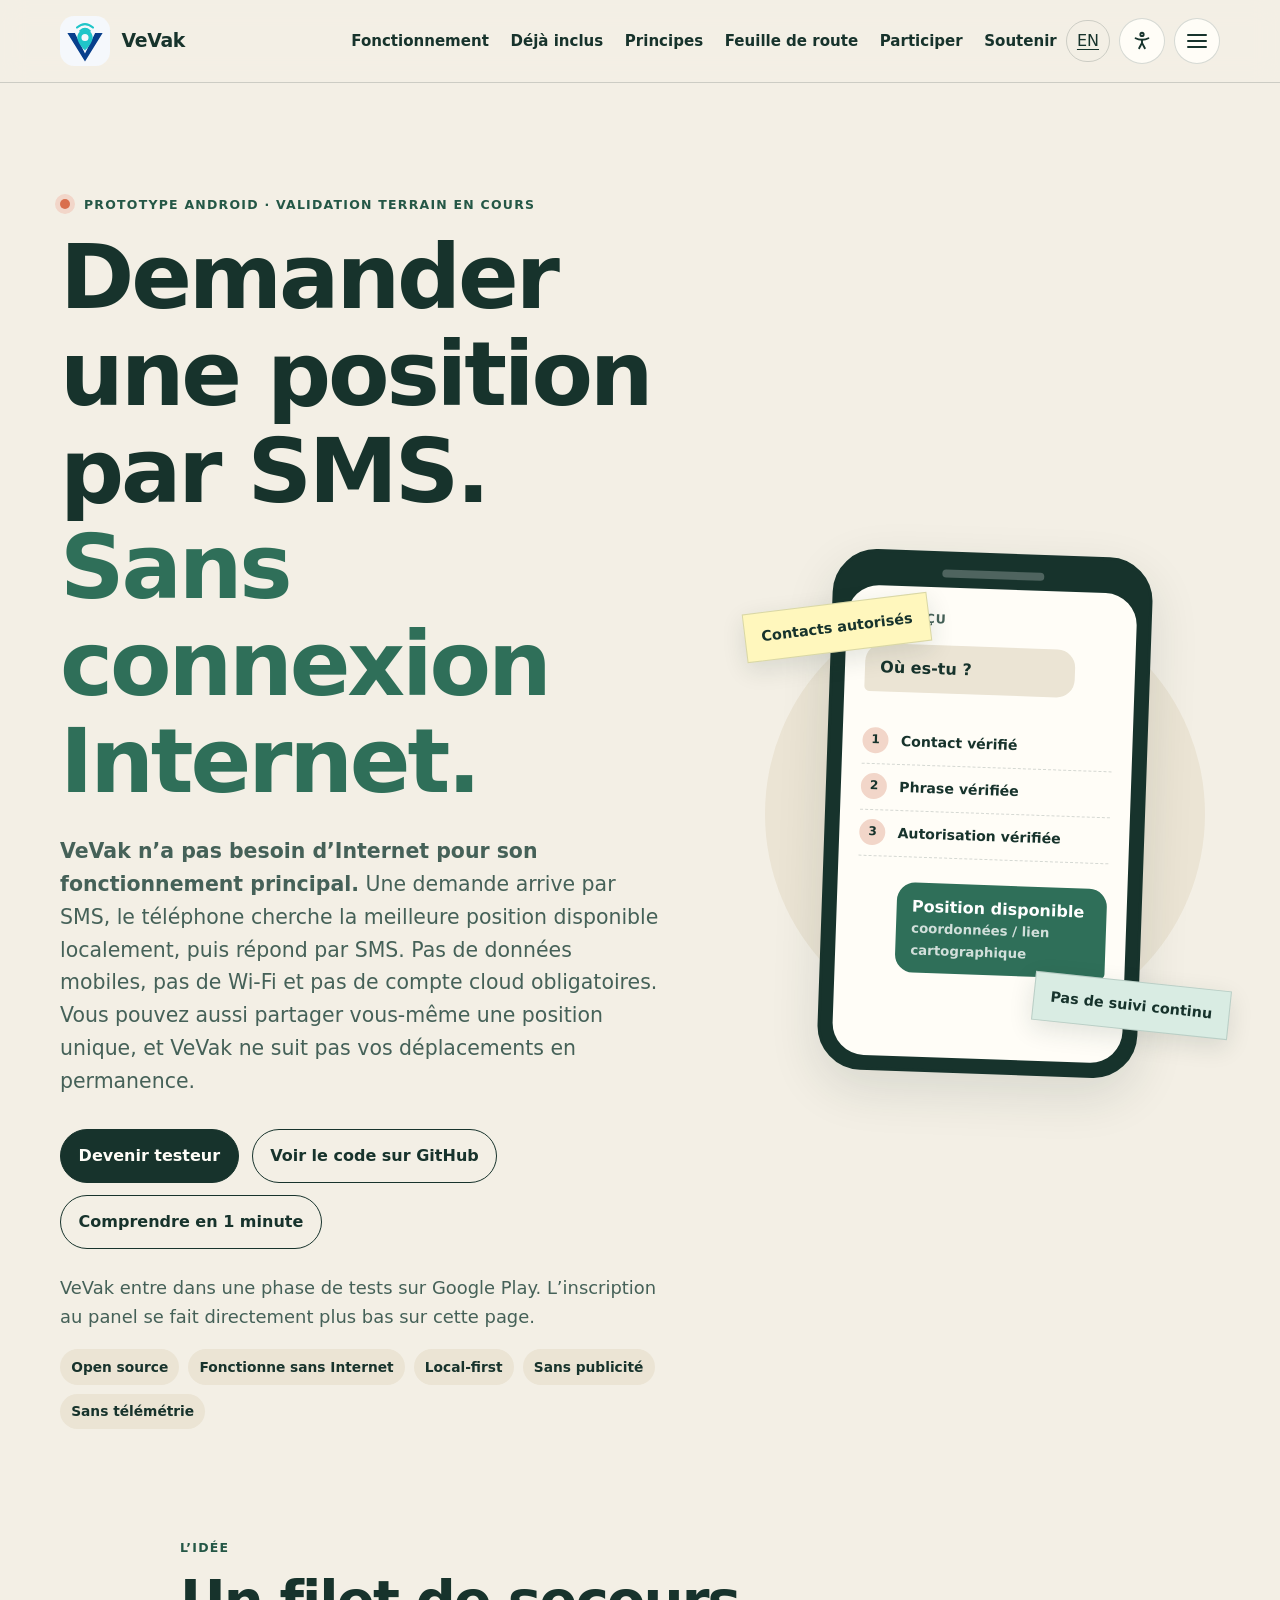
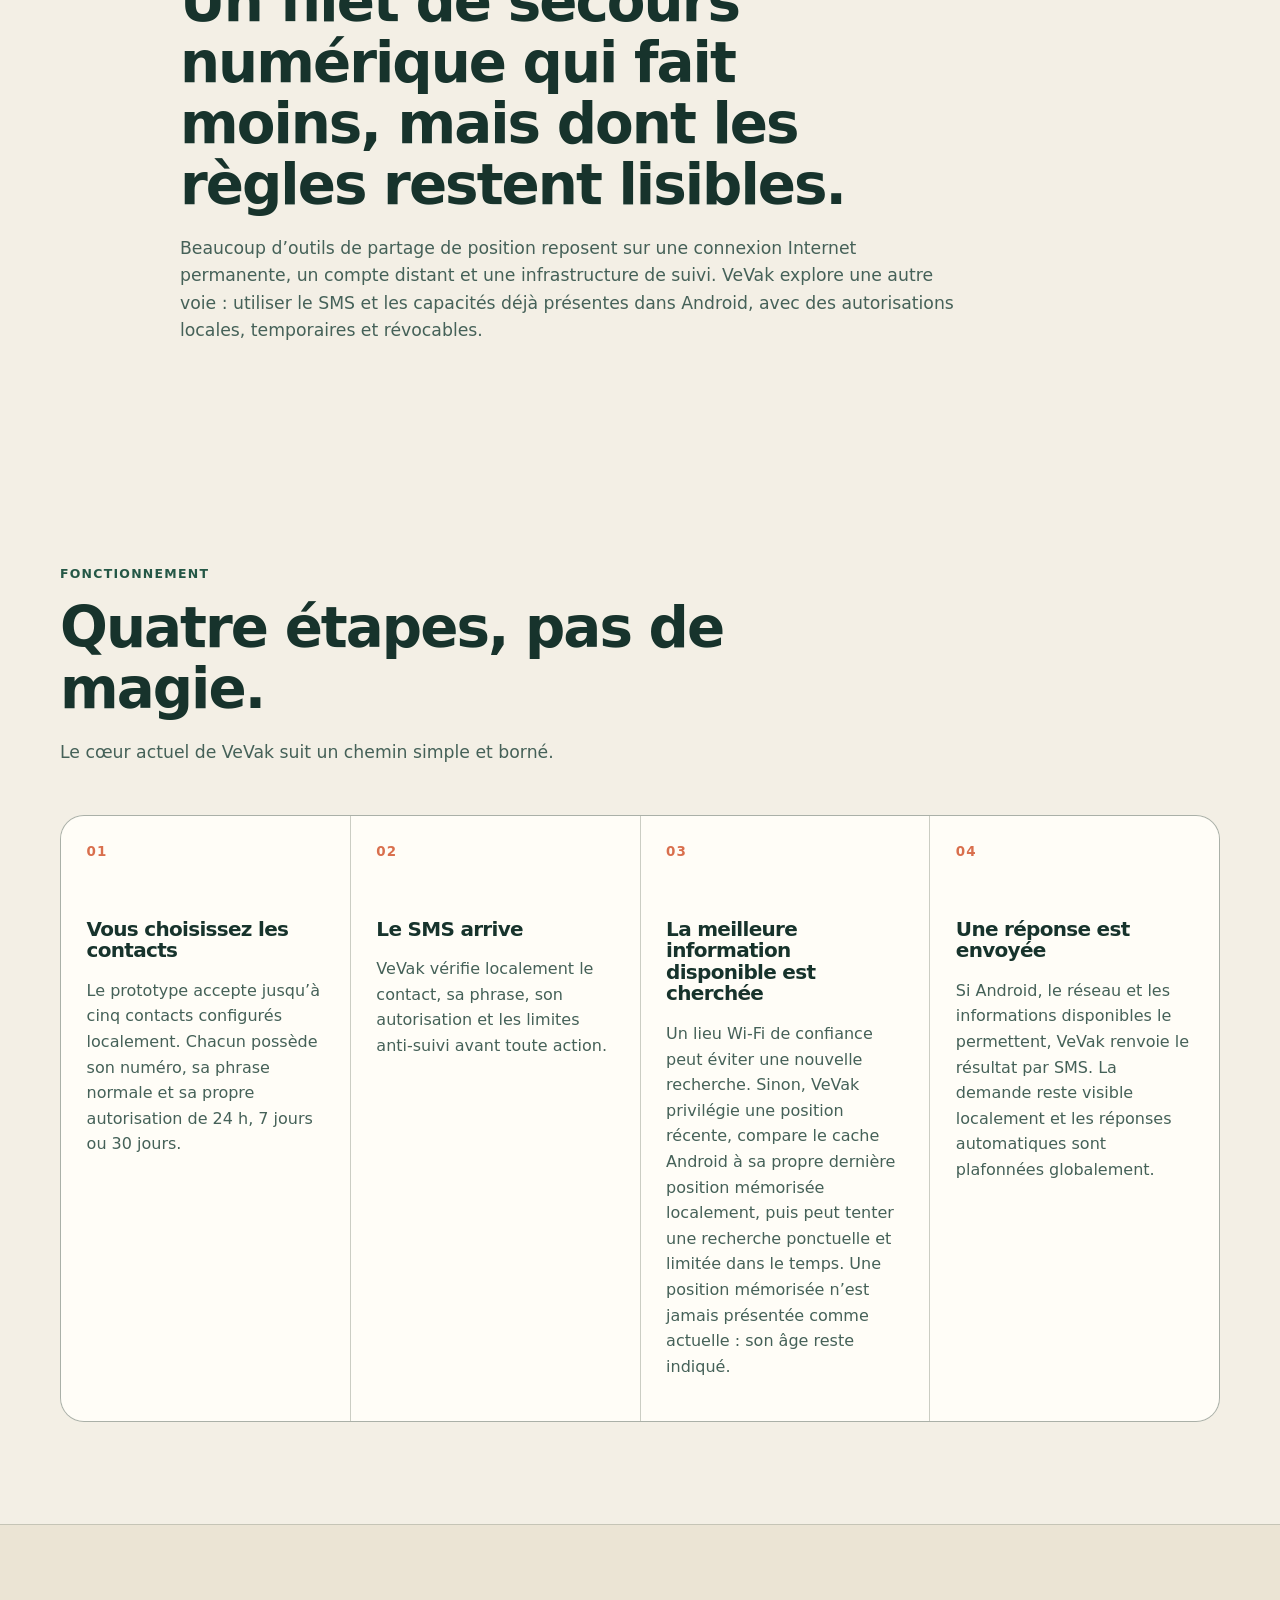
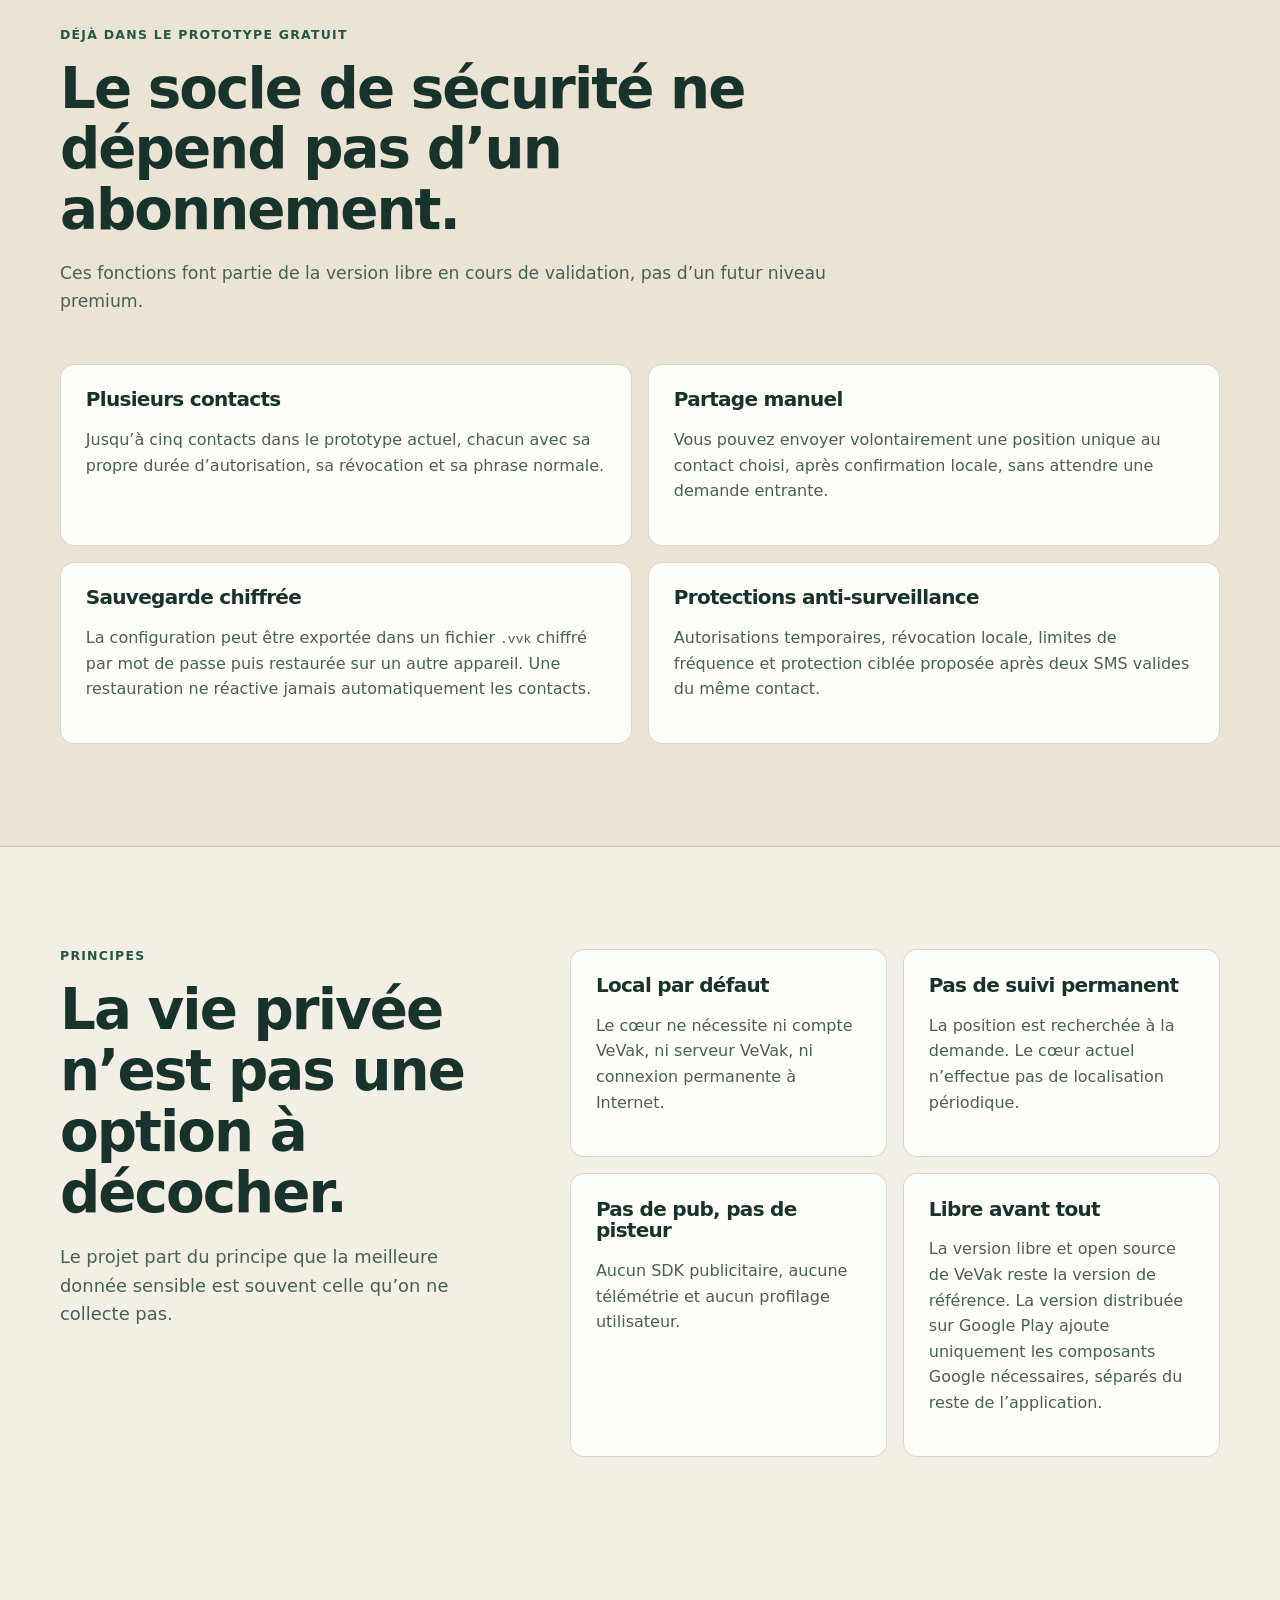
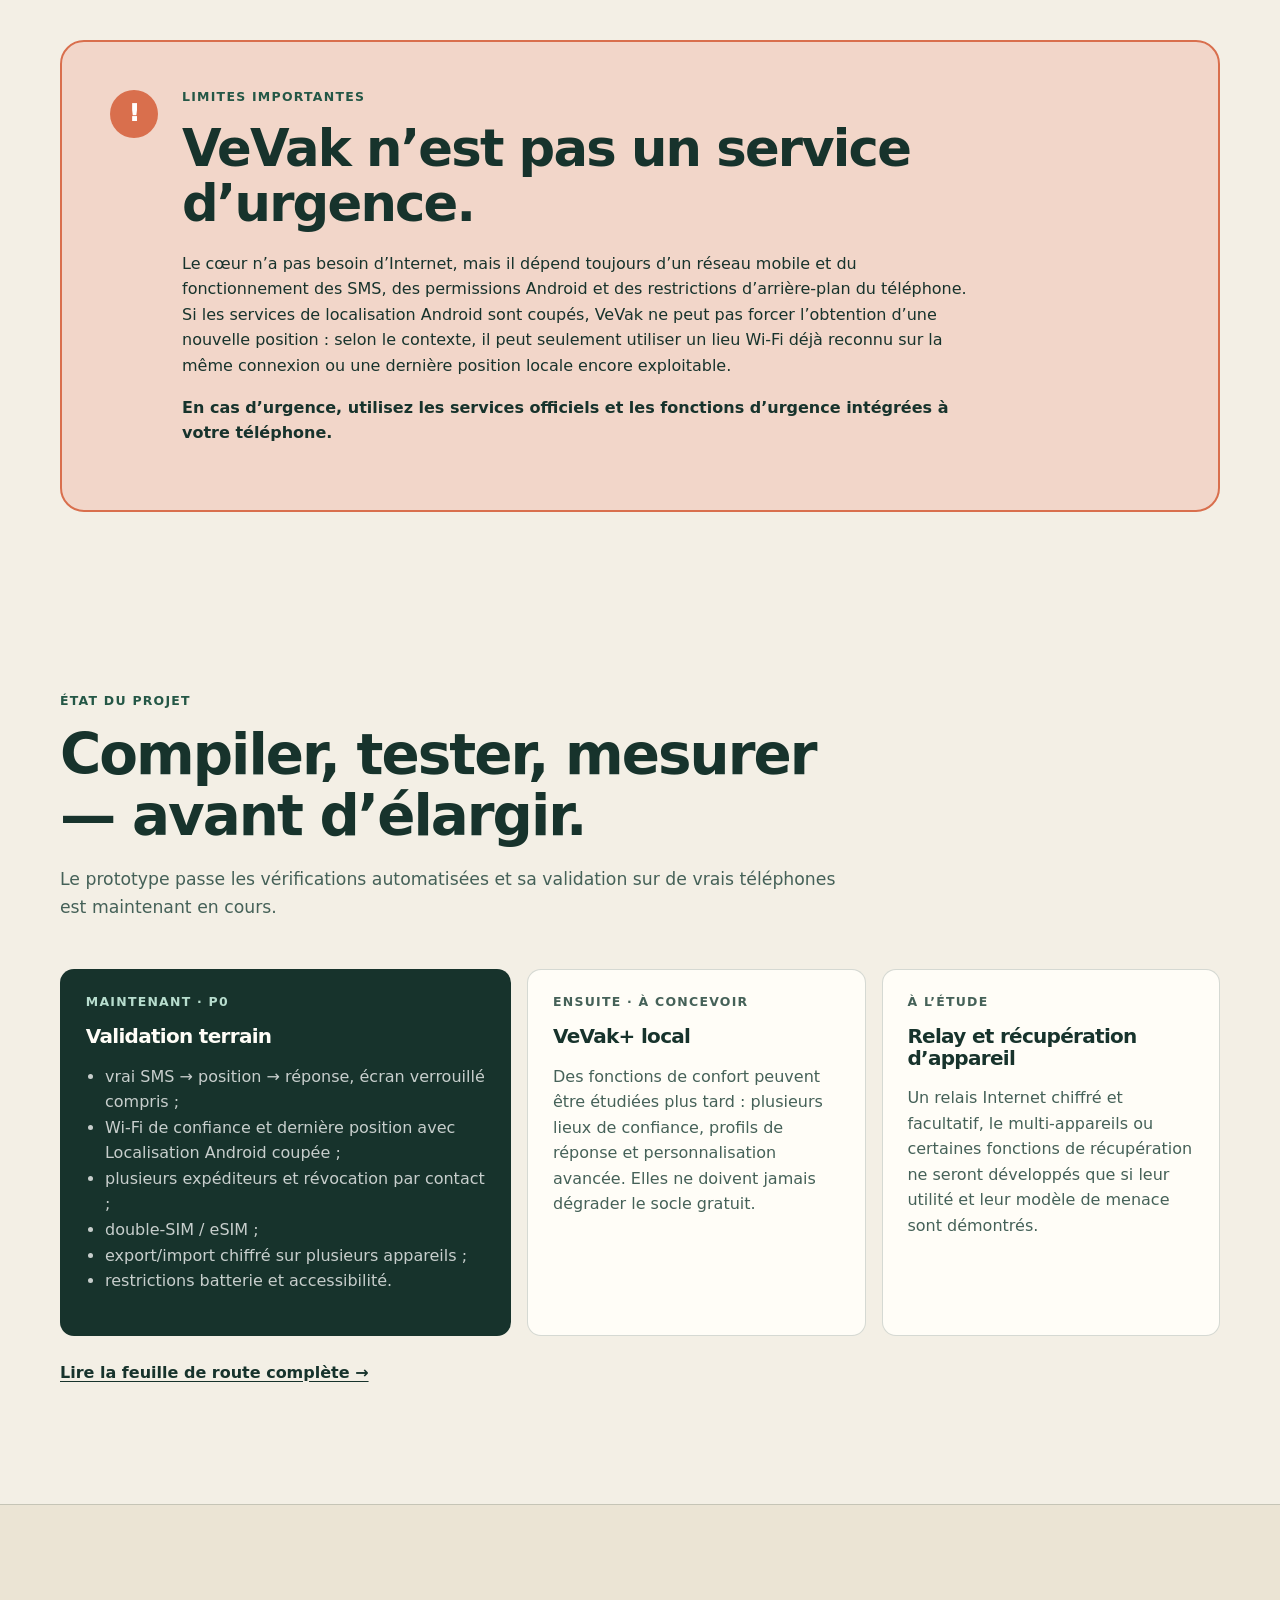
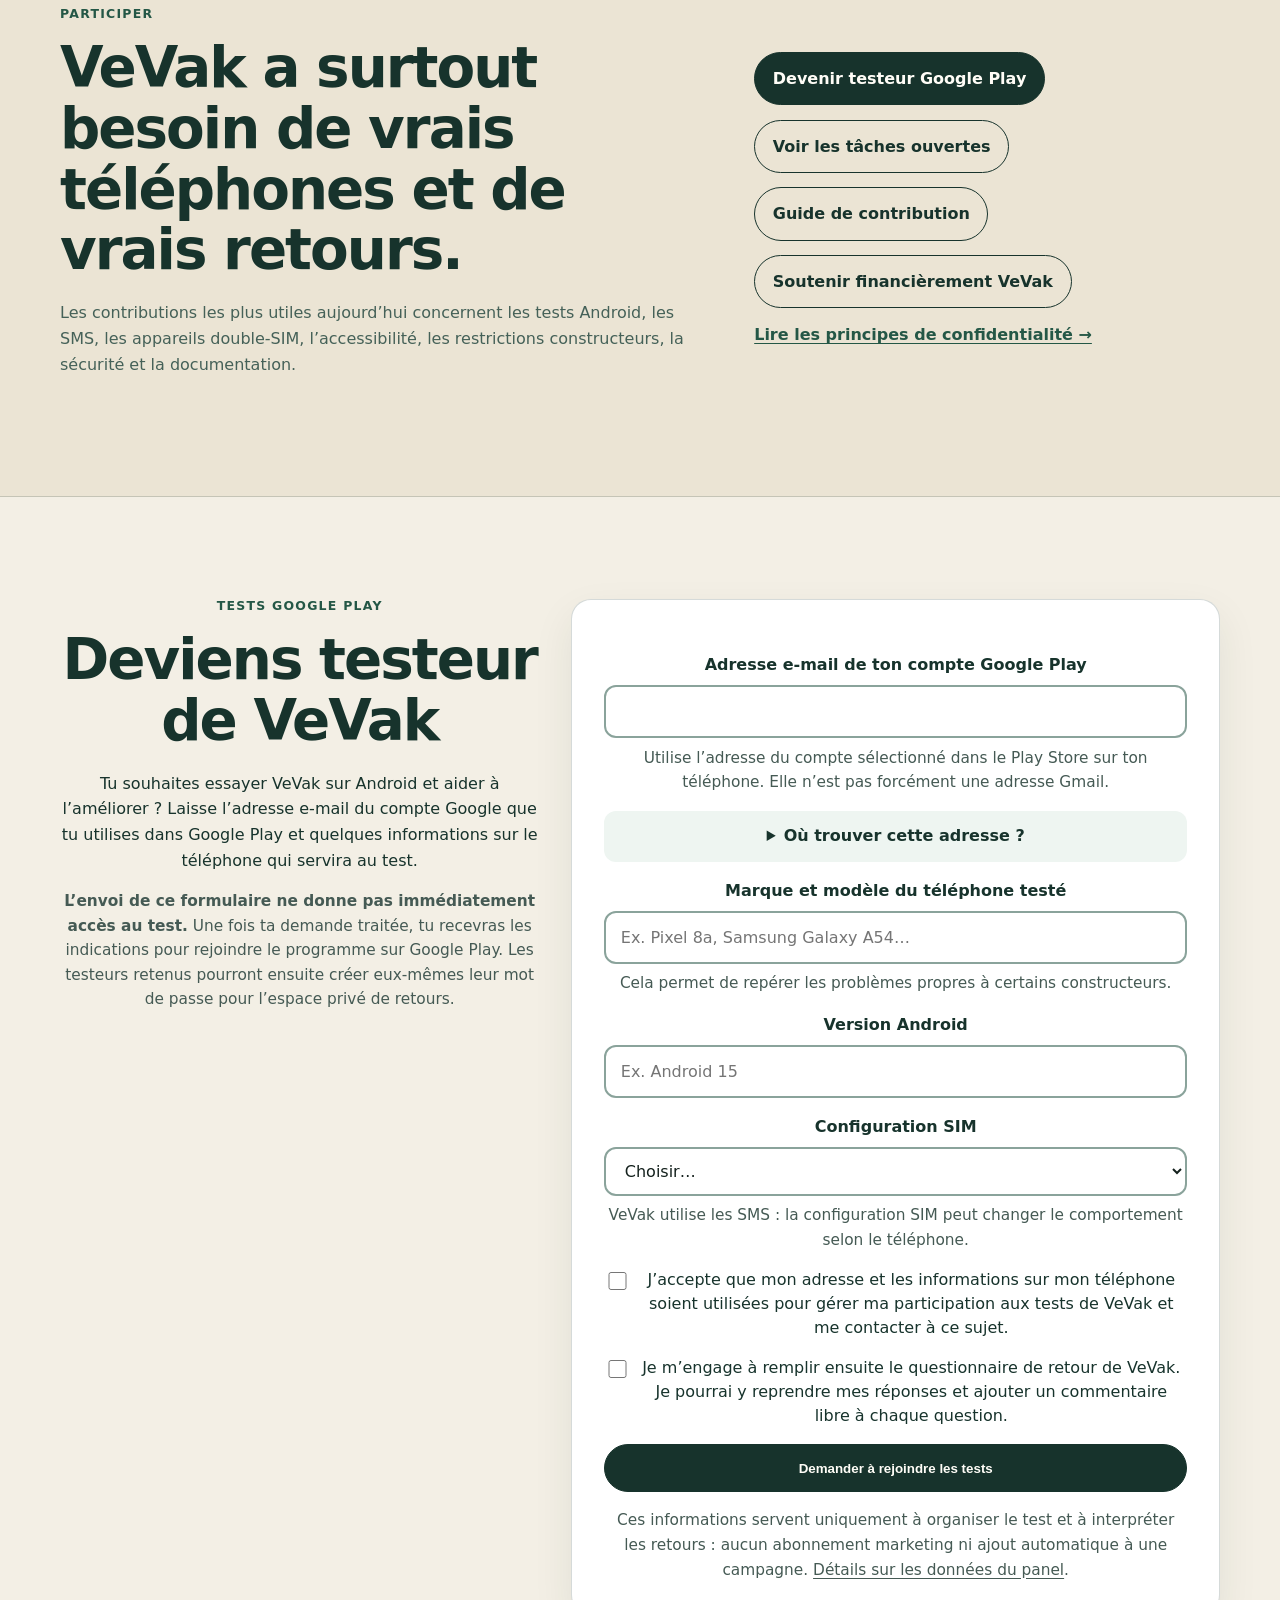
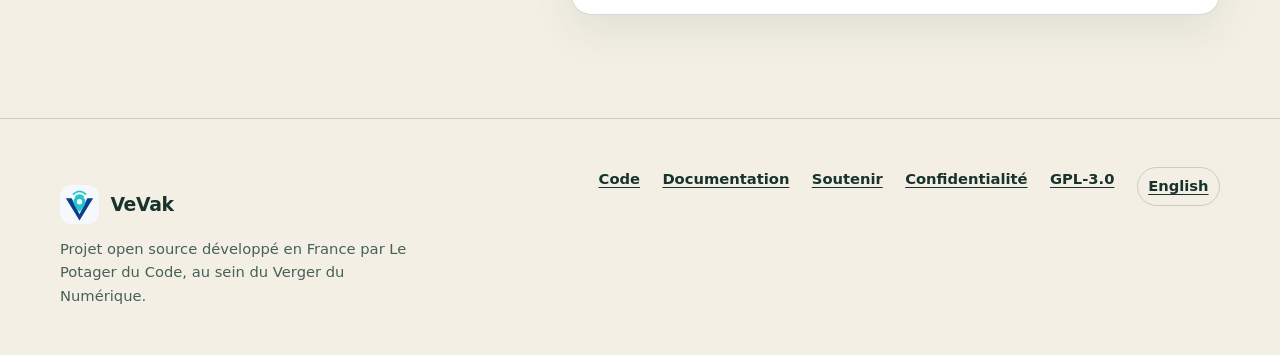
==== index.html @ 3a6d204d "feat(testers): add feedback onboarding and private questionnaire [skip ci]" ====
<!doctype html>
<html lang="fr">
<head>
  <meta charset="utf-8">
  <meta name="viewport" content="width=device-width, initial-scale=1">
  <meta name="theme-color" content="#17332c">
  <meta name="description" content="VeVak est une application Android open source de localisation à la demande par SMS qui fonctionne sans connexion Internet pour son usage principal : plusieurs contacts autorisés, traitement local, partage manuel et sauvegarde chiffrée.">
  <meta name="color-scheme" content="light">
  <title>VeVak — Une position par SMS, sous votre contrôle</title>
  <link rel="canonical" href="https://vevak.lepotager.org/">
  <link rel="icon" href="assets/favicon.svg" type="image/svg+xml">
  <link rel="stylesheet" href="assets/styles.css?v=20260918-a11y-v2">
  <link rel="stylesheet" href="assets/header.css?v=20260918-a11y-v2" data-vevak-common-header>
  <link rel="stylesheet" href="assets/tester-form.css?v=20260927">
  <link rel="alternate" hreflang="fr" href="https://vevak.lepotager.org/">
  <link rel="alternate" hreflang="en" href="https://vevak.lepotager.org/en/">
  <script>try{if(localStorage.getItem("vevak-accessible-mode")==="true")document.documentElement.dataset.vevakAccessible="true"}catch(e){}</script>
  <script defer src="assets/site.js?v=20260918-a11y-v2"></script>
  <script defer src="assets/tester-form.js?v=20260927"></script>
</head>
<body data-lang="fr">
  <a class="skip-link" href="#main">Aller au contenu</a>

  <header class="site-header" data-site-header>
    <div class="wrap header-inner">
      <a class="brand" href="./" aria-label="VeVak, accueil">
        <span class="brand-mark" aria-hidden="true">V</span>
        <span class="brand-copy"><strong>VeVak</strong></span>
      </a>
      <div class="header-actions">
        <nav class="nav" id="vevak-navigation" data-site-nav data-open="false" aria-label="Navigation principale">
        <a href="#fonctionnement">Fonctionnement</a>
        <a href="#inclus">Déjà inclus</a>
        <a href="#principes">Principes</a>
        <a href="#roadmap">Feuille de route</a>
        <a href="#participer">Participer</a>
        <a href="./soutenir/">Soutenir</a>
        </nav>
        <a class="lang-link" data-lang-choice="en" href="./en/" lang="en">EN</a>
        <button class="a11y-toggle header-icon-button" type="button" data-vevak-accessibility-toggle aria-pressed="false" aria-label="Version accessible" title="Version accessible">
          <svg viewBox="0 0 24 24" aria-hidden="true" focusable="false">
            <circle cx="12" cy="5.4" r="1.65"></circle>
            <path d="M5.6 9.25c1.85 1 4.02 1.5 6.4 1.5s4.55-.5 6.4-1.5"></path>
            <path d="M12 10.75v3.1"></path>
            <path d="M9.15 19.25 12 13.85l2.85 5.4"></path>
          </svg>
          <span class="header-visually-hidden" data-a11y-label>Version accessible</span>
        </button>
        <button class="menu-toggle" type="button" data-site-menu-toggle aria-expanded="false" aria-controls="vevak-navigation" aria-label="Ouvrir le menu">
          <span aria-hidden="true"></span><span aria-hidden="true"></span><span aria-hidden="true"></span>
        </button>
      </div>
    </div>
  </header>

  <main id="main">
    <section class="hero">
      <div class="wrap hero-grid">
        <div class="hero-copy">
          <p class="eyebrow"><span class="status-dot"></span> Prototype Android · validation terrain en cours</p>
          <h1>Demander une position par SMS.<br><span>Sans connexion Internet.</span></h1>
          <p class="lead"><strong>VeVak n’a pas besoin d’Internet pour son fonctionnement principal.</strong> Une demande arrive par SMS, le téléphone cherche la meilleure position disponible localement, puis répond par SMS. Pas de données mobiles, pas de Wi-Fi et pas de compte cloud obligatoires. Vous pouvez aussi partager vous-même une position unique, et VeVak ne suit pas vos déplacements en permanence.</p>
          <div class="actions">
            <a class="button primary" href="#devenir-testeur">Devenir testeur</a>
            <a class="button secondary" href="https://github.com/jasmin-abernathy/vevak">Voir le code sur GitHub</a>
            <a class="button secondary" href="#fonctionnement">Comprendre en 1 minute</a>
          </div>
          <p class="lead-small">VeVak entre dans une phase de tests sur Google Play. L’inscription au panel se fait directement plus bas sur cette page.</p>
          <ul class="chips" aria-label="Principes clés">
            <li>Open source</li>
            <li>Fonctionne sans Internet</li>
            <li>Local-first</li>
            <li>Sans publicité</li>
            <li>Sans télémétrie</li>
          </ul>
        </div>

        <div class="hero-demo" aria-label="Illustration du fonctionnement de VeVak">
          <div class="paper-note note-a">Contacts autorisés</div>
          <div class="phone">
            <div class="phone-top" aria-hidden="true"></div>
            <div class="phone-screen">
              <p class="screen-label">SMS reçu</p>
              <div class="message incoming">Où es-tu ?</div>
              <div class="flow-step"><span>1</span> Contact vérifié</div>
              <div class="flow-step"><span>2</span> Phrase vérifiée</div>
              <div class="flow-step"><span>3</span> Autorisation vérifiée</div>
              <div class="message outgoing">Position disponible<br><small>coordonnées / lien cartographique</small></div>
            </div>
          </div>
          <div class="paper-note note-b">Pas de suivi continu</div>
        </div>
      </div>
    </section>

    <section class="section compact">
      <div class="wrap statement">
        <p class="kicker">L’idée</p>
        <h2>Un filet de secours numérique qui fait moins, mais dont les règles restent lisibles.</h2>
        <p>Beaucoup d’outils de partage de position reposent sur une connexion Internet permanente, un compte distant et une infrastructure de suivi. VeVak explore une autre voie : utiliser le SMS et les capacités déjà présentes dans Android, avec des autorisations locales, temporaires et révocables.</p>
      </div>
    </section>

    <section class="section" id="fonctionnement">
      <div class="wrap">
        <div class="section-heading">
          <p class="kicker">Fonctionnement</p>
          <h2>Quatre étapes, pas de magie.</h2>
          <p>Le cœur actuel de VeVak suit un chemin simple et borné.</p>
        </div>
        <ol class="steps">
          <li>
            <span class="step-number">01</span>
            <h3>Vous choisissez les contacts</h3>
            <p>Le prototype accepte jusqu’à cinq contacts configurés localement. Chacun possède son numéro, sa phrase normale et sa propre autorisation de 24 h, 7 jours ou 30 jours.</p>
          </li>
          <li>
            <span class="step-number">02</span>
            <h3>Le SMS arrive</h3>
            <p>VeVak vérifie localement le contact, sa phrase, son autorisation et les limites anti-suivi avant toute action.</p>
          </li>
          <li>
            <span class="step-number">03</span>
            <h3>La meilleure information disponible est cherchée</h3>
            <p>Un lieu Wi-Fi de confiance peut éviter une nouvelle recherche. Sinon, VeVak privilégie une position récente, compare le cache Android à sa propre dernière position mémorisée localement, puis peut tenter une recherche ponctuelle et limitée dans le temps. Une position mémorisée n’est jamais présentée comme actuelle : son âge reste indiqué.</p>
          </li>
          <li>
            <span class="step-number">04</span>
            <h3>Une réponse est envoyée</h3>
            <p>Si Android, le réseau et les informations disponibles le permettent, VeVak renvoie le résultat par SMS. La demande reste visible localement et les réponses automatiques sont plafonnées globalement.</p>
          </li>
        </ol>
      </div>
    </section>

    <section class="section tinted" id="inclus">
      <div class="wrap">
        <div class="section-heading">
          <p class="kicker">Déjà dans le prototype gratuit</p>
          <h2>Le socle de sécurité ne dépend pas d’un abonnement.</h2>
          <p>Ces fonctions font partie de la version libre en cours de validation, pas d’un futur niveau premium.</p>
        </div>
        <div class="principle-grid">
          <article class="card">
            <h3>Plusieurs contacts</h3>
            <p>Jusqu’à cinq contacts dans le prototype actuel, chacun avec sa propre durée d’autorisation, sa révocation et sa phrase normale.</p>
          </article>
          <article class="card">
            <h3>Partage manuel</h3>
            <p>Vous pouvez envoyer volontairement une position unique au contact choisi, après confirmation locale, sans attendre une demande entrante.</p>
          </article>
          <article class="card">
            <h3>Sauvegarde chiffrée</h3>
            <p>La configuration peut être exportée dans un fichier <code>.vvk</code> chiffré par mot de passe puis restaurée sur un autre appareil. Une restauration ne réactive jamais automatiquement les contacts.</p>
          </article>
          <article class="card">
            <h3>Protections anti-surveillance</h3>
            <p>Autorisations temporaires, révocation locale, limites de fréquence et protection ciblée proposée après deux SMS valides du même contact.</p>
          </article>
        </div>
      </div>
    </section>

    <section class="section" id="principes">
      <div class="wrap split">
        <div>
          <p class="kicker">Principes</p>
          <h2>La vie privée n’est pas une option à décocher.</h2>
          <p class="lead-small">Le projet part du principe que la meilleure donnée sensible est souvent celle qu’on ne collecte pas.</p>
        </div>
        <div class="principle-grid">
          <article class="card">
            <h3>Local par défaut</h3>
            <p>Le cœur ne nécessite ni compte VeVak, ni serveur VeVak, ni connexion permanente à Internet.</p>
          </article>
          <article class="card">
            <h3>Pas de suivi permanent</h3>
            <p>La position est recherchée à la demande. Le cœur actuel n’effectue pas de localisation périodique.</p>
          </article>
          <article class="card">
            <h3>Pas de pub, pas de pisteur</h3>
            <p>Aucun SDK publicitaire, aucune télémétrie et aucun profilage utilisateur.</p>
          </article>
          <article class="card">
            <h3>Libre avant tout</h3>
            <p>La version libre et open source de VeVak reste la version de référence. La version distribuée sur Google Play ajoute uniquement les composants Google nécessaires, séparés du reste de l’application.</p>
          </article>
        </div>
      </div>
    </section>

    <section class="section warning-section">
      <div class="wrap warning-box">
        <div class="warning-icon" aria-hidden="true">!</div>
        <div>
          <p class="kicker">Limites importantes</p>
          <h2>VeVak n’est pas un service d’urgence.</h2>
          <p>Le cœur n’a pas besoin d’Internet, mais il dépend toujours d’un réseau mobile et du fonctionnement des SMS, des permissions Android et des restrictions d’arrière-plan du téléphone. Si les services de localisation Android sont coupés, VeVak ne peut pas forcer l’obtention d’une nouvelle position : selon le contexte, il peut seulement utiliser un lieu Wi-Fi déjà reconnu sur la même connexion ou une dernière position locale encore exploitable.</p>
          <p><strong>En cas d’urgence, utilisez les services officiels et les fonctions d’urgence intégrées à votre téléphone.</strong></p>
        </div>
      </div>
    </section>

    <section class="section" id="roadmap">
      <div class="wrap">
        <div class="section-heading">
          <p class="kicker">État du projet</p>
          <h2>Compiler, tester, mesurer — avant d’élargir.</h2>
          <p>Le prototype passe les vérifications automatisées et sa validation sur de vrais téléphones est maintenant en cours.</p>
        </div>
        <div class="roadmap-grid">
          <article class="roadmap-card current">
            <p class="roadmap-label">Maintenant · P0</p>
            <h3>Validation terrain</h3>
            <ul>
              <li>vrai SMS → position → réponse, écran verrouillé compris ;</li>
              <li>Wi-Fi de confiance et dernière position avec Localisation Android coupée ;</li>
              <li>plusieurs expéditeurs et révocation par contact ;</li>
              <li>double-SIM / eSIM ;</li>
              <li>export/import chiffré sur plusieurs appareils ;</li>
              <li>restrictions batterie et accessibilité.</li>
            </ul>
          </article>
          <article class="roadmap-card">
            <p class="roadmap-label">Ensuite · à concevoir</p>
            <h3>VeVak+ local</h3>
            <p>Des fonctions de confort peuvent être étudiées plus tard : plusieurs lieux de confiance, profils de réponse et personnalisation avancée. Elles ne doivent jamais dégrader le socle gratuit.</p>
          </article>
          <article class="roadmap-card">
            <p class="roadmap-label">À l’étude</p>
            <h3>Relay et récupération d’appareil</h3>
            <p>Un relais Internet chiffré et facultatif, le multi-appareils ou certaines fonctions de récupération ne seront développés que si leur utilité et leur modèle de menace sont démontrés.</p>
          </article>
        </div>
        <p class="roadmap-link"><a href="https://github.com/jasmin-abernathy/vevak/blob/main/ROADMAP.md">Lire la feuille de route complète →</a></p>
      </div>
    </section>

    <section class="section tinted" id="participer">
      <div class="wrap participate-grid">
        <div>
          <p class="kicker">Participer</p>
          <h2>VeVak a surtout besoin de vrais téléphones et de vrais retours.</h2>
          <p>Les contributions les plus utiles aujourd’hui concernent les tests Android, les SMS, les appareils double-SIM, l’accessibilité, les restrictions constructeurs, la sécurité et la documentation.</p>
        </div>
        <div class="participate-actions">
          <a class="button primary" href="#devenir-testeur" data-play-panel-signup>Devenir testeur Google Play</a>
          <a class="button secondary" href="https://github.com/jasmin-abernathy/vevak/issues">Voir les tâches ouvertes</a>
          <a class="button secondary" href="https://github.com/jasmin-abernathy/vevak/blob/main/CONTRIBUTING.md">Guide de contribution</a>
          <a class="button secondary" href="./soutenir/">Soutenir financièrement VeVak</a>
          <a class="text-link" href="https://github.com/jasmin-abernathy/vevak/blob/main/PRIVACY.md">Lire les principes de confidentialité →</a>
        </div>
      </div>
    </section>

    <section class="section final-cta tester-signup-section" id="devenir-testeur">
      <div class="wrap tester-signup-grid">
        <div>
          <p class="kicker">Tests Google Play</p>
          <h2>Deviens testeur de VeVak</h2>
          <p>Tu souhaites essayer VeVak sur Android et aider à l’améliorer ? Laisse l’adresse e-mail du compte Google que tu utilises dans Google Play et quelques informations sur le téléphone qui servira au test.</p>
          <p class="tester-followup"><strong>L’envoi de ce formulaire ne donne pas immédiatement accès au test.</strong> Une fois ta demande traitée, tu recevras les indications pour rejoindre le programme sur Google Play. Les testeurs retenus pourront ensuite créer eux-mêmes leur mot de passe pour l’espace privé de retours.</p>
        </div>

        <div class="tester-card">
          <form class="tester-form" action="/assets/tester-submit.php" method="post" data-tester-form novalidate>
            <div class="tester-field">
              <label for="tester-email">Adresse e-mail de ton compte Google Play</label>
              <input id="tester-email" name="email" type="email" autocomplete="email" autocapitalize="none" autocorrect="off" spellcheck="false" inputmode="email" maxlength="254" aria-describedby="tester-email-help" required>
              <p class="tester-help-text" id="tester-email-help">Utilise l’adresse du compte sélectionné dans le Play Store sur ton téléphone. Elle n’est pas forcément une adresse Gmail.</p>
            </div>

            <details class="tester-help">
              <summary>Où trouver cette adresse ?</summary>
              <p>Ouvre Google Play sur ton téléphone, touche ta photo de profil ou ton initiale en haut à droite, puis ouvre le sélecteur de compte. L’adresse du compte utilisé par le Play Store y est affichée. VeVak ne vérifie pas l’existence d’un compte Google à partir de l’adresse saisie.</p>
            </details>

            <div class="tester-field">
              <label for="tester-device">Marque et modèle du téléphone testé</label>
              <input id="tester-device" name="device_model" type="text" autocomplete="off" maxlength="120" placeholder="Ex. Pixel 8a, Samsung Galaxy A54…" required>
              <p class="tester-help-text">Cela permet de repérer les problèmes propres à certains constructeurs.</p>
            </div>

            <div class="tester-field">
              <label for="tester-android">Version Android</label>
              <input id="tester-android" name="android_version" type="text" autocomplete="off" maxlength="80" placeholder="Ex. Android 15" required>
            </div>

            <div class="tester-field">
              <label for="tester-sim">Configuration SIM</label>
              <select id="tester-sim" name="sim_setup" required>
                <option value="">Choisir…</option>
                <option value="single">Une SIM / eSIM</option>
                <option value="dual">Deux SIM / eSIM</option>
                <option value="unknown">Je ne sais pas</option>
              </select>
              <p class="tester-help-text">VeVak utilise les SMS : la configuration SIM peut changer le comportement selon le téléphone.</p>
            </div>

            <label class="tester-consent">
              <input type="checkbox" name="consent" value="1" required>
              <span>J’accepte que mon adresse et les informations sur mon téléphone soient utilisées pour gérer ma participation aux tests de VeVak et me contacter à ce sujet.</span>
            </label>

            <label class="tester-consent">
              <input type="checkbox" name="feedback_consent" value="1" required>
              <span>Je m’engage à remplir ensuite le questionnaire de retour de VeVak. Je pourrai y reprendre mes réponses et ajouter un commentaire libre à chaque question.</span>
            </label>

            <div class="tester-trap" aria-hidden="true">
              <label for="tester-website">Site web</label>
              <input id="tester-website" name="website" type="text" tabindex="-1" autocomplete="off">
            </div>

            <button class="button primary" type="submit">Demander à rejoindre les tests</button>
            <p class="tester-status" data-tester-status role="status" aria-live="polite" hidden></p>
            <p class="tester-privacy-note">Ces informations servent uniquement à organiser le test et à interpréter les retours : aucun abonnement marketing ni ajout automatique à une campagne. <a href="./confidentialite/testeurs-google-play.html">Détails sur les données du panel</a>.</p>
          </form>
        </div>
      </div>
    </section>
  </main>

  <footer class="site-footer">
    <div class="wrap footer-grid">
      <div>
        <a class="brand footer-brand" href="./"><span class="brand-mark" aria-hidden="true">V</span><span>VeVak</span></a>
        <p>Projet open source développé en France par Le Potager du Code, au sein du Verger du Numérique.</p>
      </div>
      <div class="footer-links">
        <a href="https://github.com/jasmin-abernathy/vevak">Code</a>
        <a href="https://github.com/jasmin-abernathy/vevak-docs">Documentation</a>
        <a href="./soutenir/">Soutenir</a>
        <a href="./confidentialite/">Confidentialité</a>
        <a href="https://github.com/jasmin-abernathy/vevak/blob/main/LICENSE">GPL-3.0</a>
        <a class="lang-link" data-lang-choice="en" href="./en/" lang="en">English</a>
      </div>
    </div>
  </footer>
</body>
</html>
---- assets/styles.css ----
:root {
  --paper: #f3efe5;
  --paper-2: #ebe4d4;
  --ink: #17332c;
  --ink-soft: #456158;
  --leaf: #2f6f59;
  --leaf-dark: #245746;
  --signal: #d96f4d;
  --signal-soft: #f2d6c9;
  --line: rgba(23, 51, 44, .18);
  --white: #fffdf7;
  --shadow: 0 18px 50px rgba(23, 51, 44, .12);
  --radius: 24px;
  --radius-sm: 14px;
  --max: 1160px;
}

* { box-sizing: border-box; }
html { scroll-behavior: smooth; }
body {
  margin: 0;
  background: var(--paper);
  color: var(--ink);
  font-family: ui-sans-serif, system-ui, -apple-system, BlinkMacSystemFont, "Segoe UI", sans-serif;
  line-height: 1.6;
  text-rendering: optimizeLegibility;
}

a { color: inherit; text-underline-offset: .2em; }
a:hover { text-decoration-thickness: 2px; }
button, a { -webkit-tap-highlight-color: transparent; }
img, svg { max-width: 100%; }

.skip-link {
  position: absolute;
  left: 1rem;
  top: -5rem;
  z-index: 100;
  padding: .8rem 1rem;
  background: var(--ink);
  color: white;
  border-radius: 10px;
}
.skip-link:focus { top: 1rem; }

.wrap { width: min(var(--max), calc(100% - 40px)); margin-inline: auto; }

.site-header {
  position: sticky;
  top: 0;
  z-index: 20;
  border-bottom: 1px solid var(--line);
  background: color-mix(in srgb, var(--paper) 92%, transparent);
  backdrop-filter: blur(12px);
}
.header-inner {
  min-height: 76px;
  display: flex;
  align-items: center;
  justify-content: space-between;
  gap: 2rem;
}
.brand {
  display: inline-flex;
  align-items: center;
  gap: .7rem;
  color: var(--ink);
  font-weight: 850;
  font-size: 1.18rem;
  text-decoration: none;
  letter-spacing: -.02em;
}
.brand-mark {
  width: 2.45rem;
  height: 2.45rem;
  flex: 0 0 2.45rem;
  display: inline-block;
  overflow: hidden;
  border-radius: .72rem;
  background: url('/assets/favicon.svg') center / contain no-repeat;
  color: transparent;
  font-size: 0;
  line-height: 0;
}
.nav { display: flex; align-items: center; gap: 1.35rem; font-size: .94rem; font-weight: 700; }
.nav a { text-decoration: none; }
.nav a:hover, .nav a:focus-visible { color: var(--leaf); }
.lang-link {
  padding: .42rem .65rem;
  border: 1px solid var(--line);
  border-radius: 999px;
}

.hero { padding: clamp(4.5rem, 9vw, 8rem) 0 5rem; overflow: hidden; }
.hero-grid {
  display: grid;
  grid-template-columns: 1.12fr .88fr;
  gap: clamp(3rem, 7vw, 7rem);
  align-items: center;
}
.eyebrow, .kicker, .roadmap-label {
  margin: 0 0 1rem;
  color: var(--leaf-dark);
  font-size: .78rem;
  line-height: 1.2;
  font-weight: 850;
  letter-spacing: .1em;
  text-transform: uppercase;
}
.status-dot {
  width: .65rem;
  height: .65rem;
  display: inline-block;
  margin-right: .5rem;
  border-radius: 50%;
  background: var(--signal);
  box-shadow: 0 0 0 5px var(--signal-soft);
}
h1, h2, h3 { margin-top: 0; line-height: 1.08; letter-spacing: -.035em; }
h1 { margin-bottom: 1.6rem; font-size: clamp(3.1rem, 7vw, 6.5rem); max-width: 12ch; }
h1 span { color: var(--leaf); }
h2 { margin-bottom: 1.2rem; font-size: clamp(2.25rem, 4.4vw, 4rem); }
h3 { margin-bottom: .65rem; font-size: 1.25rem; }
.lead { max-width: 64ch; margin: 0 0 2rem; color: var(--ink-soft); font-size: clamp(1.08rem, 2vw, 1.28rem); }
.lead-small { font-size: 1.12rem; color: var(--ink-soft); }
.actions { display: flex; flex-wrap: wrap; gap: .8rem; margin: 2rem 0 1.6rem; }
.button {
  min-height: 48px;
  display: inline-flex;
  align-items: center;
  justify-content: center;
  padding: .8rem 1.1rem;
  border: 1px solid var(--ink);
  border-radius: 999px;
  text-decoration: none;
  font-weight: 800;
  transition: transform .15s ease, background .15s ease;
}
.button:hover { transform: translateY(-2px); }
.button.primary { background: var(--ink); color: var(--white); }
.button.primary:hover { background: var(--leaf-dark); }
.button.secondary { background: transparent; }
.button.secondary:hover { background: var(--white); }
.text-link { font-weight: 800; color: var(--leaf-dark); }
.chips { display: flex; flex-wrap: wrap; gap: .55rem; padding: 0; margin: 0; list-style: none; }
.chips li { padding: .42rem .7rem; background: var(--paper-2); border-radius: 999px; font-size: .86rem; font-weight: 750; }

.hero-demo { position: relative; min-height: 540px; display: grid; place-items: center; }
.phone {
  position: relative;
  z-index: 3;
  width: min(320px, 84vw);
  padding: 12px;
  border: 3px solid var(--ink);
  border-radius: 44px;
  background: var(--ink);
  box-shadow: var(--shadow);
  transform: rotate(2deg);
}
.phone-top { width: 35%; height: 8px; margin: 3px auto 10px; border-radius: 999px; background: rgba(255,255,255,.24); }
.phone-screen { min-height: 470px; padding: 1.25rem; border-radius: 32px; background: var(--white); }
.screen-label { margin: .15rem 0 1rem; color: var(--ink-soft); font-size: .78rem; font-weight: 800; text-transform: uppercase; letter-spacing: .08em; }
.message { max-width: 84%; padding: .8rem .95rem; border-radius: 18px; font-weight: 750; line-height: 1.35; }
.message.incoming { margin: 0 auto 1.7rem 0; background: var(--paper-2); border-bottom-left-radius: 5px; }
.message.outgoing { margin: 1.6rem 0 0 auto; background: var(--leaf); color: white; border-bottom-right-radius: 5px; }
.message small { opacity: .78; font-weight: 600; }
.flow-step { display: flex; align-items: center; gap: .75rem; padding: .58rem 0; border-bottom: 1px dashed var(--line); font-size: .88rem; font-weight: 720; }
.flow-step span { flex: 0 0 auto; width: 1.65rem; height: 1.65rem; display: grid; place-items: center; border-radius: 50%; background: var(--signal-soft); color: var(--ink); font-size: .76rem; }
.paper-note { position: absolute; z-index: 4; padding: .75rem 1rem; background: #fff7bd; border: 1px solid rgba(23,51,44,.16); box-shadow: 0 8px 24px rgba(23,51,44,.12); font-weight: 820; font-size: .9rem; }
.note-a { top: 11%; left: -1%; transform: rotate(-7deg); }
.note-b { right: -2%; bottom: 10%; transform: rotate(6deg); background: #d9ece3; }
.hero-demo::before, .hero-demo::after { content: ""; position: absolute; border-radius: 50%; }
.hero-demo::before { width: 440px; height: 440px; background: var(--paper-2); }
.hero-demo::after { width: 280px; height: 280px; border: 2px dashed var(--signal); opacity: .45; }

.section { padding: clamp(4rem, 8vw, 7rem) 0; }
.section.compact { padding-top: 2rem; }
.section.tinted { background: var(--paper-2); border-block: 1px solid var(--line); }
.statement { max-width: 920px; }
.statement h2 { max-width: 18ch; }
.statement > p:last-child { max-width: 72ch; color: var(--ink-soft); font-size: 1.08rem; }
.section-heading { max-width: 780px; margin-bottom: 3rem; }
.section-heading > p:last-child { color: var(--ink-soft); font-size: 1.08rem; }

.steps { display: grid; grid-template-columns: repeat(4, 1fr); gap: 1px; padding: 0; margin: 0; list-style: none; background: var(--line); border: 1px solid var(--line); border-radius: var(--radius); overflow: hidden; }
.steps li { min-height: 290px; padding: 1.6rem; background: var(--white); }
.step-number { display: block; margin-bottom: 3.5rem; color: var(--signal); font-weight: 900; font-size: .84rem; letter-spacing: .08em; }
.steps p { color: var(--ink-soft); }

.split { display: grid; grid-template-columns: .8fr 1.2fr; gap: clamp(2.5rem, 6vw, 6rem); align-items: start; }
.principle-grid { display: grid; grid-template-columns: 1fr 1fr; gap: 1rem; }
.card, .roadmap-card { padding: 1.55rem; border: 1px solid var(--line); border-radius: var(--radius-sm); background: var(--white); }
.card p, .roadmap-card p, .roadmap-card li { color: var(--ink-soft); }

.warning-section { padding-top: 5rem; padding-bottom: 5rem; }
.warning-box { display: grid; grid-template-columns: auto 1fr; gap: 1.5rem; padding: clamp(1.6rem, 4vw, 3rem); border: 2px solid var(--signal); border-radius: var(--radius); background: var(--signal-soft); }
.warning-icon { width: 3rem; height: 3rem; display: grid; place-items: center; border-radius: 50%; background: var(--signal); color: white; font-weight: 950; font-size: 1.4rem; }
.warning-box h2 { font-size: clamp(2rem, 4vw, 3.2rem); }
.warning-box p { max-width: 78ch; }

.roadmap-grid { display: grid; grid-template-columns: 1.2fr .9fr .9fr; gap: 1rem; }
.roadmap-card { min-height: 320px; }
.roadmap-card.current { background: var(--ink); color: var(--white); }
.roadmap-card.current p, .roadmap-card.current li { color: rgba(255,255,255,.76); }
.roadmap-card.current .roadmap-label { color: #b7ddce; }
.roadmap-card ul { padding-left: 1.2rem; }
.roadmap-link { margin-top: 1.5rem; font-weight: 800; }

.participate-grid { display: grid; grid-template-columns: 1.15fr .85fr; gap: 4rem; align-items: center; }
.participate-grid > div:first-child p:last-child { max-width: 62ch; color: var(--ink-soft); }
.participate-actions { display: flex; flex-direction: column; align-items: flex-start; gap: .9rem; }
.final-cta { text-align: center; }
.final-card { max-width: 880px; padding: clamp(2rem, 6vw, 5rem); border-radius: 36px; background: var(--leaf); color: white; box-shadow: var(--shadow); }
.final-card .kicker { color: #d5ece2; }
.final-card p { max-width: 60ch; margin-inline: auto; color: rgba(255,255,255,.82); }
.final-card .button { margin-top: 1rem; background: var(--white); color: var(--ink); border-color: var(--white); }

.site-footer { padding: 3rem 0; border-top: 1px solid var(--line); }
.footer-grid { display: flex; justify-content: space-between; gap: 2rem; align-items: flex-start; }
.footer-brand { margin-bottom: .8rem; }
.footer-grid p { margin: 0; color: var(--ink-soft); max-width: 38ch; font-size: .92rem; }
.footer-links { display: flex; flex-wrap: wrap; gap: 1rem 1.4rem; font-weight: 720; font-size: .92rem; }

:focus-visible { outline: 3px solid var(--signal); outline-offset: 4px; border-radius: 4px; }

@media (max-width: 920px) {
  .nav a:not(.lang-link) { display: none; }
  .hero-grid, .split, .participate-grid { grid-template-columns: 1fr; }
  .hero-demo { min-height: 500px; }
  .steps { grid-template-columns: 1fr 1fr; }
  .roadmap-grid { grid-template-columns: 1fr; }
  .roadmap-card { min-height: auto; }
  .principle-grid { grid-template-columns: 1fr 1fr; }
}

@media (max-width: 620px) {
  .wrap { width: min(100% - 28px, var(--max)); }
  .site-header { position: static; }
  .header-inner { min-height: 66px; }
  h1 { font-size: clamp(2.75rem, 15vw, 4.4rem); }
  .hero { padding-top: 3.5rem; }
  .hero-demo { min-height: 470px; }
  .note-a { left: 0; }
  .note-b { right: 0; }
  .steps, .principle-grid { grid-template-columns: 1fr; }
  .steps li { min-height: auto; }
  .step-number { margin-bottom: 1.8rem; }
  .warning-box { grid-template-columns: 1fr; }
  .footer-grid { flex-direction: column; }
}

@media (prefers-reduced-motion: reduce) {
  html { scroll-behavior: auto; }
  *, *::before, *::after { transition: none !important; animation: none !important; }
}


/* Optional accessible version: concrete visual simplification and stronger contrast. */
.a11y-toggle{
  min-height:44px;
  padding:.5rem .75rem;
  border:2px solid var(--ink);
  background:var(--white);
  color:var(--ink);
  font:750 .82rem/1.2 system-ui,sans-serif;
  cursor:pointer;
}

html[data-vevak-accessible="true"]{
  font-size:112.5%;
  scroll-behavior:auto;
}

html[data-vevak-accessible="true"] body{
  --paper:#fff;
  --paper-2:#f5f5f5;
  --ink:#111;
  --ink-soft:#222;
  --leaf:#004c5f;
  --leaf-dark:#003d4c;
  --signal:#005fcc;
  --signal-soft:#e8f0ff;
  --line:#111;
  --white:#fff;
  --shadow:none;
  --radius:6px;
  --radius-sm:4px;
  background:#fff!important;
  background-image:none!important;
  color:#111!important;
  font-family:Verdana,Tahoma,Arial,sans-serif!important;
  line-height:1.8!important;
}

html[data-vevak-accessible="true"] .wrap{
  width:min(920px,calc(100% - 32px));
}

html[data-vevak-accessible="true"] h1,
html[data-vevak-accessible="true"] h2,
html[data-vevak-accessible="true"] h3{
  font-family:Verdana,Tahoma,Arial,sans-serif!important;
  letter-spacing:0!important;
  line-height:1.3!important;
  max-width:none!important;
}

html[data-vevak-accessible="true"] h1{
  font-size:clamp(2.35rem,5vw,4rem)!important;
}

html[data-vevak-accessible="true"] h2{
  font-size:clamp(1.8rem,3.5vw,2.8rem)!important;
}

html[data-vevak-accessible="true"] .eyebrow,
html[data-vevak-accessible="true"] .kicker,
html[data-vevak-accessible="true"] .roadmap-label{
  text-transform:none!important;
  letter-spacing:0!important;
  font-size:.95rem!important;
  color:#111!important;
}

html[data-vevak-accessible="true"] a{
  color:#003d7a!important;
  text-decoration:underline!important;
  text-decoration-thickness:2px!important;
  text-underline-offset:.22em!important;
}

html[data-vevak-accessible="true"] .site-header{
  position:static!important;
  background:#fff!important;
  backdrop-filter:none!important;
  border-bottom:2px solid #111!important;
}

html[data-vevak-accessible="true"] .hero{
  padding:3rem 0!important;
}

html[data-vevak-accessible="true"] .hero-grid,
html[data-vevak-accessible="true"] .split,
html[data-vevak-accessible="true"] .participate-grid{
  grid-template-columns:1fr!important;
  gap:2rem!important;
}

html[data-vevak-accessible="true"] .hero-demo{
  min-height:auto!important;
  place-items:start!important;
}

html[data-vevak-accessible="true"] .hero-demo::before,
html[data-vevak-accessible="true"] .hero-demo::after,
html[data-vevak-accessible="true"] .paper-note{
  display:none!important;
}

html[data-vevak-accessible="true"] .phone{
  width:min(100%,420px)!important;
  transform:none!important;
  box-shadow:none!important;
  border-radius:8px!important;
  border-width:2px!important;
}

html[data-vevak-accessible="true"] .phone-screen{
  min-height:auto!important;
  border-radius:4px!important;
}

html[data-vevak-accessible="true"] .button{
  border:2px solid #111!important;
  border-radius:4px!important;
  background:#fff!important;
  color:#111!important;
  box-shadow:none!important;
  transform:none!important;
  min-height:48px!important;
}

html[data-vevak-accessible="true"] .button.primary{
  background:#111!important;
  color:#fff!important;
}

html[data-vevak-accessible="true"] .button.primary,
html[data-vevak-accessible="true"] .button.primary:visited{
  color:#fff!important;
  text-decoration:none!important;
}

html[data-vevak-accessible="true"] .chips li,
html[data-vevak-accessible="true"] .card,
html[data-vevak-accessible="true"] .roadmap-card,
html[data-vevak-accessible="true"] .steps,
html[data-vevak-accessible="true"] .steps li,
html[data-vevak-accessible="true"] .tester-card{
  border-radius:4px!important;
  box-shadow:none!important;
}

html[data-vevak-accessible="true"] .section.tinted,
html[data-vevak-accessible="true"] .final-card{
  background:#fff!important;
  color:#111!important;
}

html[data-vevak-accessible="true"] .final-card{
  border:2px solid #111!important;
  border-radius:4px!important;
  box-shadow:none!important;
}

html[data-vevak-accessible="true"] .final-card p,
html[data-vevak-accessible="true"] .final-card .kicker,
html[data-vevak-accessible="true"] .roadmap-card.current,
html[data-vevak-accessible="true"] .roadmap-card.current p,
html[data-vevak-accessible="true"] .roadmap-card.current li,
html[data-vevak-accessible="true"] .roadmap-card.current .roadmap-label{
  color:#111!important;
}

html[data-vevak-accessible="true"] .roadmap-card.current{
  background:#fff!important;
  border:2px solid #111!important;
}

html[data-vevak-accessible="true"] .warning-box{
  background:#fff!important;
  border:3px solid #111!important;
  border-radius:4px!important;
}

html[data-vevak-accessible="true"] .warning-icon{
  background:#111!important;
  color:#fff!important;
}

html[data-vevak-accessible="true"] .status-dot{
  background:#005fcc!important;
  box-shadow:none!important;
  border:2px solid #111!important;
}

html[data-vevak-accessible="true"] :focus-visible{
  outline:4px solid #005fcc!important;
  outline-offset:4px!important;
}

html[data-vevak-accessible="true"] *,
html[data-vevak-accessible="true"] *::before,
html[data-vevak-accessible="true"] *::after{
  animation:none!important;
  transition:none!important;
  scroll-behavior:auto!important;
}

/* Header unifié des sites du Potager : navigation et actions restent distinctes. */
.brand-copy{display:flex;flex-direction:column;min-width:0;line-height:1.05}
.brand-copy strong{font:inherit}
.brand-copy small{margin-top:.28rem;color:var(--ink-soft);font-size:.68rem;font-weight:700;letter-spacing:.02em}
.header-actions{display:flex;align-items:center;justify-content:flex-end;gap:.75rem;min-width:0}
.menu-toggle{display:none;width:46px;height:46px;flex:0 0 46px;border:1px solid var(--line);border-radius:.75rem;background:var(--white);color:var(--ink);cursor:pointer;align-items:center;justify-content:center;flex-direction:column;gap:4px}
.menu-toggle span{display:block;width:20px;height:2px;border-radius:99px;background:currentColor}
.a11y-toggle{flex:0 0 auto;border-radius:999px;white-space:nowrap}
html[data-site-ref="prestadmin"] .brand-copy small{color:#7b2940}
@media (max-width:1100px){
  .menu-toggle{display:flex}
  .nav{position:absolute;left:0;right:0;top:100%;display:none;padding:1rem max(1rem,calc((100% - var(--max))/2));background:var(--white);border-bottom:1px solid var(--line);box-shadow:0 18px 36px rgba(23,51,44,.12);flex-wrap:wrap;align-items:stretch}
  .nav[data-open="true"]{display:flex}
  .nav a{min-height:44px;display:inline-flex!important;align-items:center;padding:.55rem .7rem;border-radius:.6rem}
}
@media (max-width:700px){
  .header-inner{gap:.75rem}
  .brand-copy small{display:none}
  .a11y-toggle{max-width:9.6rem}
  .header-actions{gap:.45rem}
}
@media (max-width:460px){
  .a11y-toggle{width:46px;padding:0;overflow:hidden;color:transparent;position:relative}
}
/* repo-factory: universal-access-icon */
[class*="a11y-toggle"]::before,
[class*="accessibility-toggle"]::before{
  content:"";
  display:inline-block;
  width:1.15em;
  height:1.15em;
  flex:0 0 1.15em;
  margin-right:.4em;
  vertical-align:-.18em;
  background:#005fcc;
  -webkit-mask:url("data:image/svg+xml,%3Csvg xmlns='http://www.w3.org/2000/svg' viewBox='0 0 24 24'%3E%3Ccircle cx='12' cy='12' r='10' fill='none' stroke='black' stroke-width='2'/%3E%3Ccircle cx='12' cy='6.2' r='1.8' fill='black'/%3E%3Cpath d='M6.7 9h10.6v2H13v2.5l3.1 5.2h-2.5L12 15.9l-1.6 2.8H7.9l3.1-5.2V11H6.7z' fill='black'/%3E%3C/svg%3E") center/contain no-repeat;
  mask:url("data:image/svg+xml,%3Csvg xmlns='http://www.w3.org/2000/svg' viewBox='0 0 24 24'%3E%3Ccircle cx='12' cy='12' r='10' fill='none' stroke='black' stroke-width='2'/%3E%3Ccircle cx='12' cy='6.2' r='1.8' fill='black'/%3E%3Cpath d='M6.7 9h10.6v2H13v2.5l3.1 5.2h-2.5L12 15.9l-1.6 2.8H7.9l3.1-5.2V11H6.7z' fill='black'/%3E%3C/svg%3E") center/contain no-repeat;
}
@media(max-width:520px){
  [class*="a11y-toggle"],[class*="accessibility-toggle"]{font-size:0!important}
  [class*="a11y-toggle"]::before,[class*="accessibility-toggle"]::before{width:20px;height:20px;flex-basis:20px;margin:0;vertical-align:middle}
}
---- assets/header.css ----
/* Header VeVak commun. Le mobile est volontairement minimal : logo, nom, accessibilité, burger. */
.vevak-common-header .header-inner {
  min-height: 82px;
  gap: 1rem;
}

.vevak-common-header .brand {
  gap: .75rem;
  line-height: 1;
}

.vevak-common-header .brand-mark {
  width: 3.1rem;
  height: 3.1rem;
  flex-basis: 3.1rem;
  border-radius: .9rem;
}

.vevak-common-header .brand-copy small {
  display: none;
}

.vevak-common-header .header-actions {
  margin-left: auto;
  gap: .55rem;
}

.vevak-common-header .header-icon-button,
.vevak-common-header .menu-toggle {
  width: 46px;
  height: 46px;
  min-width: 46px;
  min-height: 46px;
  padding: 0;
  display: inline-flex;
  align-items: center;
  justify-content: center;
  border: 1px solid var(--line);
  border-radius: 999px;
  background: var(--white);
  color: var(--ink);
}

.vevak-common-header .header-icon-button::before {
  content: none !important;
  display: none !important;
}

.vevak-common-header .header-icon-button svg {
  width: 24px;
  height: 24px;
  display: block;
  fill: none;
  stroke: currentColor;
  stroke-width: 1.9;
  stroke-linecap: round;
  stroke-linejoin: round;
}

.header-visually-hidden {
  position: absolute !important;
  width: 1px !important;
  height: 1px !important;
  padding: 0 !important;
  margin: -1px !important;
  overflow: hidden !important;
  clip: rect(0, 0, 0, 0) !important;
  white-space: nowrap !important;
  border: 0 !important;
}

/* Copie de la langue placée dans le menu mobile. */
.vevak-common-header .mobile-nav-language {
  display: none;
}

@media (max-width: 700px) {
  .vevak-common-header .header-inner {
    min-height: 72px;
    gap: .45rem;
    flex-wrap: nowrap;
  }

  .vevak-common-header .brand {
    min-width: 0;
    flex: 1 1 auto;
    gap: .55rem;
    font-size: 1.38rem;
    white-space: nowrap;
  }

  .vevak-common-header .brand-mark {
    width: 44px;
    height: 44px;
    flex: 0 0 44px;
    border-radius: .8rem;
  }

  .vevak-common-header .brand-copy {
    min-width: 0;
    display: block;
  }

  .vevak-common-header .brand-copy strong {
    display: block;
    overflow: hidden;
    text-overflow: ellipsis;
    white-space: nowrap;
  }

  .vevak-common-header .header-actions {
    flex: 0 0 auto;
    margin-left: auto;
    gap: .35rem;
  }

  /* Le header mobile contient exactement : logo + VeVak + accessibilité + burger. */
  .vevak-common-header .header-actions > .lang-link:not(.mobile-nav-language) {
    display: none !important;
  }

  .vevak-common-header .a11y-toggle,
  .vevak-common-header .menu-toggle {
    width: 44px !important;
    height: 44px !important;
    min-width: 44px !important;
    min-height: 44px !important;
    flex: 0 0 44px !important;
    padding: 0 !important;
    font-size: 0 !important;
    color: var(--ink) !important;
    border-radius: 999px !important;
  }

  .vevak-common-header .menu-toggle {
    display: flex !important;
    order: 3;
  }

  .vevak-common-header .a11y-toggle {
    order: 2;
  }

  .vevak-common-header .nav {
    left: 0;
    right: 0;
    top: 100%;
    z-index: 30;
    padding: .8rem 1rem 1rem;
    background: var(--white);
    border-bottom: 1px solid var(--line);
    box-shadow: 0 18px 36px rgba(23,51,44,.12);
  }

  .vevak-common-header .nav[data-open="true"] {
    display: flex;
    flex-direction: column;
    align-items: stretch;
    gap: .25rem;
  }

  .vevak-common-header .nav a {
    min-height: 44px;
    display: flex !important;
    align-items: center;
    padding: .55rem .7rem;
    border-radius: .6rem;
  }

  .vevak-common-header .nav .mobile-nav-language {
    display: flex !important;
    width: auto;
    height: auto;
    border-radius: .6rem;
    border: 0;
  }
}

@media (max-width: 360px) {
  .vevak-common-header .header-inner {
    width: min(var(--max), calc(100% - 24px));
  }

  .vevak-common-header .brand {
    font-size: 1.24rem;
    gap: .45rem;
  }

  .vevak-common-header .brand-mark {
    width: 40px;
    height: 40px;
    flex-basis: 40px;
  }

  .vevak-common-header .a11y-toggle,
  .vevak-common-header .menu-toggle {
    width: 42px !important;
    height: 42px !important;
    min-width: 42px !important;
    min-height: 42px !important;
    flex-basis: 42px !important;
  }
}
---- assets/tester-form.css ----
.tester-signup-section {
  scroll-margin-top: 6rem;
}

.tester-signup-grid {
  display: grid;
  gap: 1.5rem;
  align-items: start;
}

.tester-card {
  width: min(100%, 42rem);
  margin: 0 auto;
  padding: clamp(1.25rem, 4vw, 2rem);
  border: 1px solid rgba(23, 51, 44, .18);
  border-radius: 1.25rem;
  background: #fff;
  box-shadow: 0 1rem 2.5rem rgba(23, 51, 44, .08);
}

.tester-card h2,
.tester-card h1 {
  margin-top: 0;
}

.tester-form {
  display: grid;
  gap: 1rem;
  margin-top: 1.25rem;
}

.tester-field {
  display: grid;
  gap: .45rem;
}

.tester-field label,
.tester-consent {
  font-weight: 700;
  color: #17332c;
}

.tester-field input[type="email"],
.tester-field input[type="text"],
.tester-field select {
  width: 100%;
  min-height: 3rem;
  box-sizing: border-box;
  padding: .75rem .9rem;
  border: 2px solid #8aa39b;
  border-radius: .75rem;
  background: #fff;
  color: #14211d;
  font: inherit;
}

.tester-field input[type="email"]:focus-visible,
.tester-field input[type="text"]:focus-visible,
.tester-field select:focus-visible,
.tester-consent input:focus-visible,
.tester-form button:focus-visible,
.tester-help summary:focus-visible {
  outline: 3px solid #f0a44b;
  outline-offset: 3px;
}

.tester-help-text,
.tester-followup,
.tester-privacy-note {
  margin: 0;
  color: #455a54;
  font-size: .96rem;
}

.tester-help {
  padding: .8rem 1rem;
  border-radius: .75rem;
  background: #eef5f1;
}

.tester-help summary {
  cursor: pointer;
  font-weight: 700;
  color: #17332c;
}

.tester-help p {
  margin-bottom: 0;
}

.tester-consent {
  display: grid;
  grid-template-columns: 1.25rem 1fr;
  gap: .7rem;
  align-items: start;
  font-weight: 500;
  line-height: 1.5;
}

.tester-consent input {
  width: 1.15rem;
  height: 1.15rem;
  margin-top: .2rem;
  accent-color: #245f50;
}

.tester-status {
  padding: .85rem 1rem;
  border-radius: .75rem;
  border: 1px solid transparent;
  font-weight: 700;
}

.tester-status[hidden] {
  display: none;
}

.tester-status[data-state="success"] {
  color: #153f32;
  background: #e8f5ee;
  border-color: #9fcab6;
}

.tester-status[data-state="error"] {
  color: #70231f;
  background: #fff0ee;
  border-color: #e4aaa5;
}

.tester-form button[disabled] {
  cursor: wait;
  opacity: .72;
}

.tester-trap {
  position: absolute !important;
  width: 1px !important;
  height: 1px !important;
  padding: 0 !important;
  margin: -1px !important;
  overflow: hidden !important;
  clip: rect(0, 0, 0, 0) !important;
  white-space: nowrap !important;
  border: 0 !important;
}

.tester-fallback-page {
  min-height: 100vh;
  display: grid;
  place-items: center;
  padding: 1rem;
  background: #f3f6f4;
}

.tester-fallback-form {
  display: grid;
  gap: 1rem;
  margin: 1.5rem 0;
}

.tester-fallback-form input[type="email"],
.tester-fallback-form input[type="text"],
.tester-fallback-form select {
  width: 100%;
  box-sizing: border-box;
  min-height: 3rem;
  padding: .75rem .9rem;
}

.tester-fallback-consent {
  display: grid;
  grid-template-columns: 1.25rem 1fr;
  gap: .65rem;
}

@media (min-width: 760px) {
  .tester-signup-grid {
    grid-template-columns: minmax(0, .85fr) minmax(0, 1.15fr);
    gap: 2rem;
  }
}
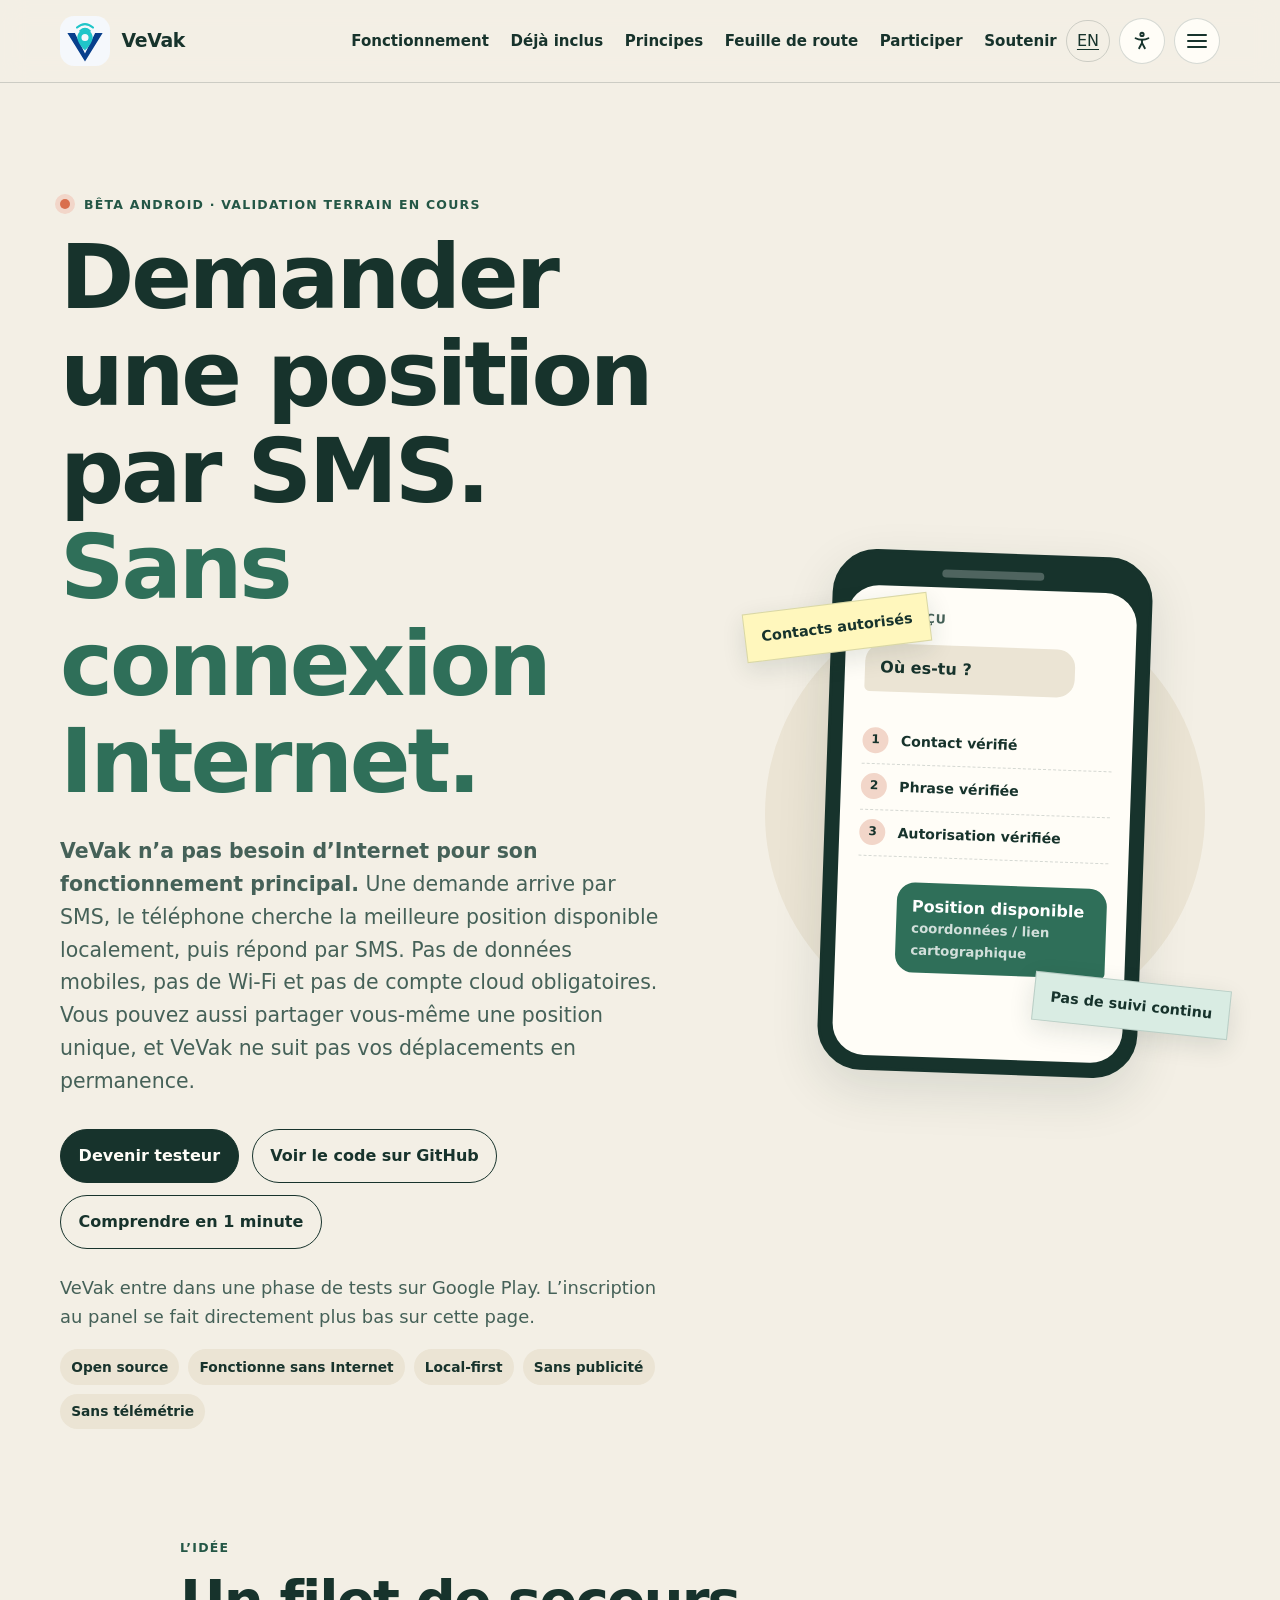
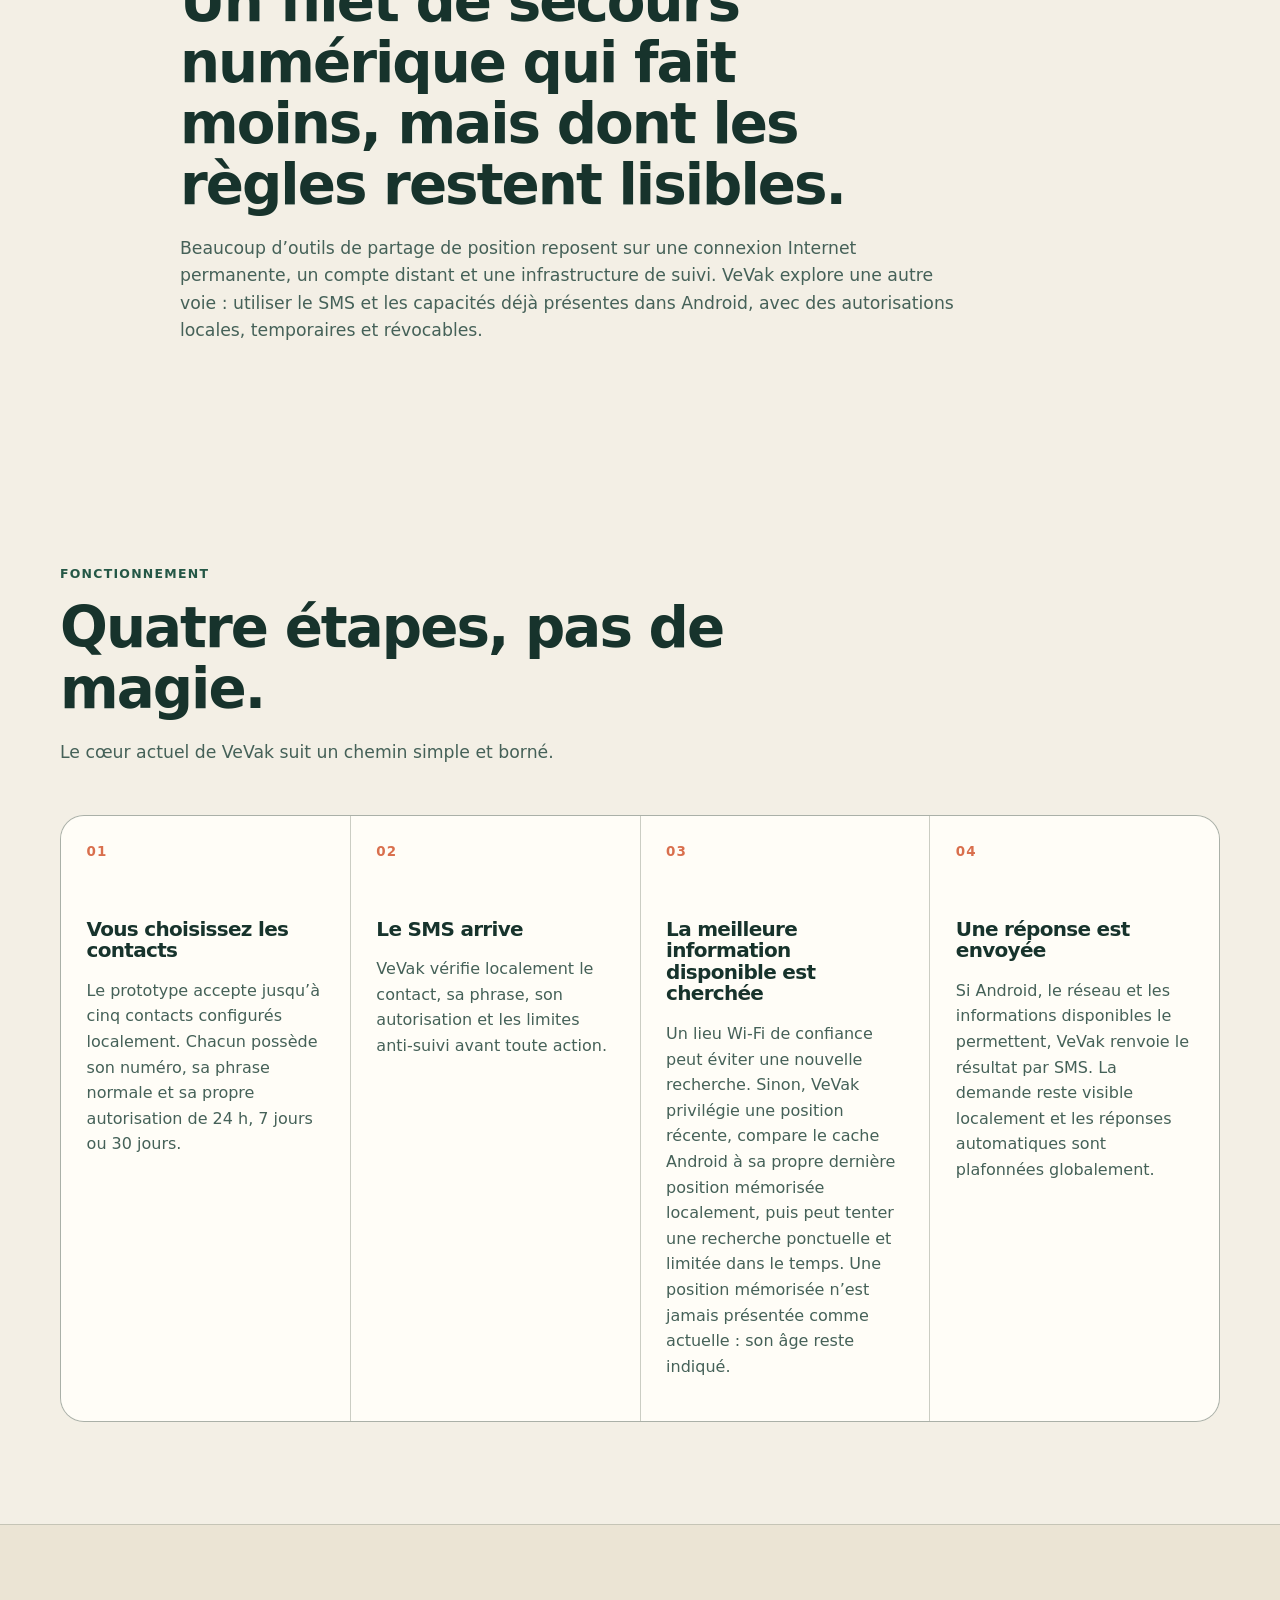
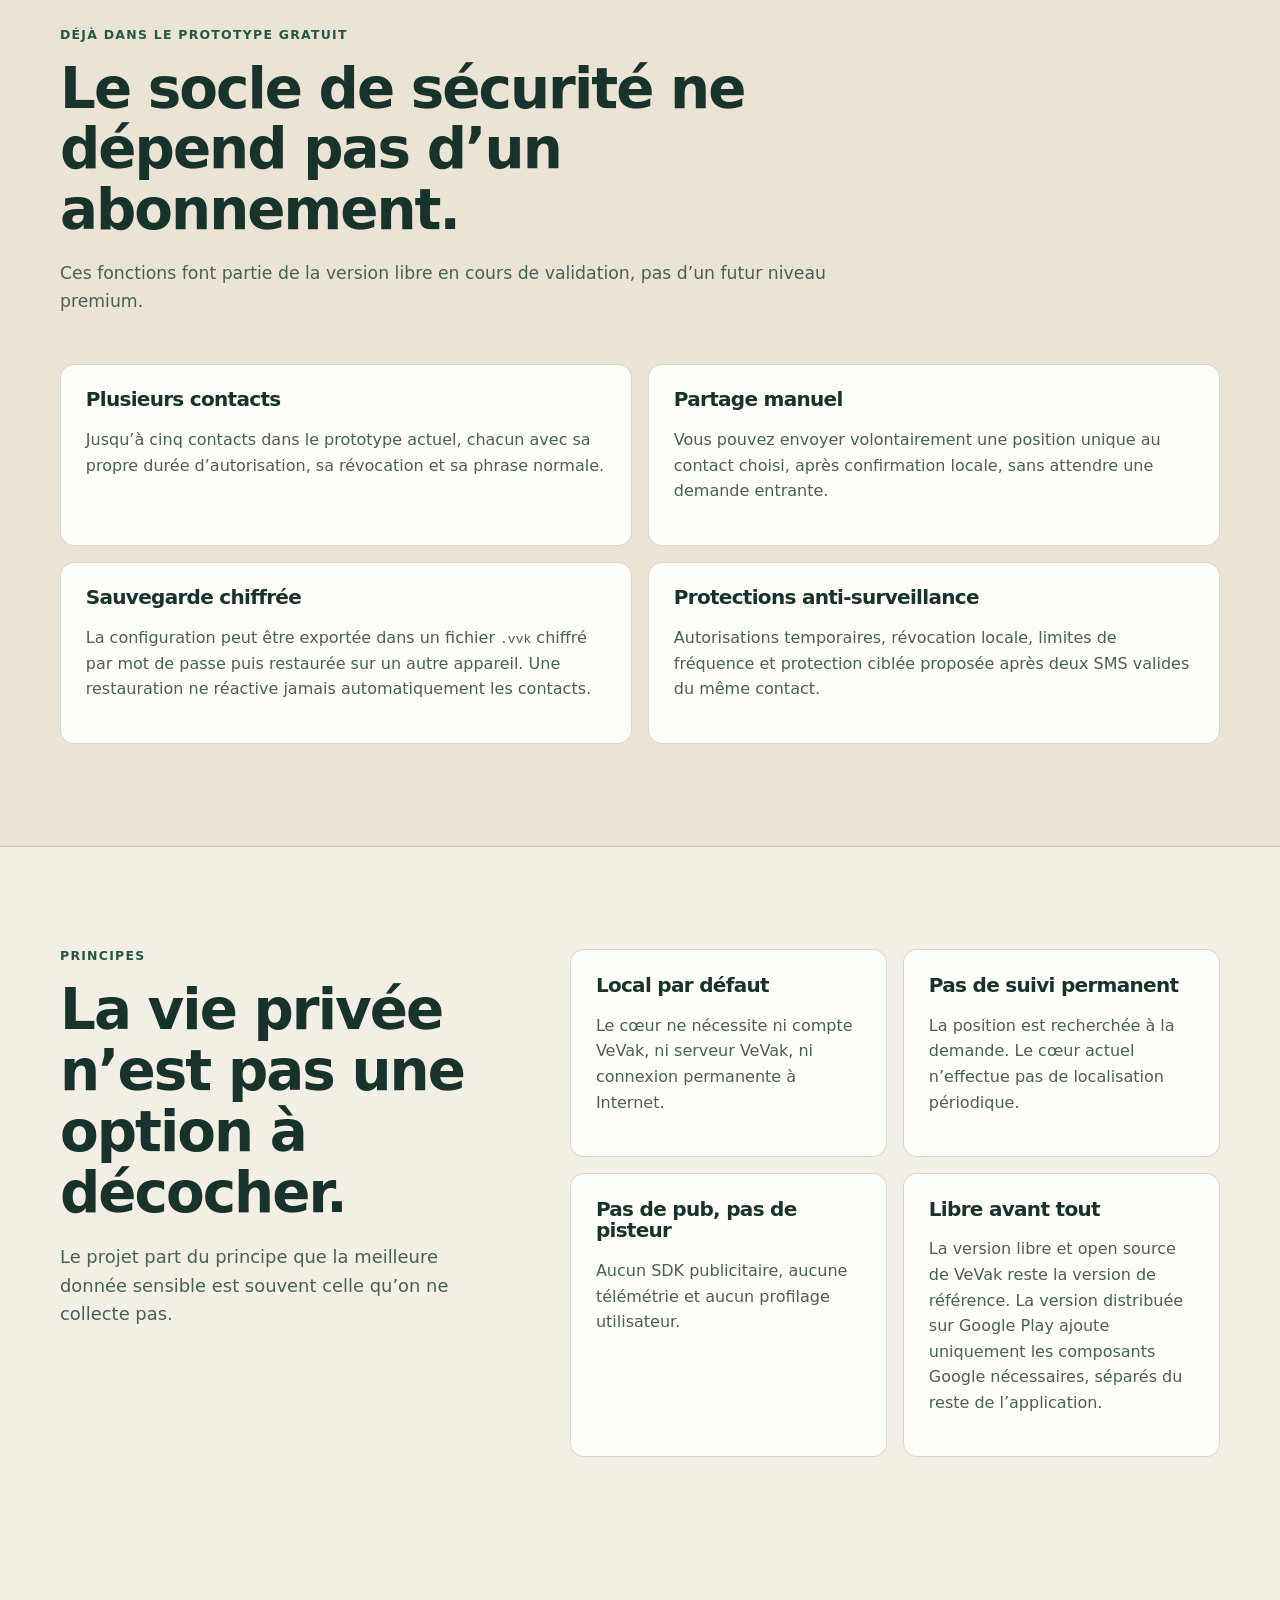
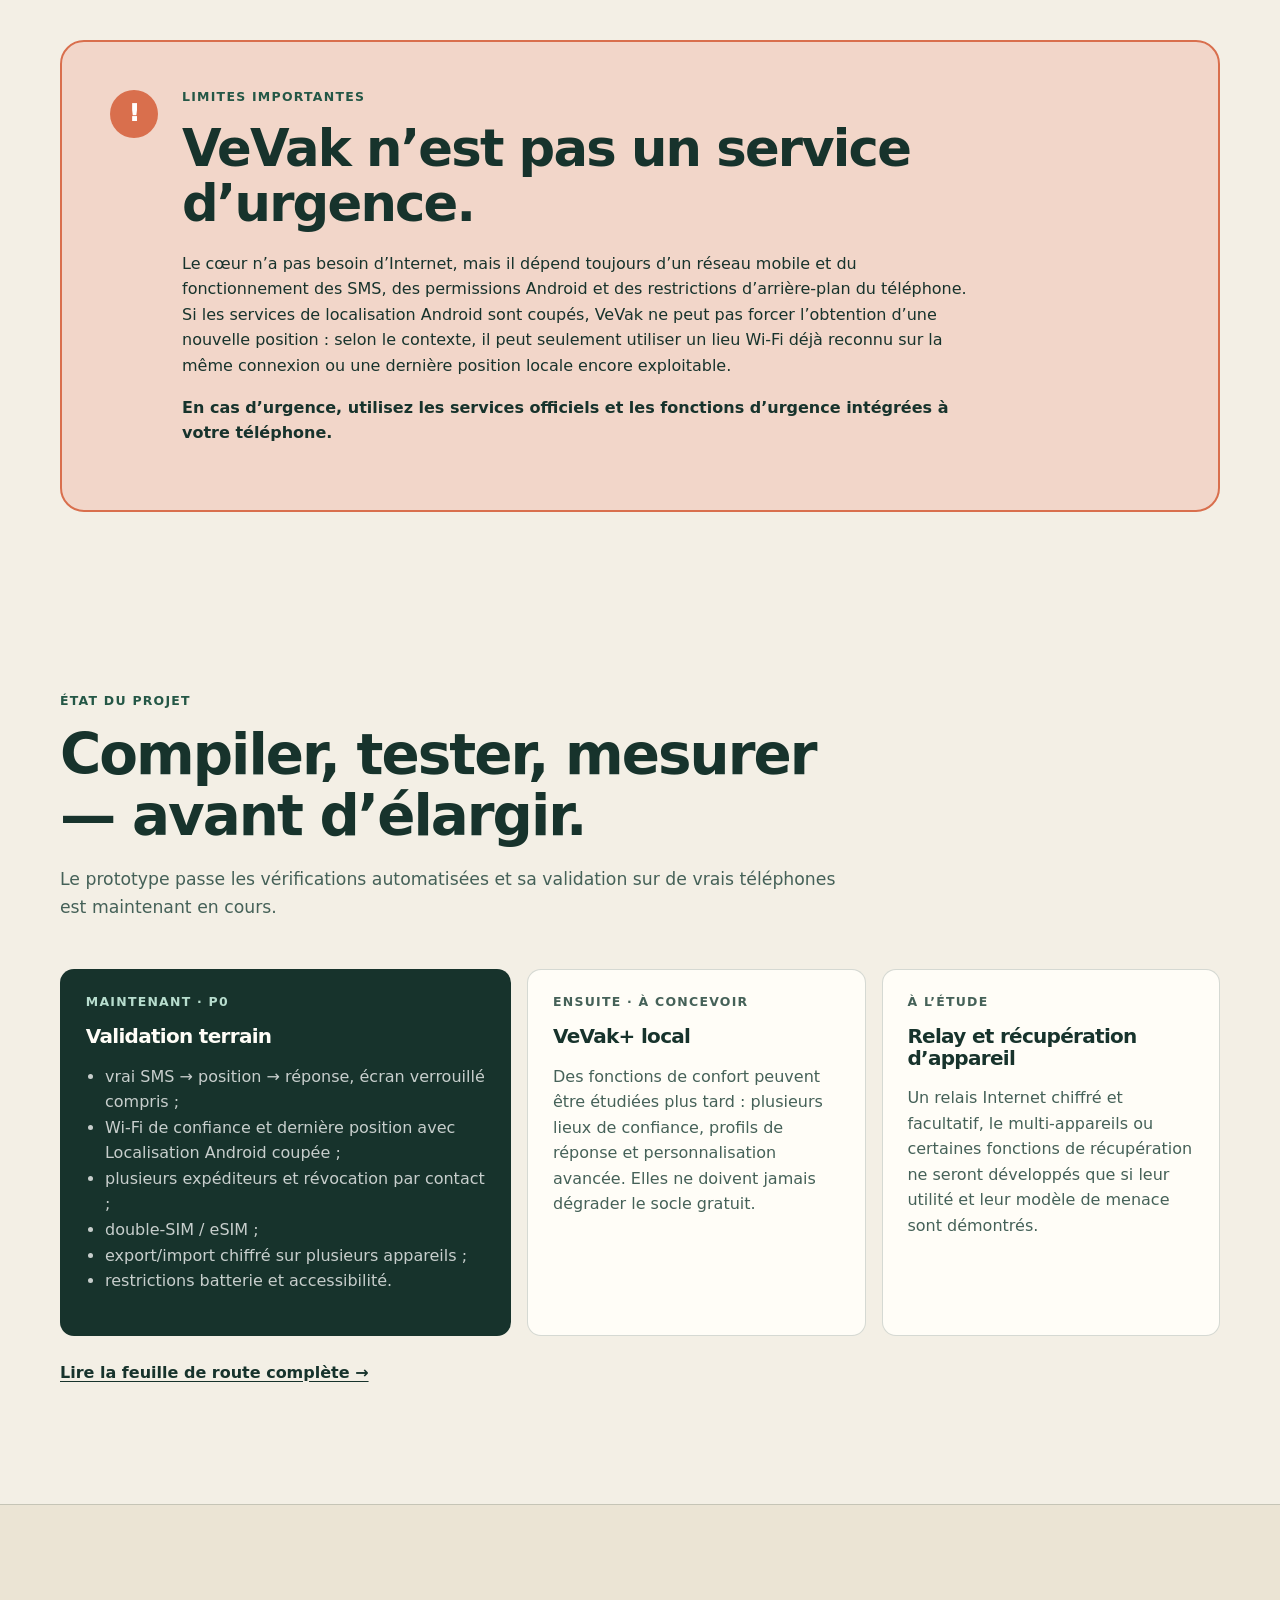
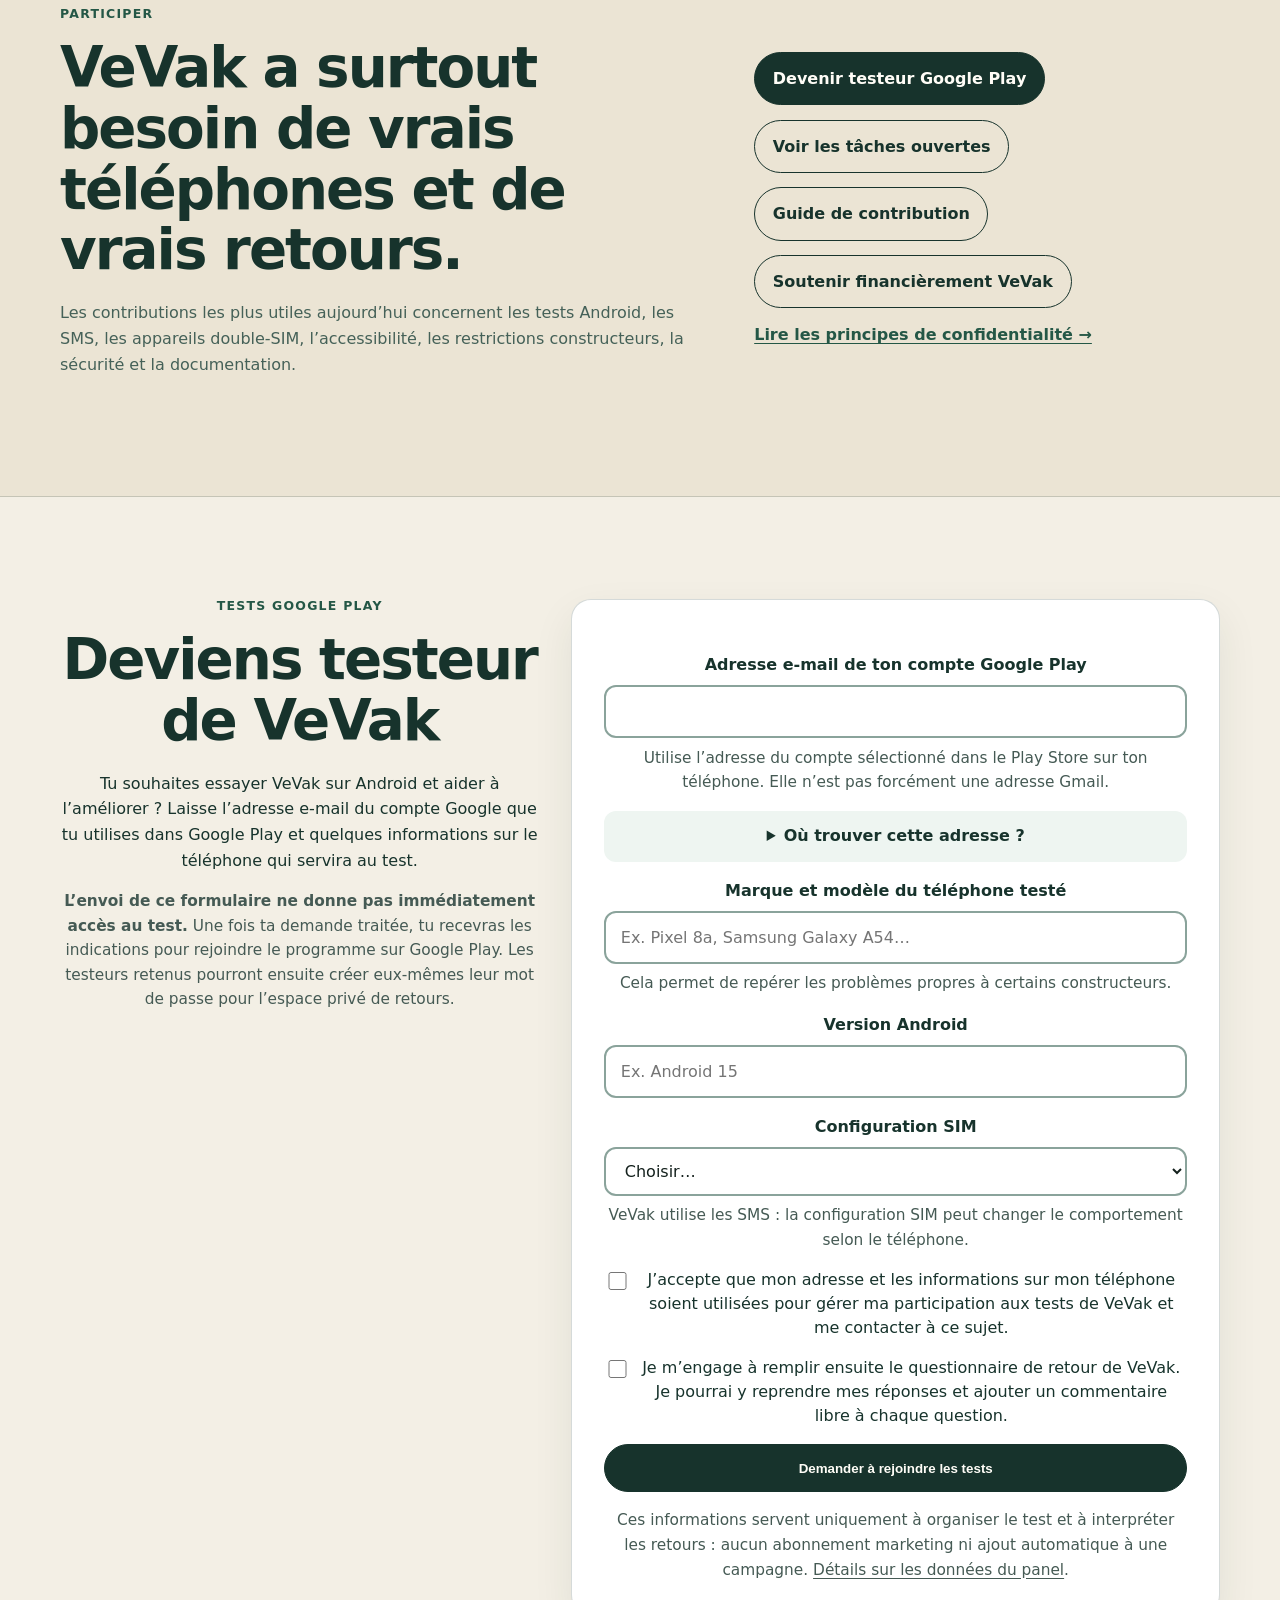
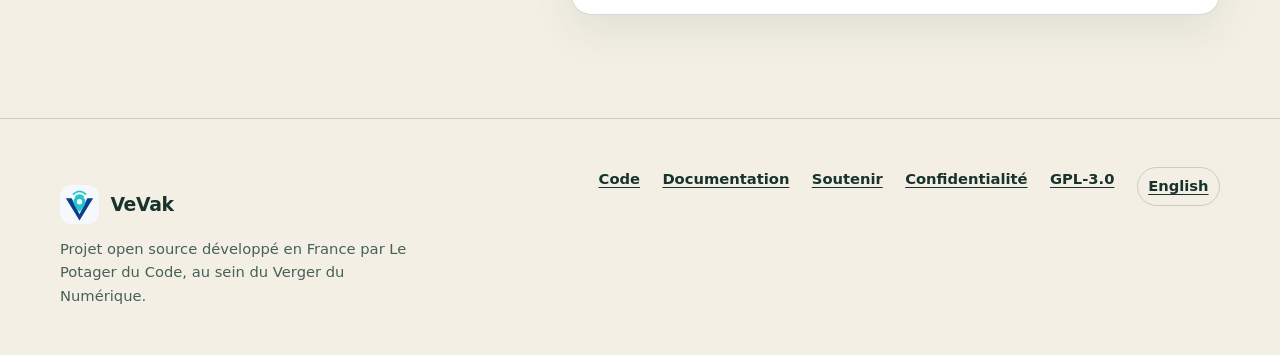
==== commit 15e23b95: "Aligner VeVak sur la bêta 0.3.14" ====
--- a/index.html
+++ b/index.html
@@ -57,7 +57,7 @@
     <section class="hero">
       <div class="wrap hero-grid">
         <div class="hero-copy">
-          <p class="eyebrow"><span class="status-dot"></span> Prototype Android · validation terrain en cours</p>
+          <p class="eyebrow"><span class="status-dot"></span> Bêta Android · validation terrain en cours</p>
           <h1>Demander une position par SMS.<br><span>Sans connexion Internet.</span></h1>
           <p class="lead"><strong>VeVak n’a pas besoin d’Internet pour son fonctionnement principal.</strong> Une demande arrive par SMS, le téléphone cherche la meilleure position disponible localement, puis répond par SMS. Pas de données mobiles, pas de Wi-Fi et pas de compte cloud obligatoires. Vous pouvez aussi partager vous-même une position unique, et VeVak ne suit pas vos déplacements en permanence.</p>
           <div class="actions">
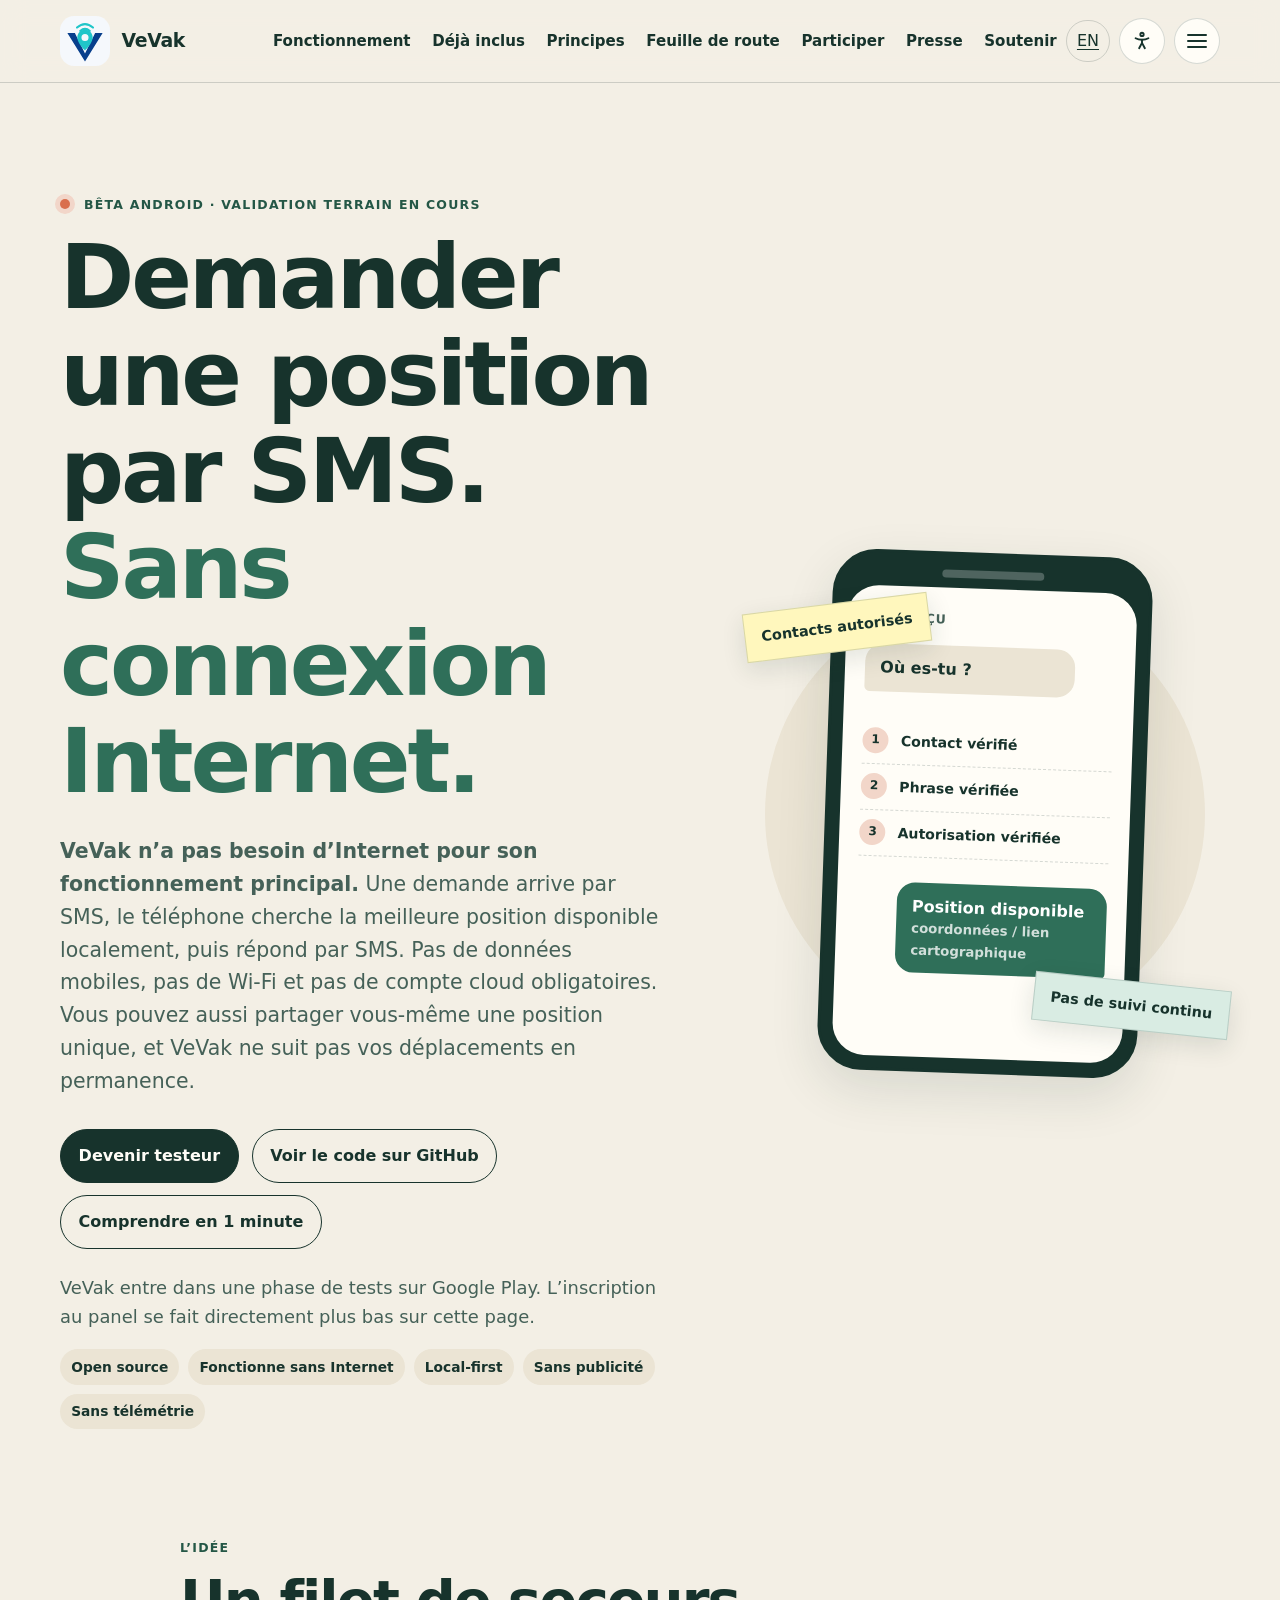
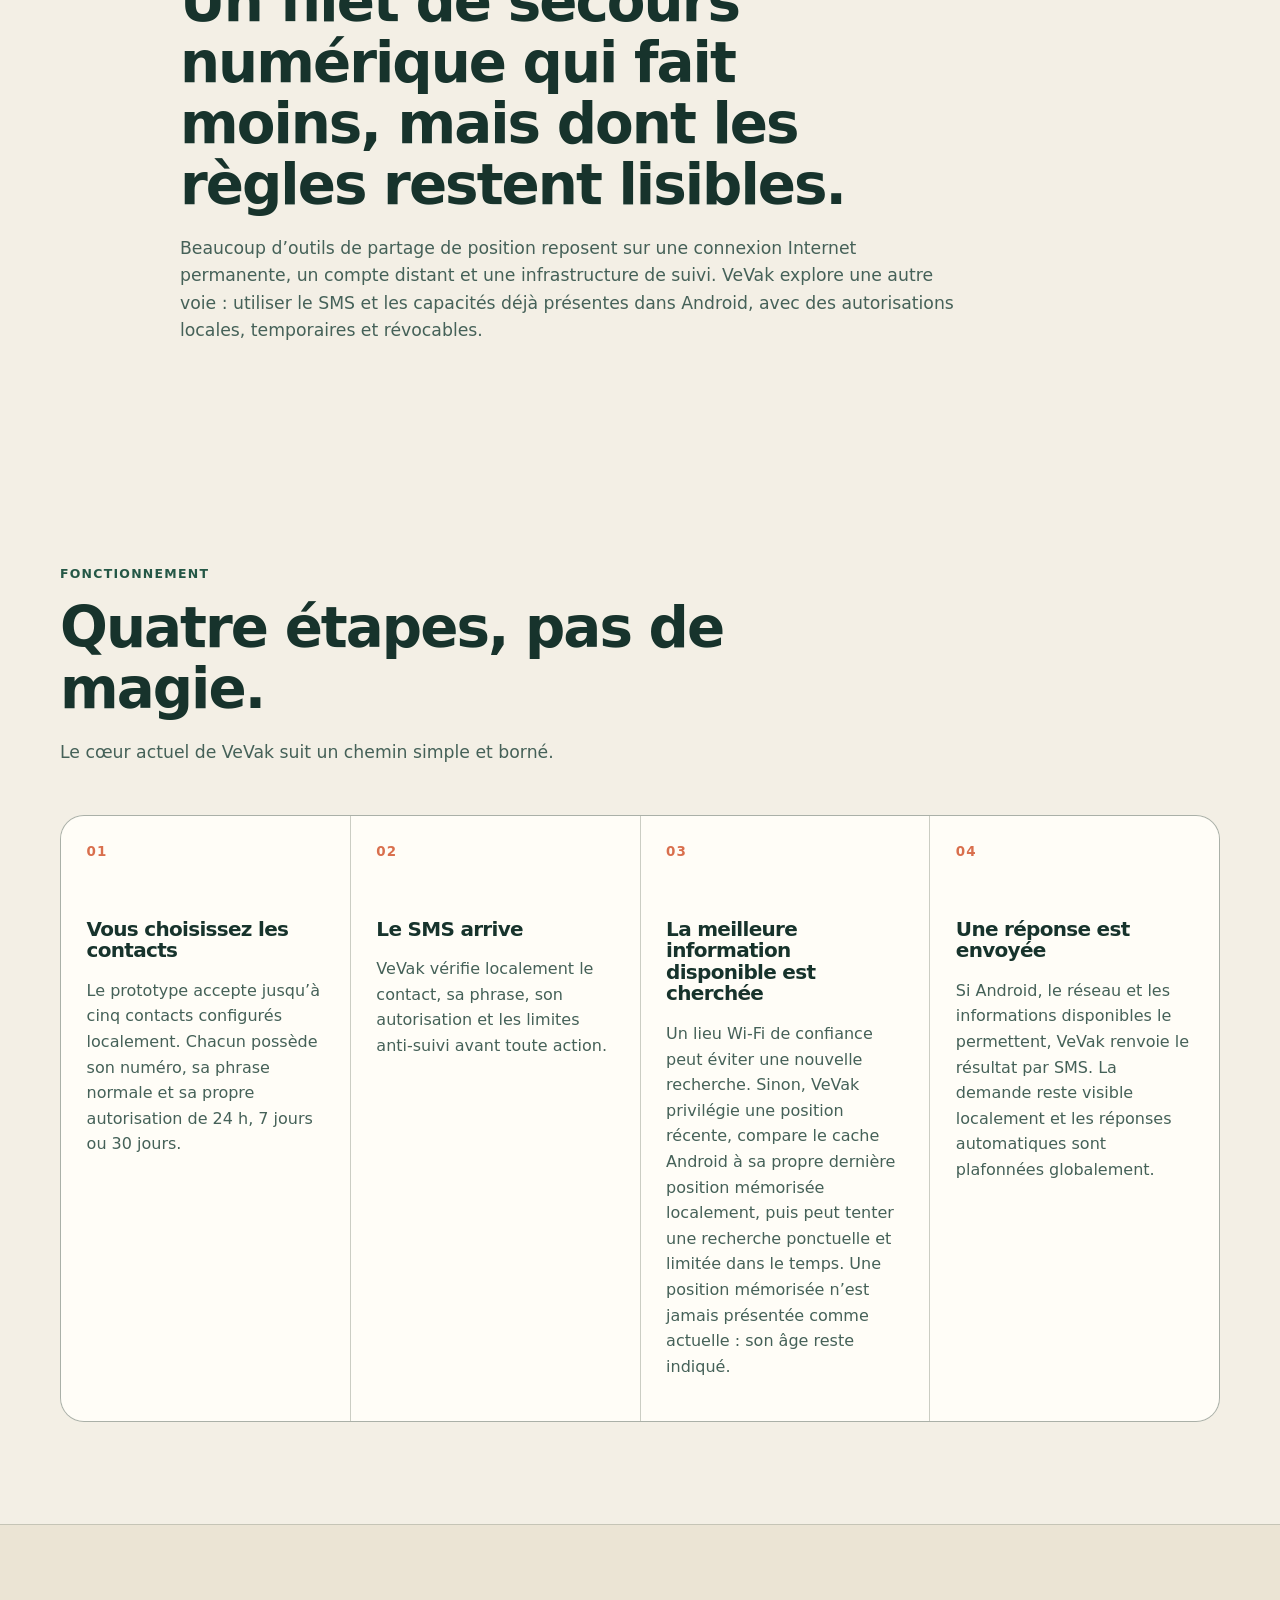
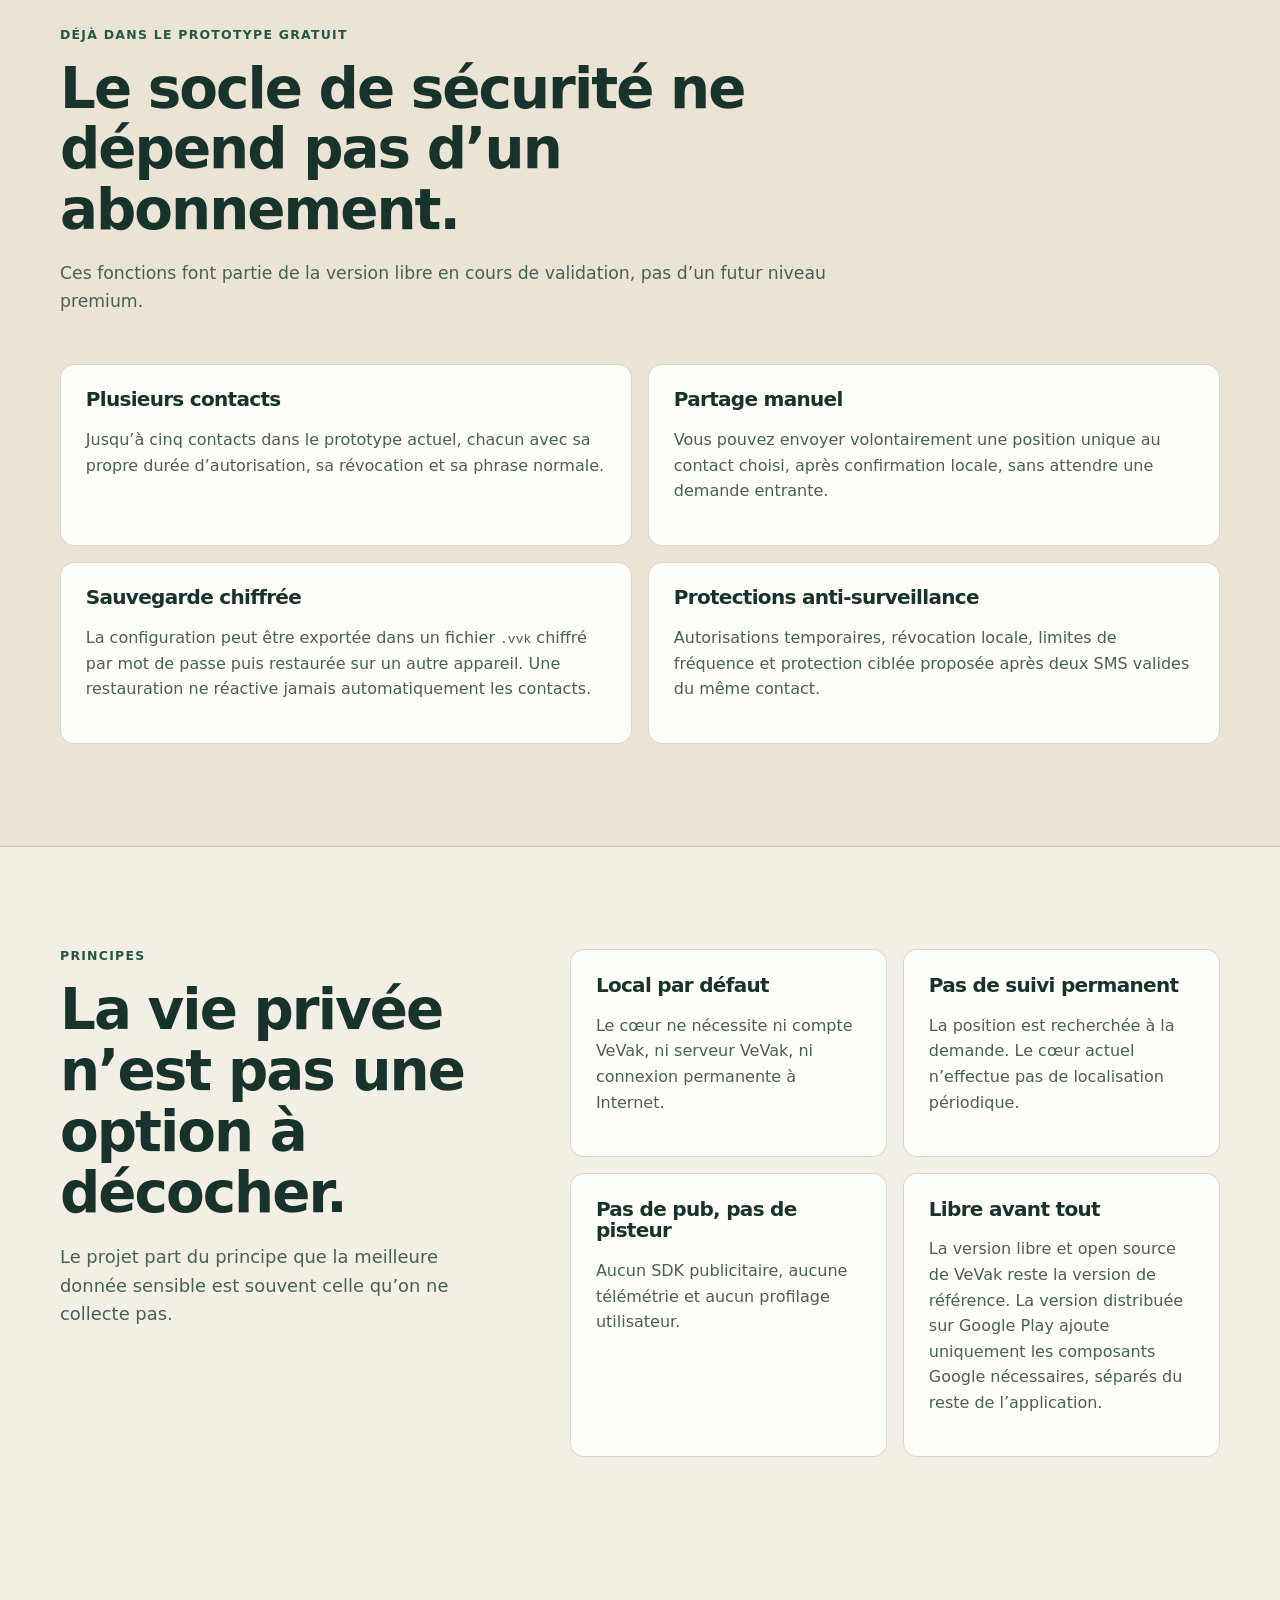
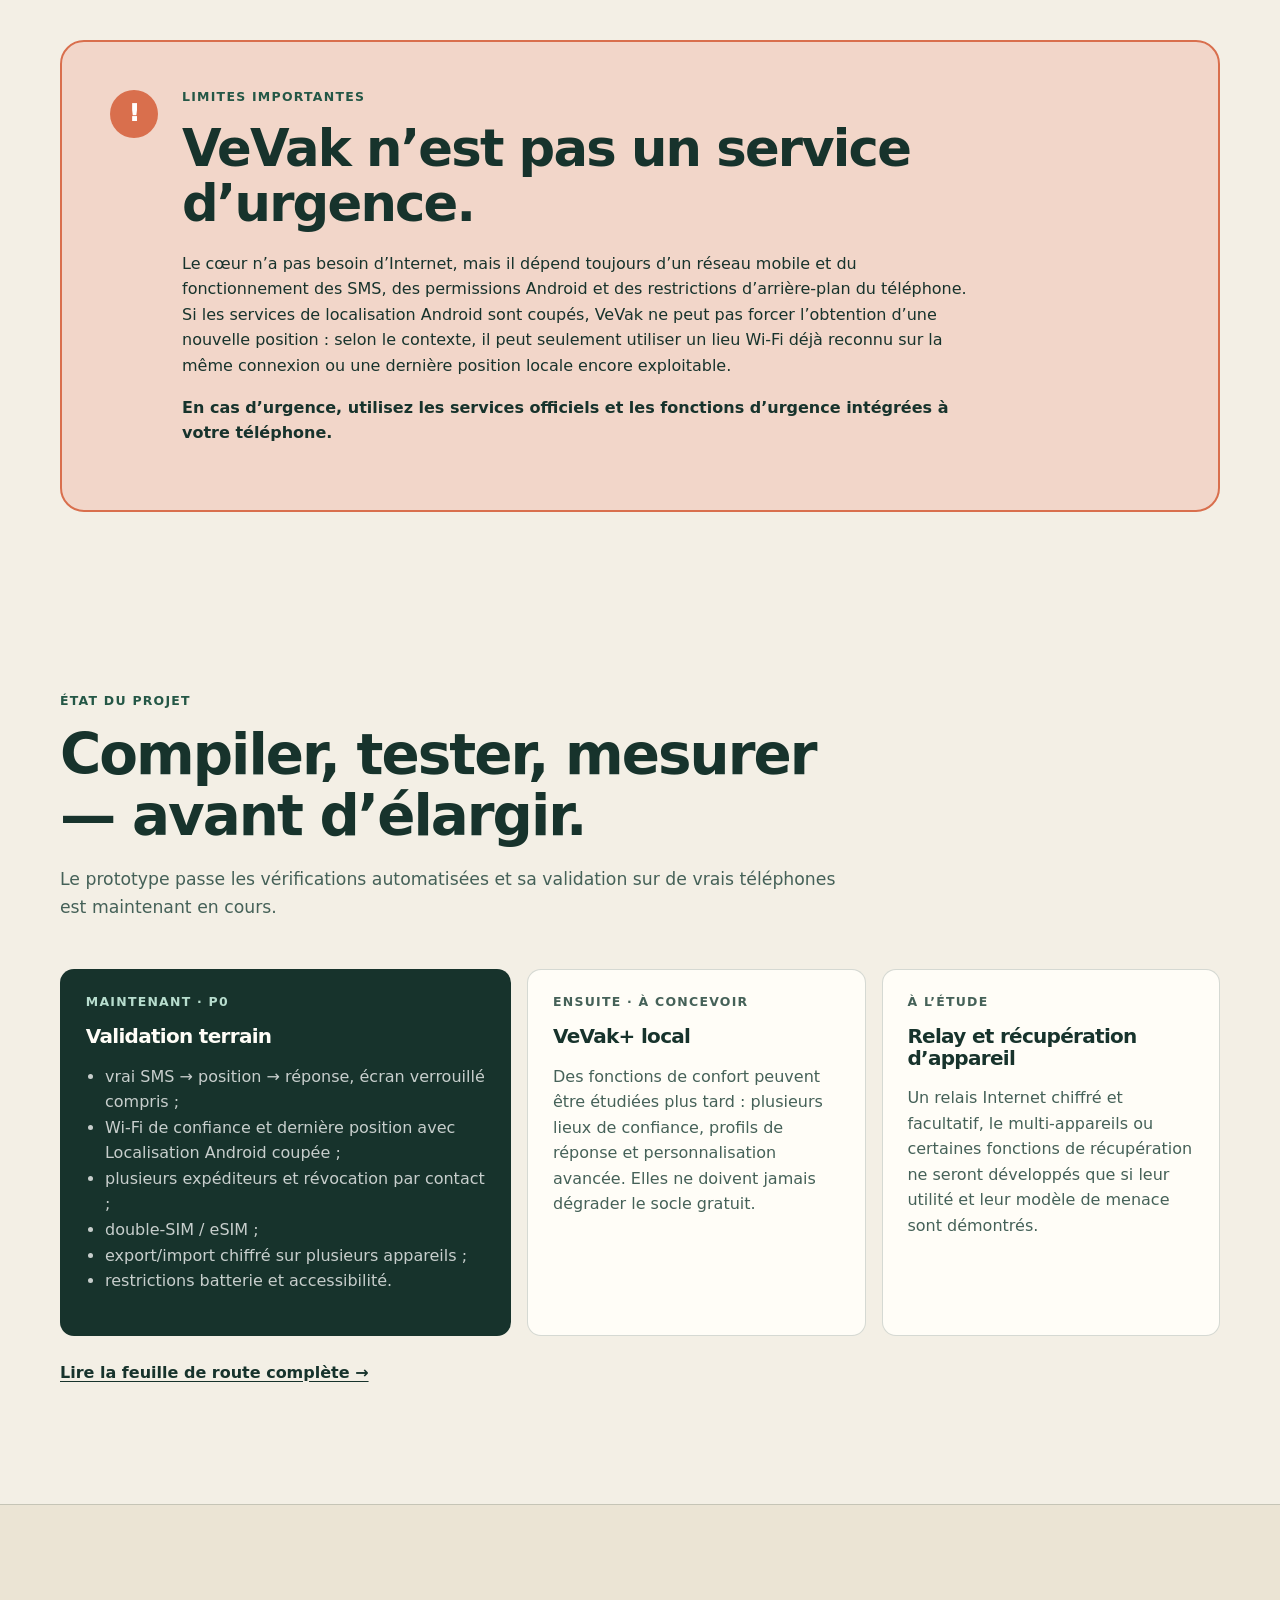
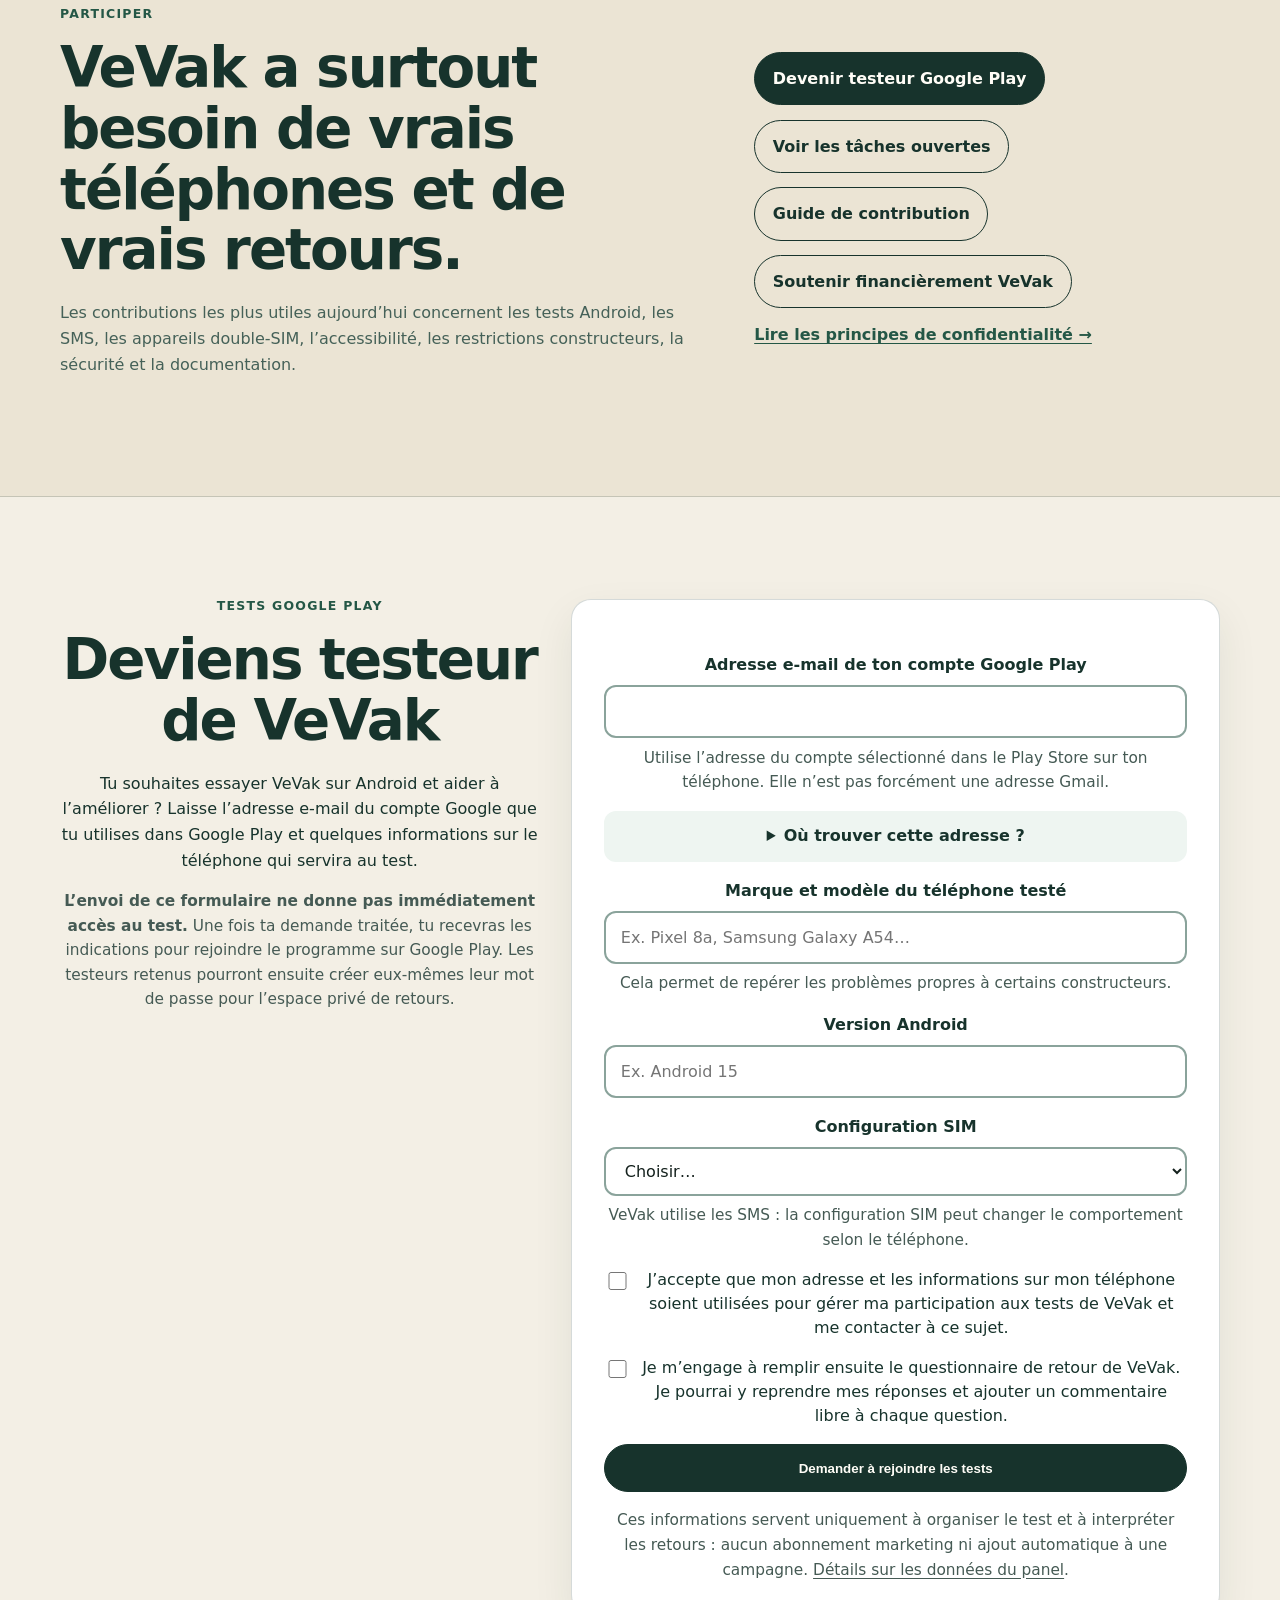
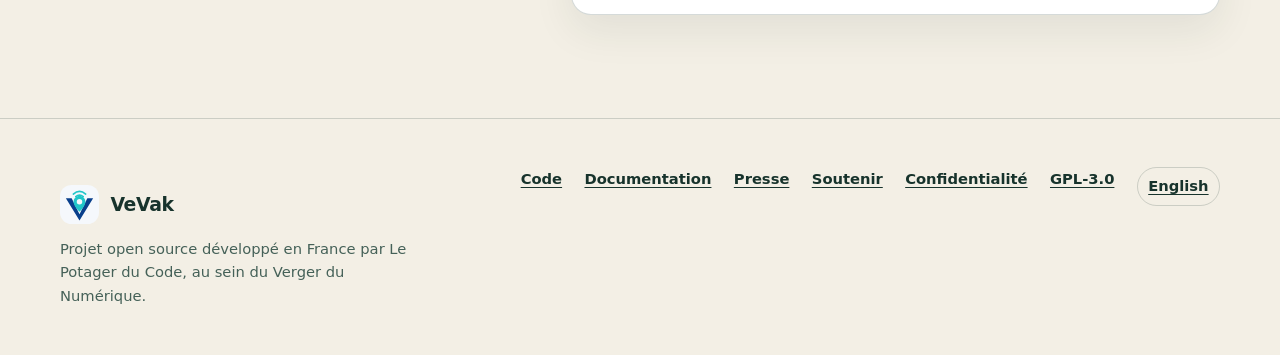
==== commit 2b2a5500: "Publier le communiqué VeVak et l'appel à testeurs" ====
--- a/index.html
+++ b/index.html
@@ -34,6 +34,7 @@
         <a href="#principes">Principes</a>
         <a href="#roadmap">Feuille de route</a>
         <a href="#participer">Participer</a>
+        <a href="/presse/">Presse</a>
         <a href="./soutenir/">Soutenir</a>
         </nav>
         <a class="lang-link" data-lang-choice="en" href="./en/" lang="en">EN</a>
@@ -330,6 +331,7 @@
       <div class="footer-links">
         <a href="https://github.com/jasmin-abernathy/vevak">Code</a>
         <a href="https://github.com/jasmin-abernathy/vevak-docs">Documentation</a>
+        <a href="/presse/">Presse</a>
         <a href="./soutenir/">Soutenir</a>
         <a href="./confidentialite/">Confidentialité</a>
         <a href="https://github.com/jasmin-abernathy/vevak/blob/main/LICENSE">GPL-3.0</a>
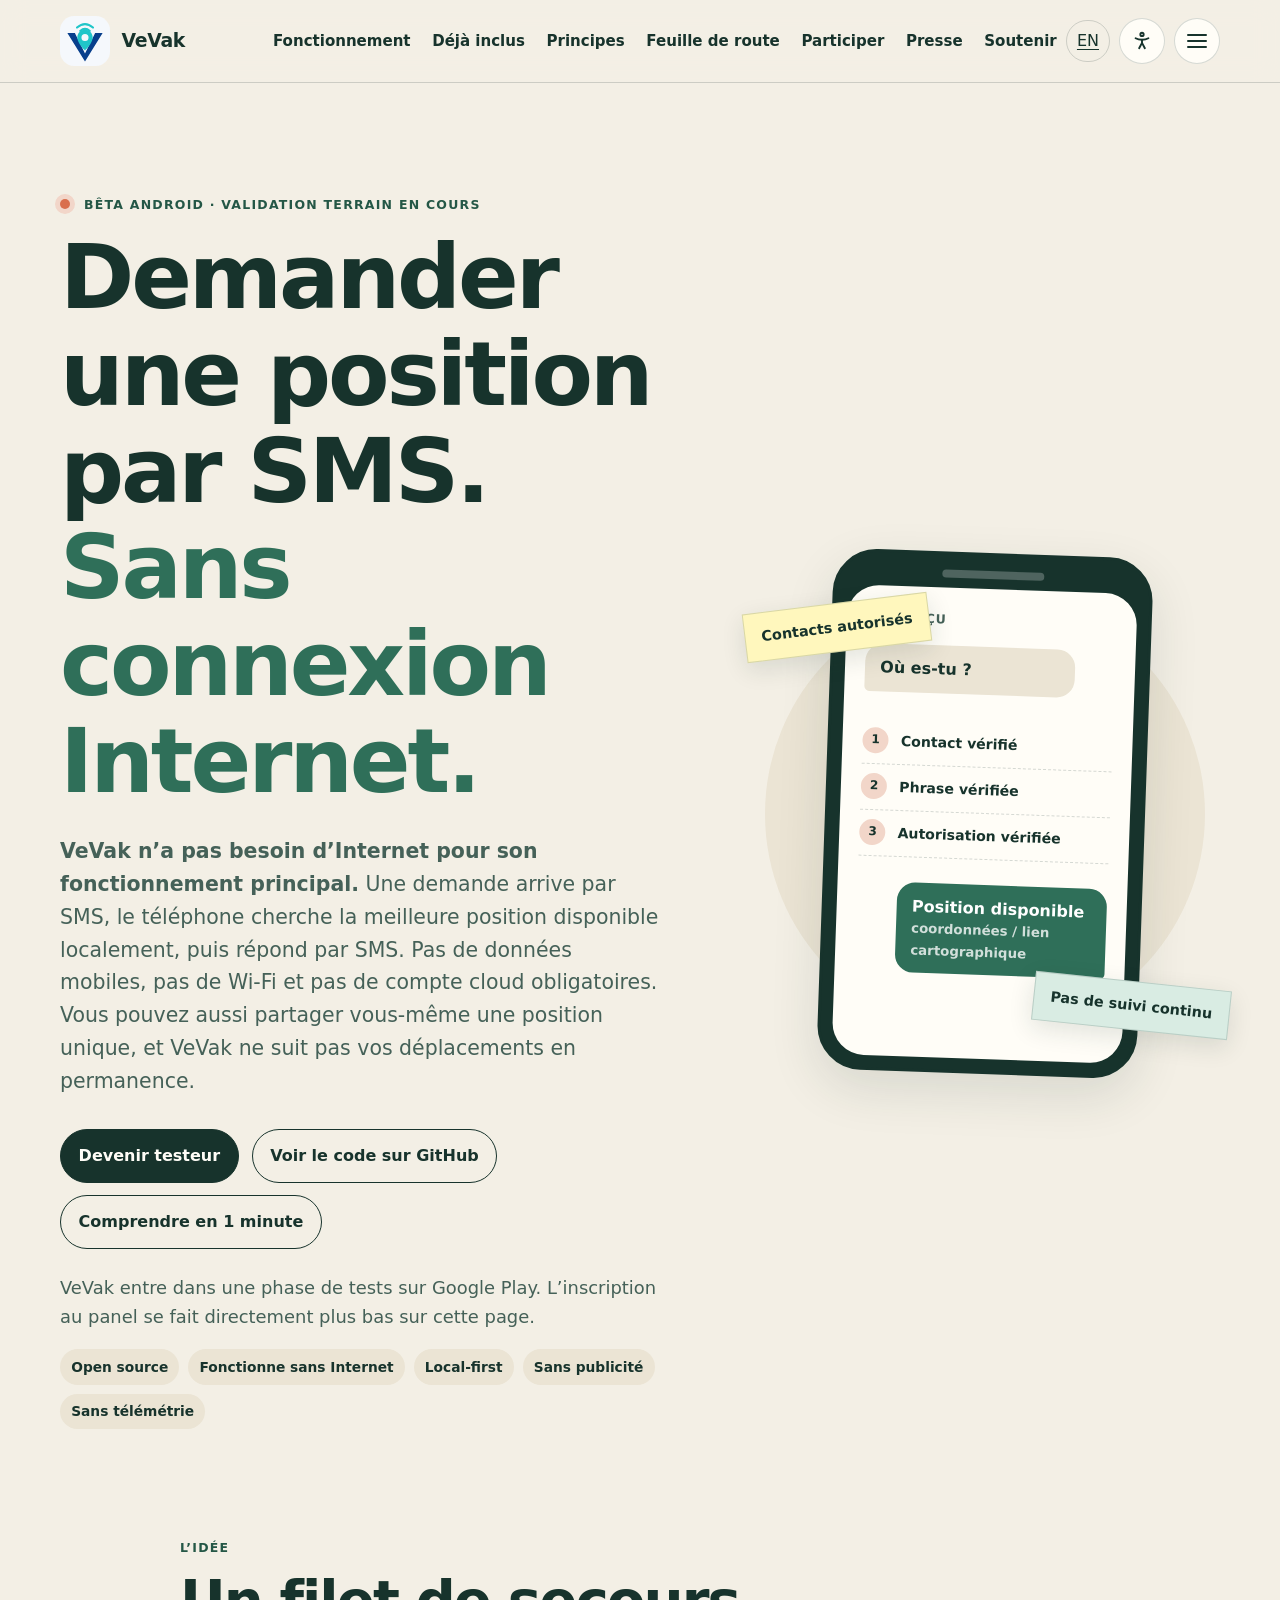
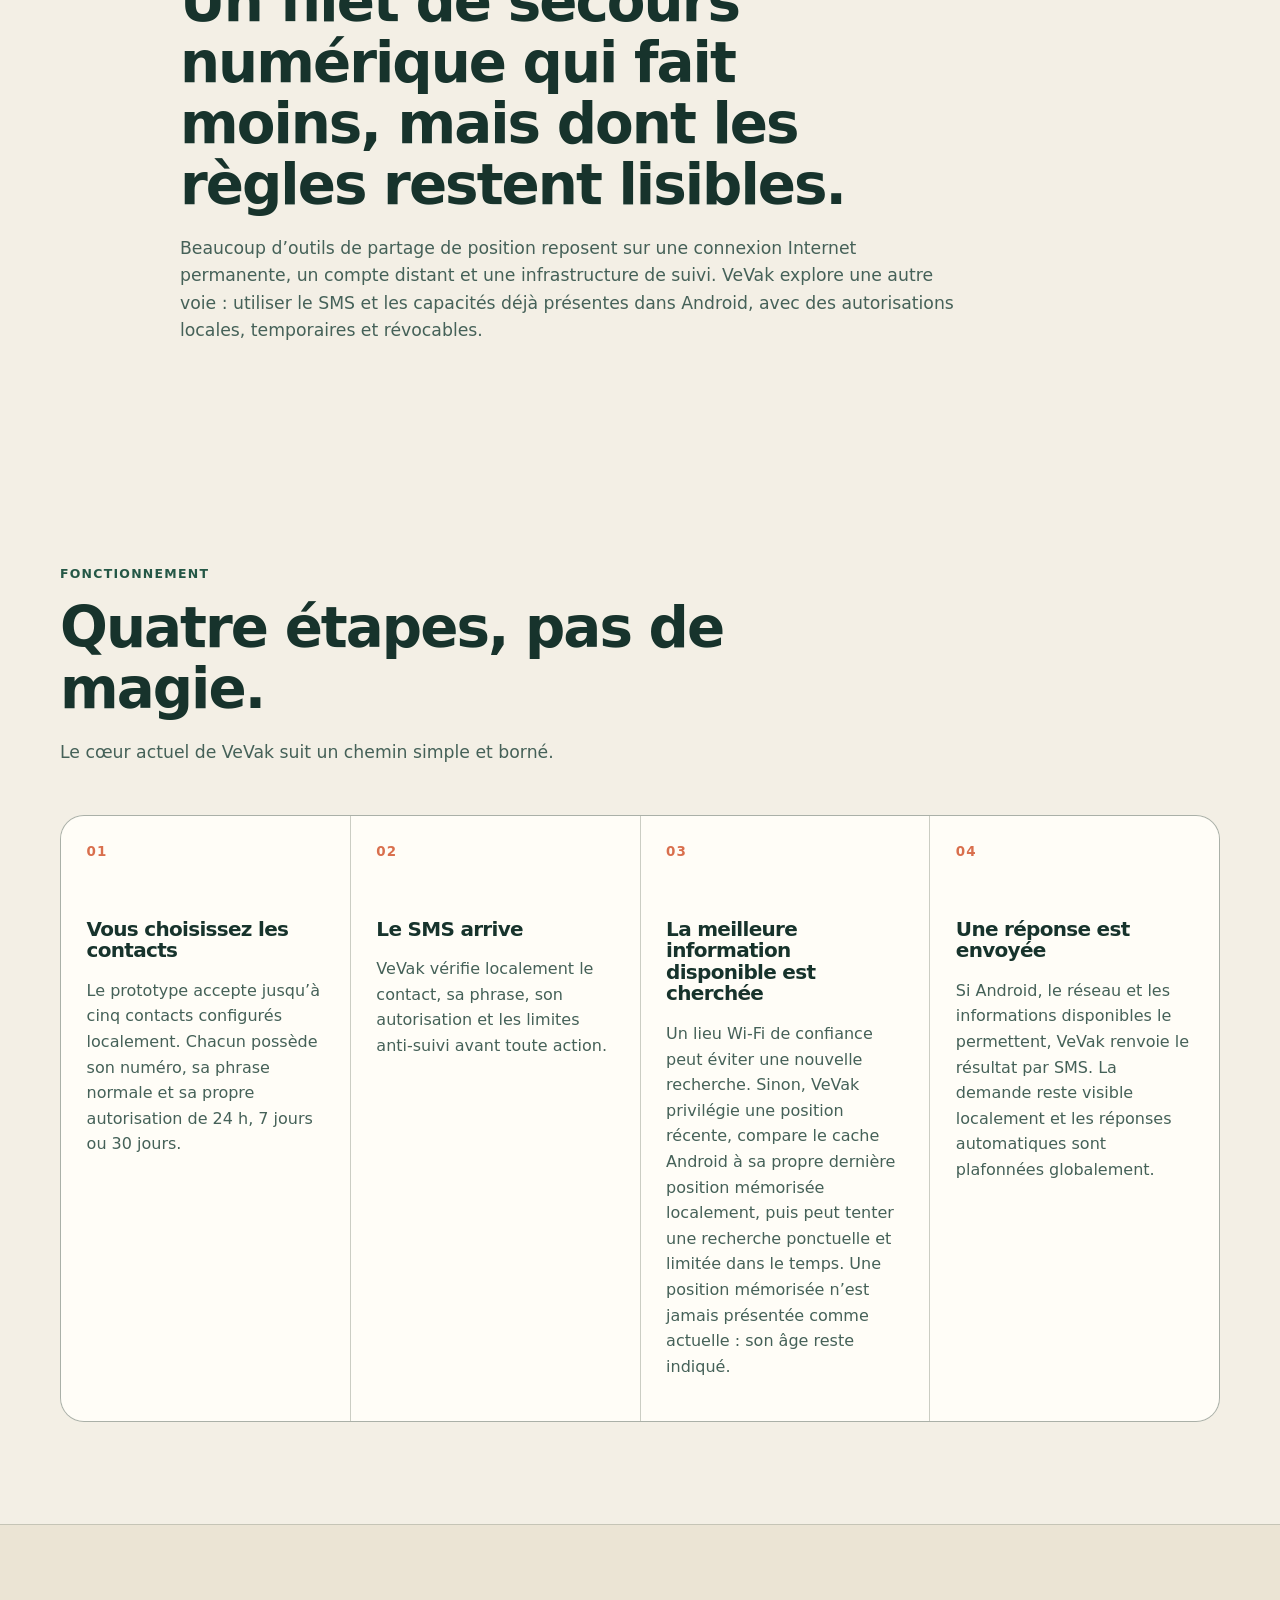
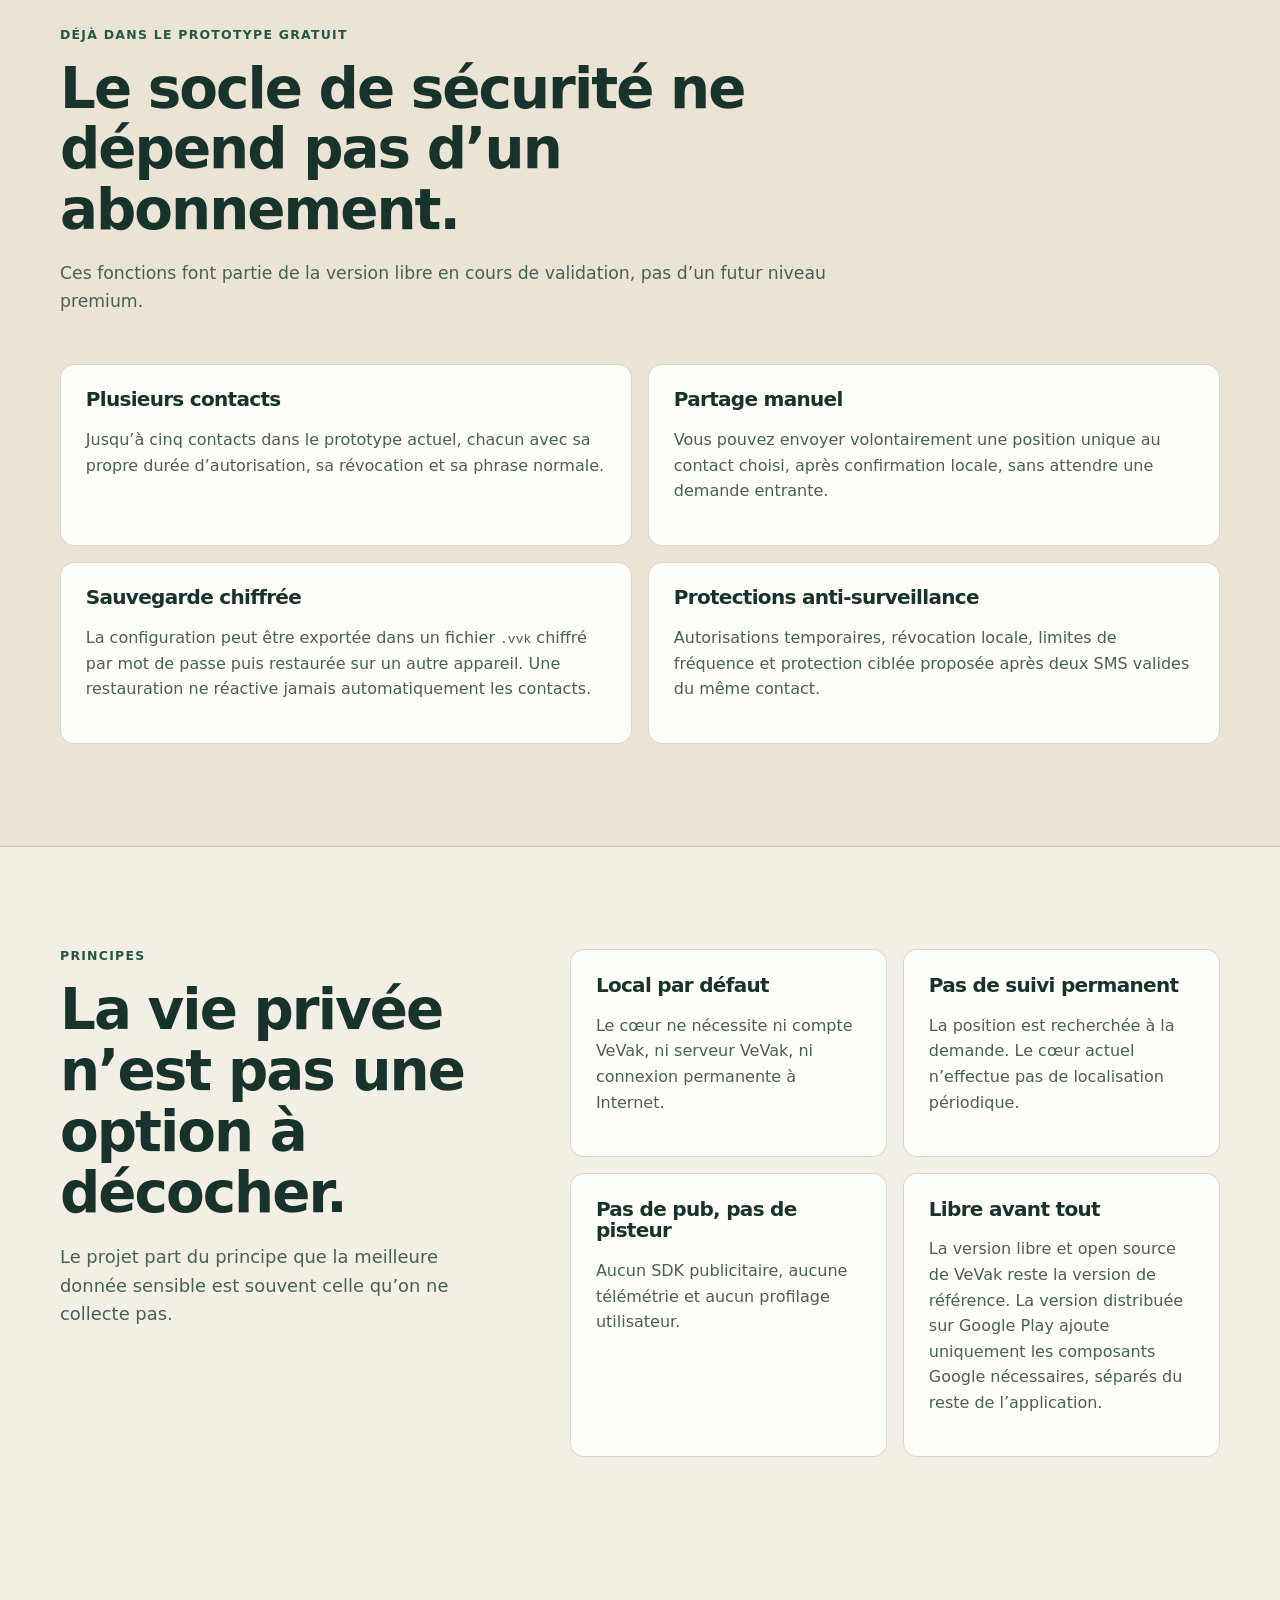
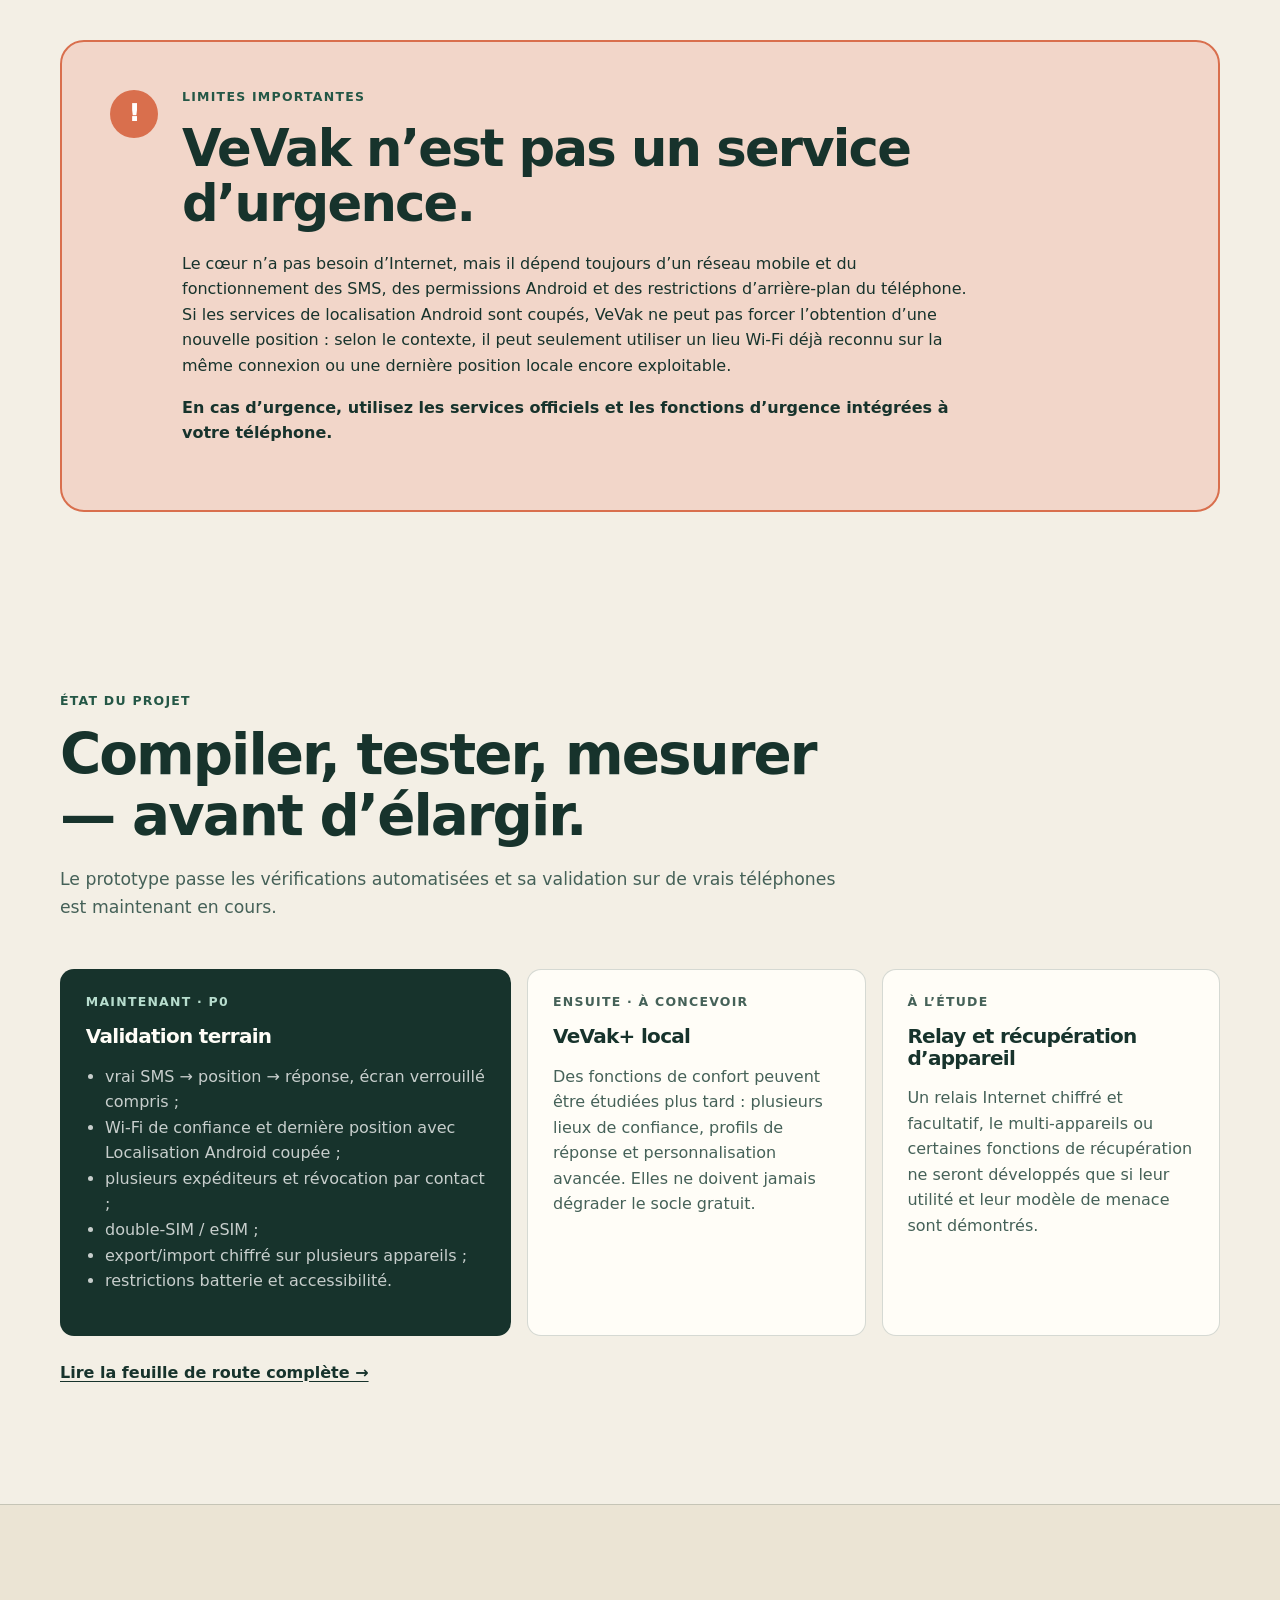
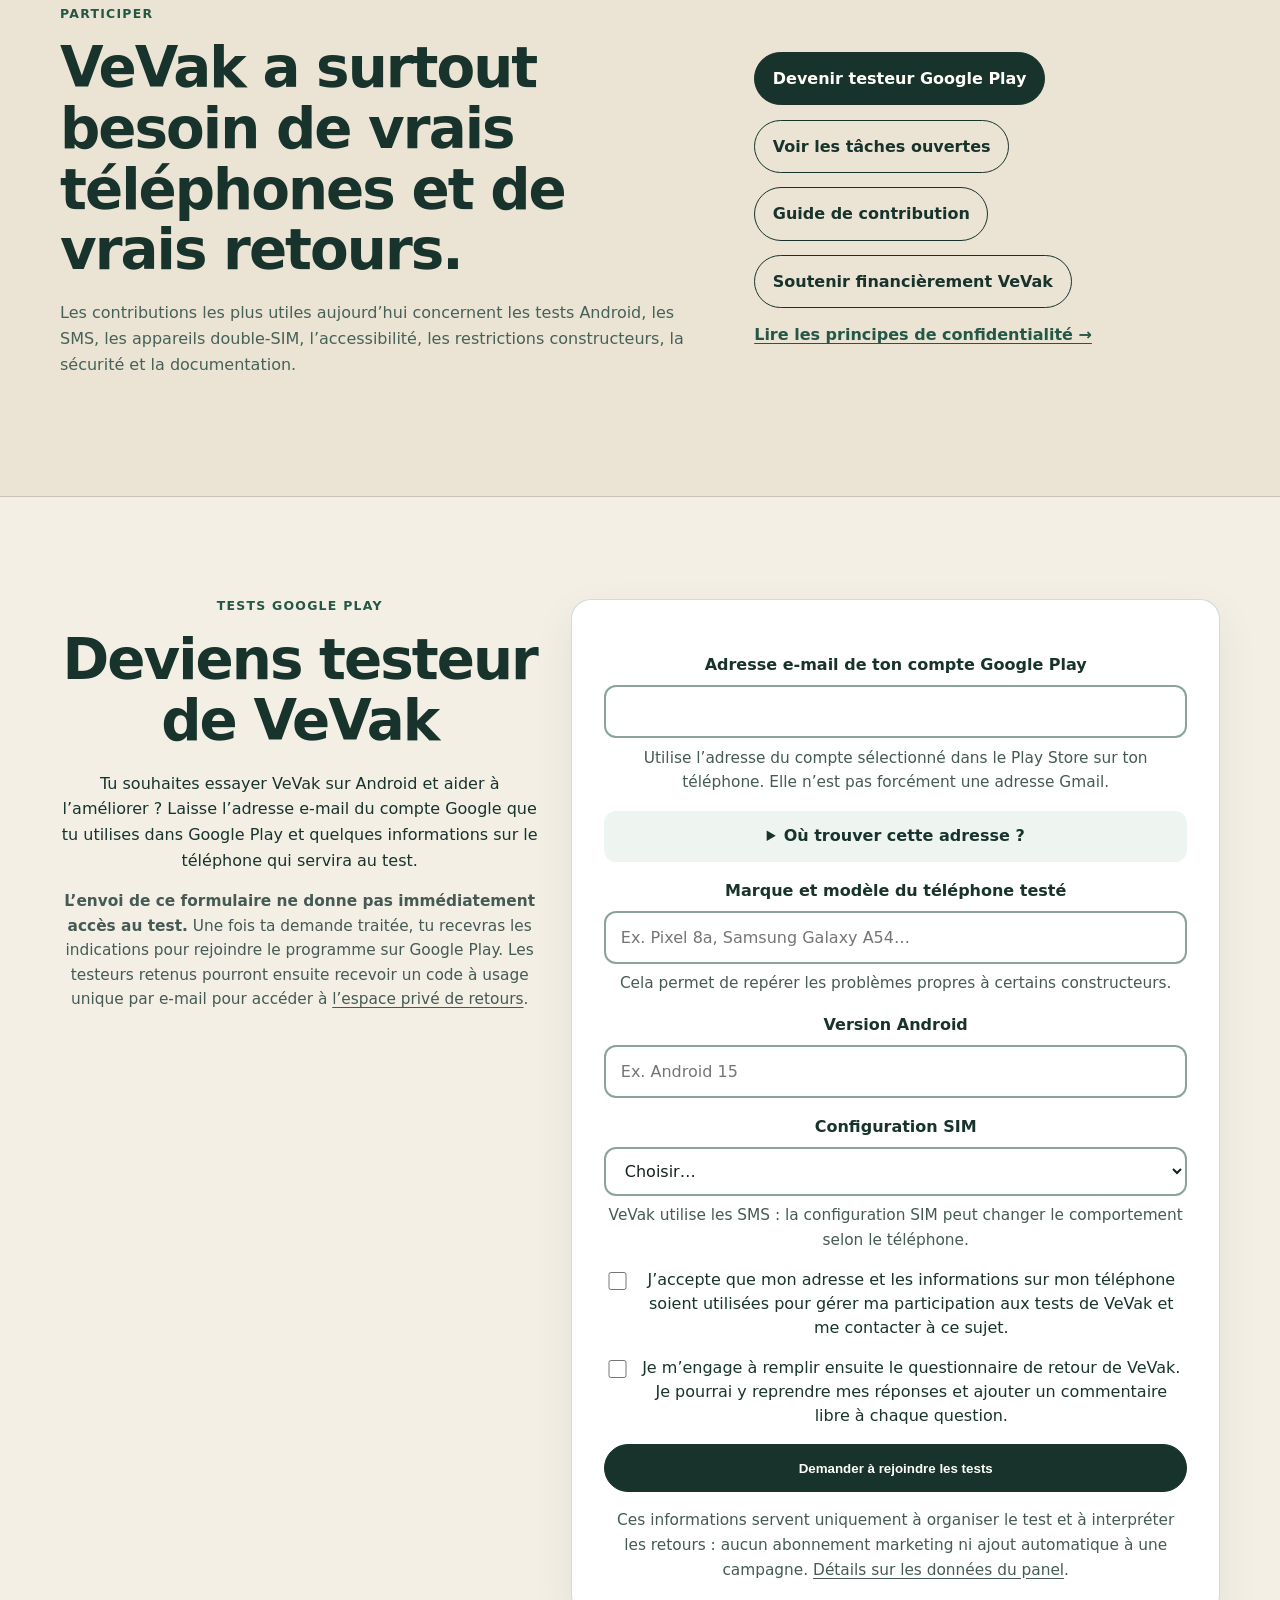
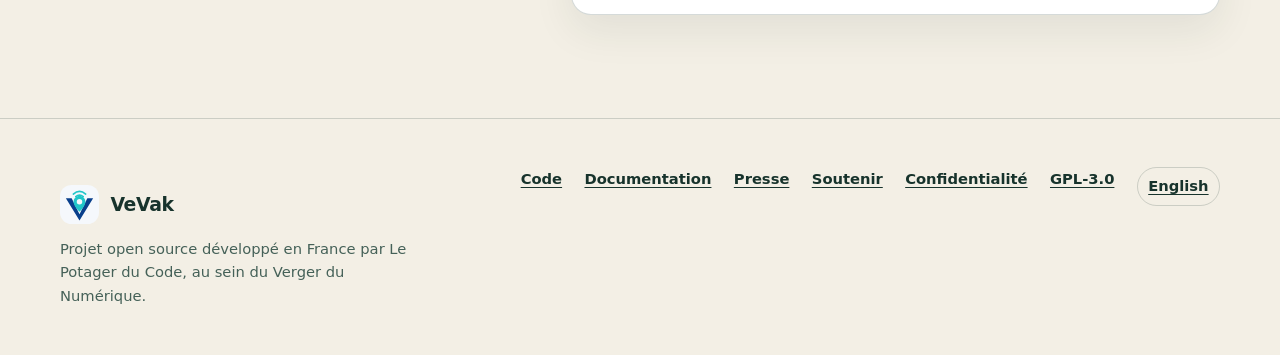
==== commit dda90815: "feat: connexion des testeurs par code e-mail à usage unique" ====
--- a/index.html
+++ b/index.html
@@ -260,7 +260,7 @@
           <p class="kicker">Tests Google Play</p>
           <h2>Deviens testeur de VeVak</h2>
           <p>Tu souhaites essayer VeVak sur Android et aider à l’améliorer ? Laisse l’adresse e-mail du compte Google que tu utilises dans Google Play et quelques informations sur le téléphone qui servira au test.</p>
-          <p class="tester-followup"><strong>L’envoi de ce formulaire ne donne pas immédiatement accès au test.</strong> Une fois ta demande traitée, tu recevras les indications pour rejoindre le programme sur Google Play. Les testeurs retenus pourront ensuite créer eux-mêmes leur mot de passe pour l’espace privé de retours.</p>
+          <p class="tester-followup"><strong>L’envoi de ce formulaire ne donne pas immédiatement accès au test.</strong> Une fois ta demande traitée, tu recevras les indications pour rejoindre le programme sur Google Play. Les testeurs retenus pourront ensuite recevoir un code à usage unique par e-mail pour accéder à <a href="./retours/">l’espace privé de retours</a>.</p>
         </div>
 
         <div class="tester-card">
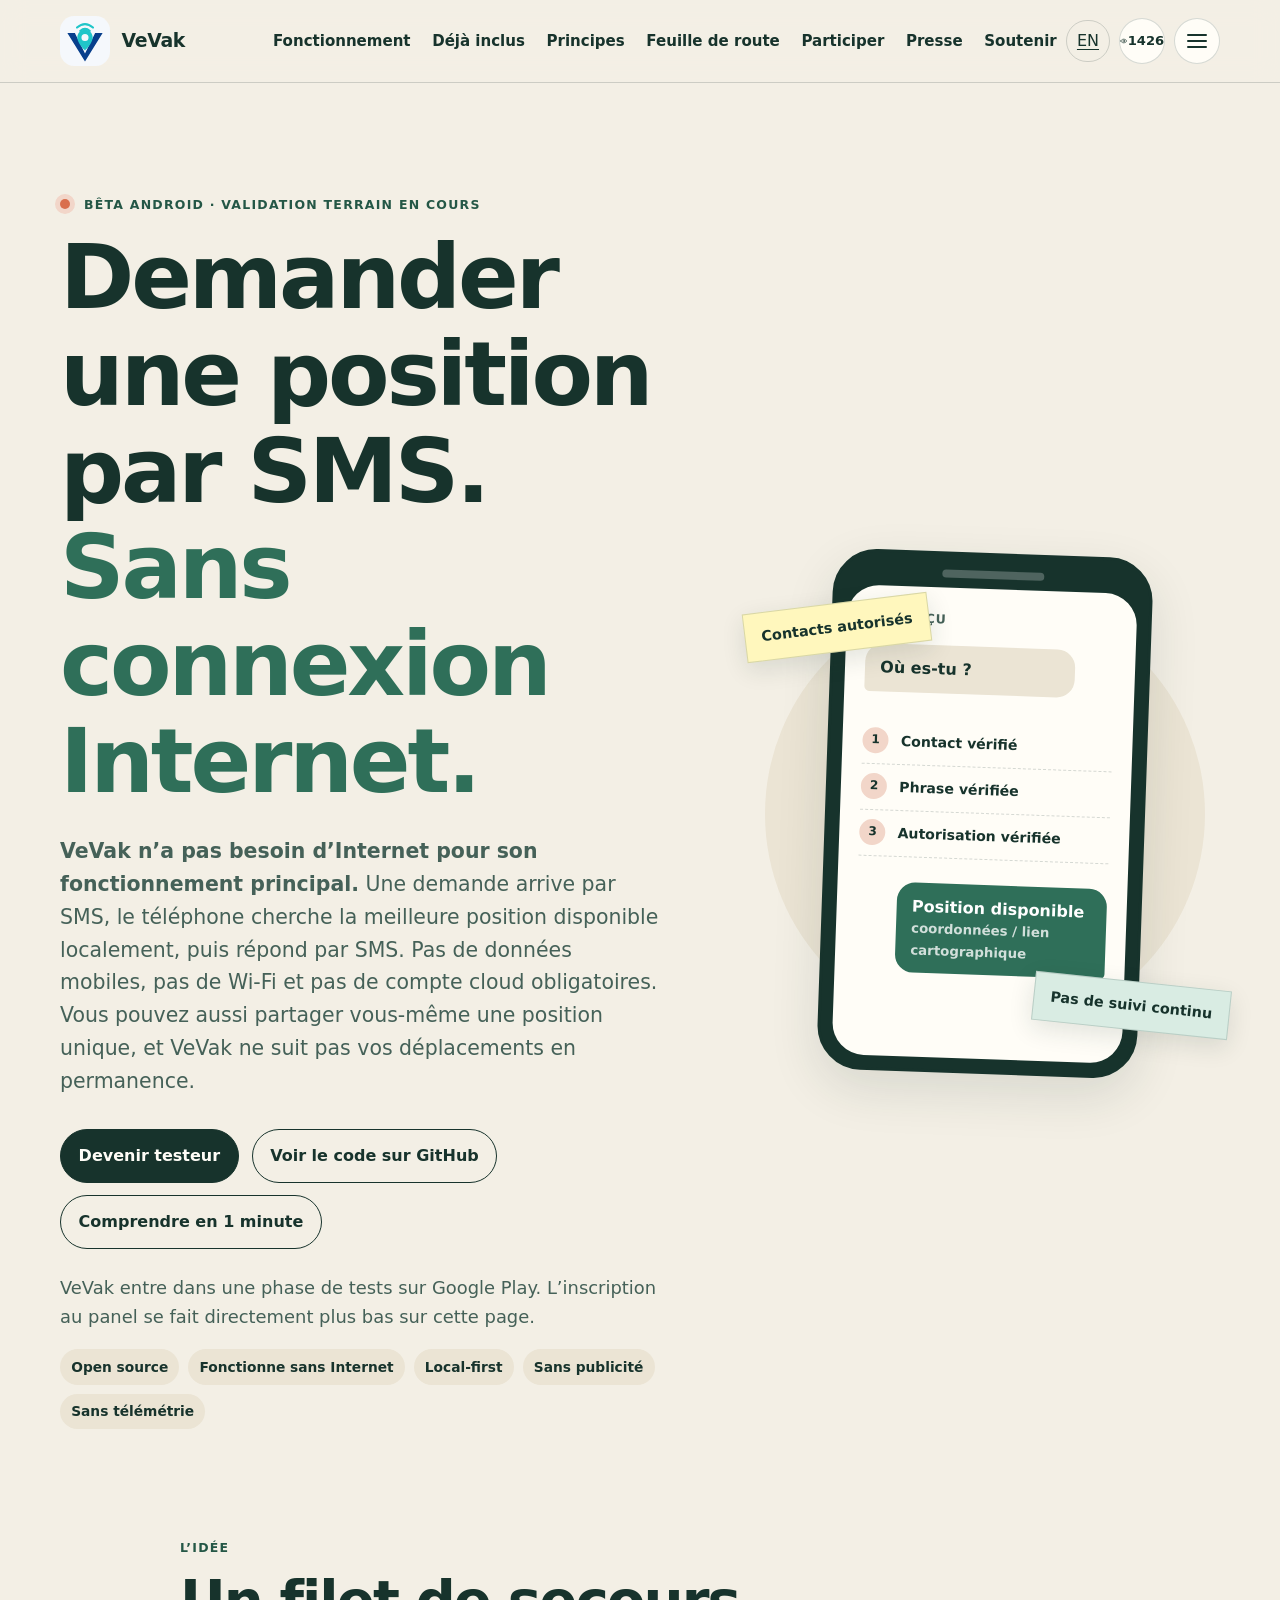
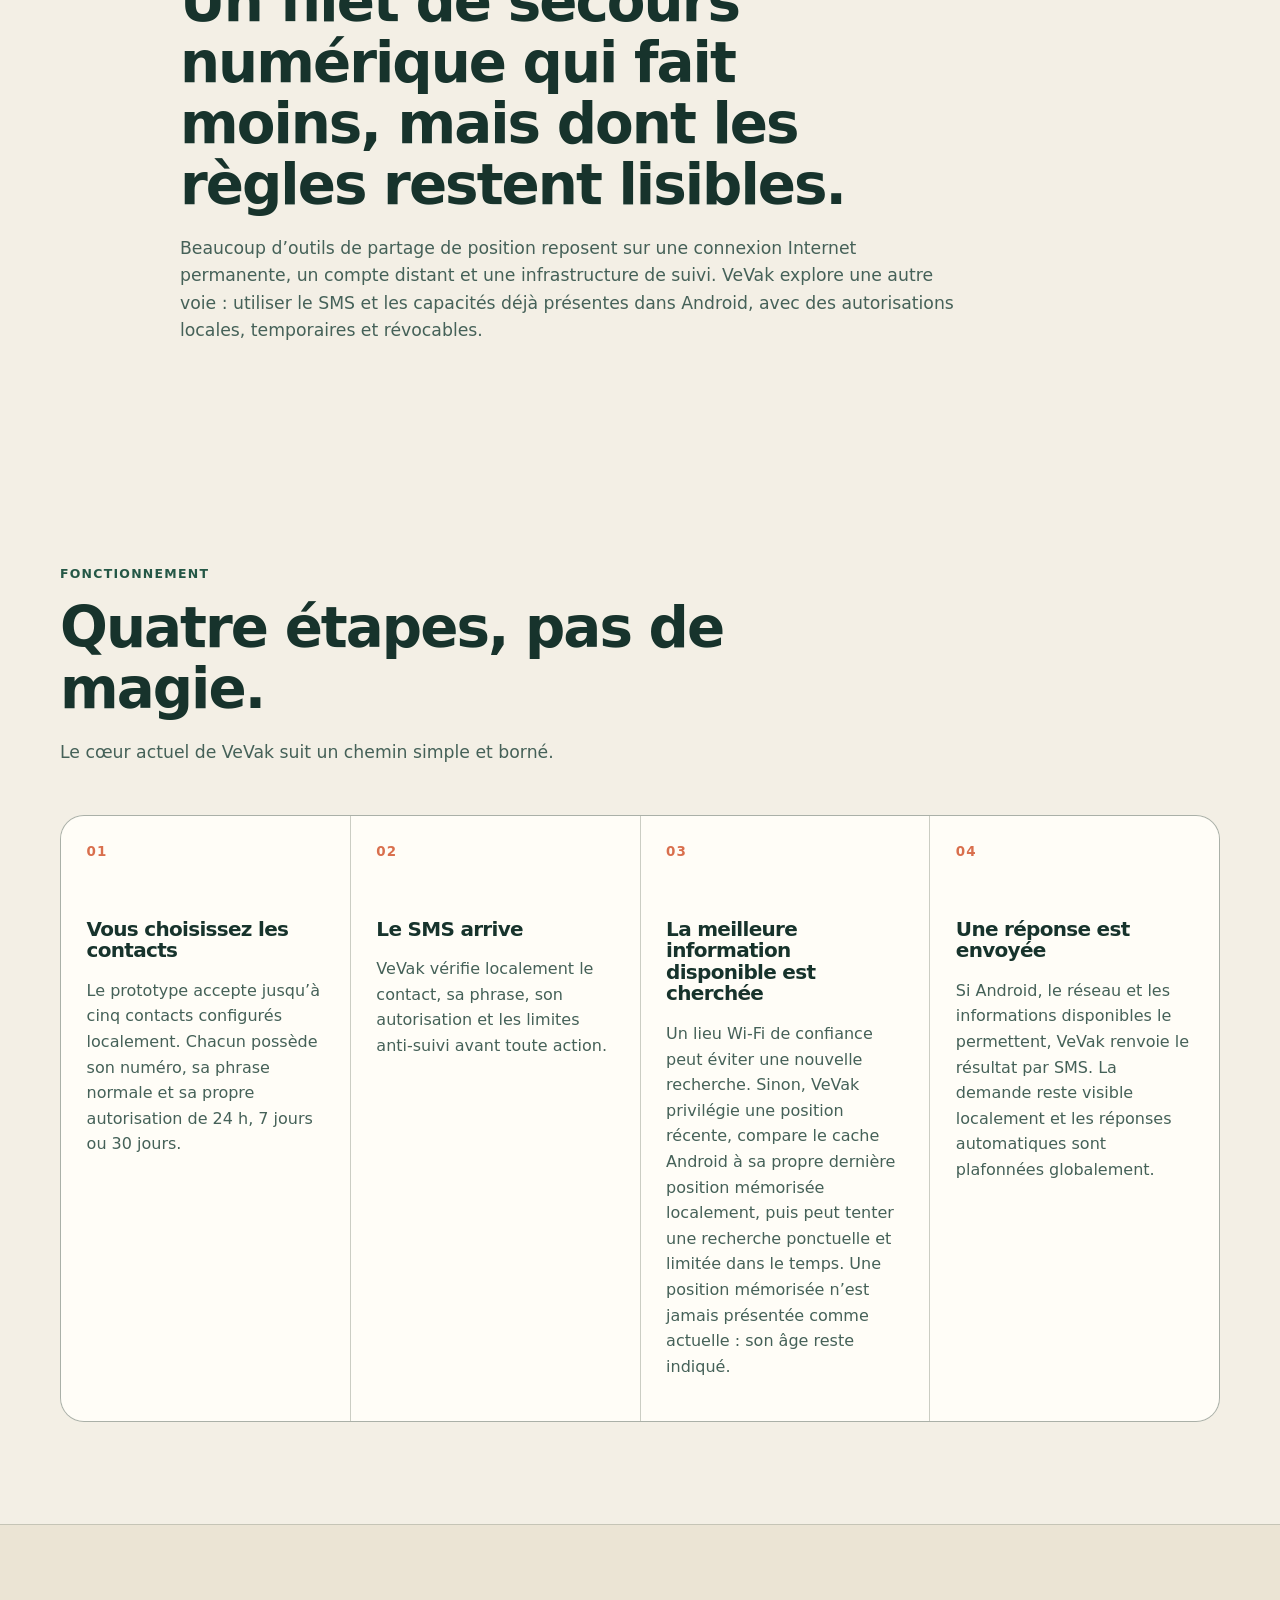
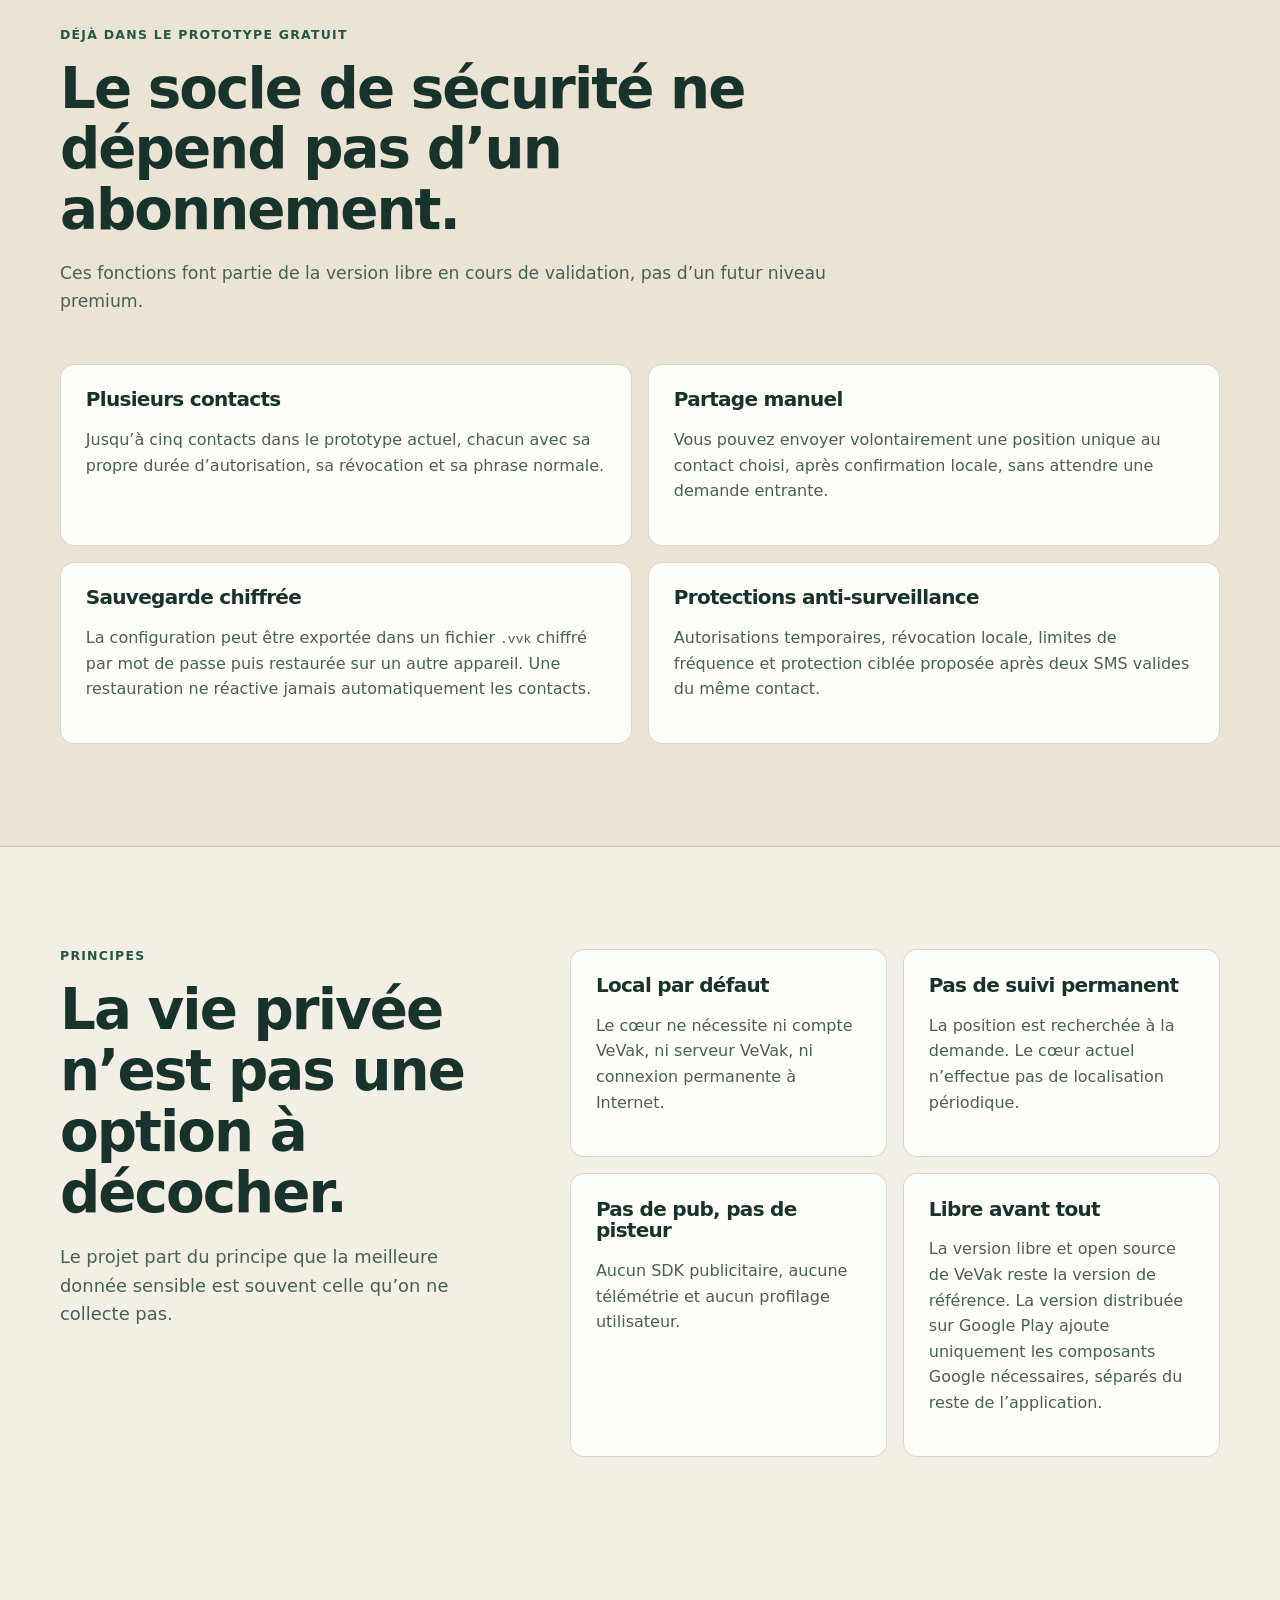
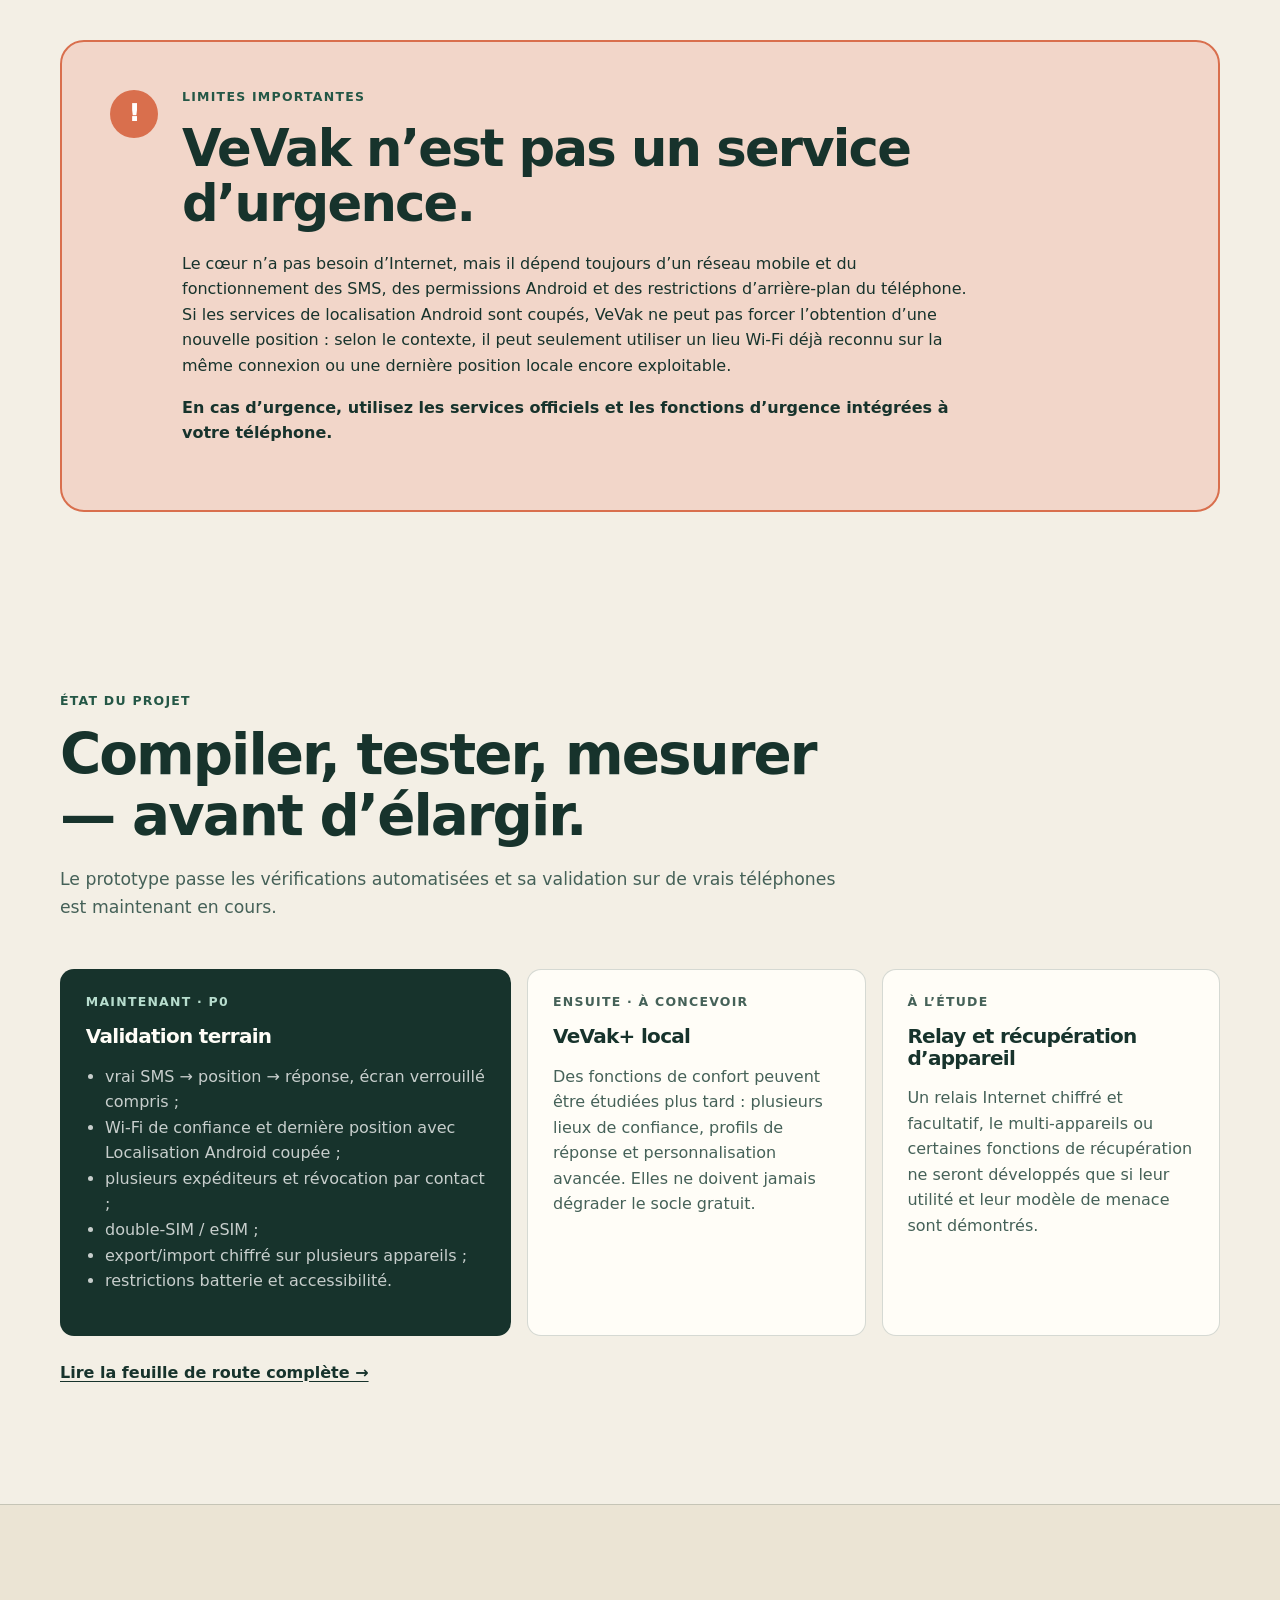
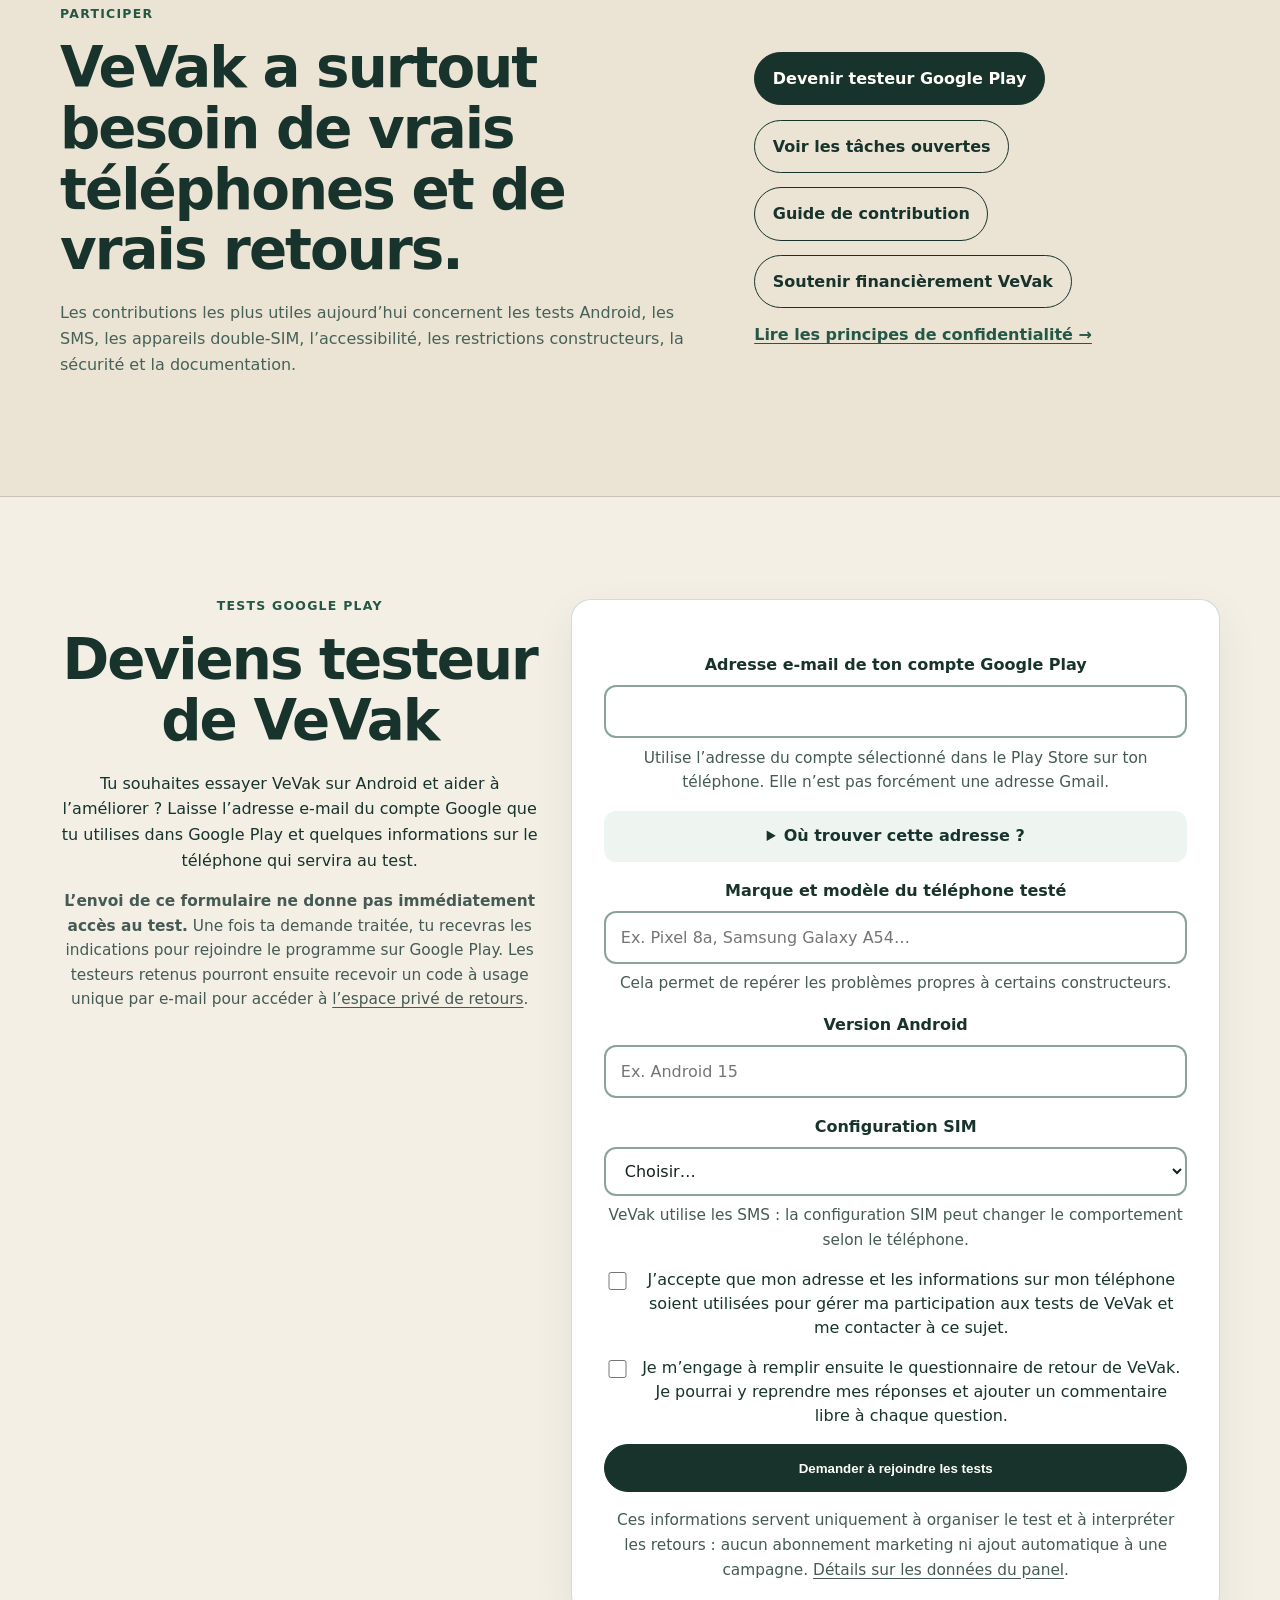
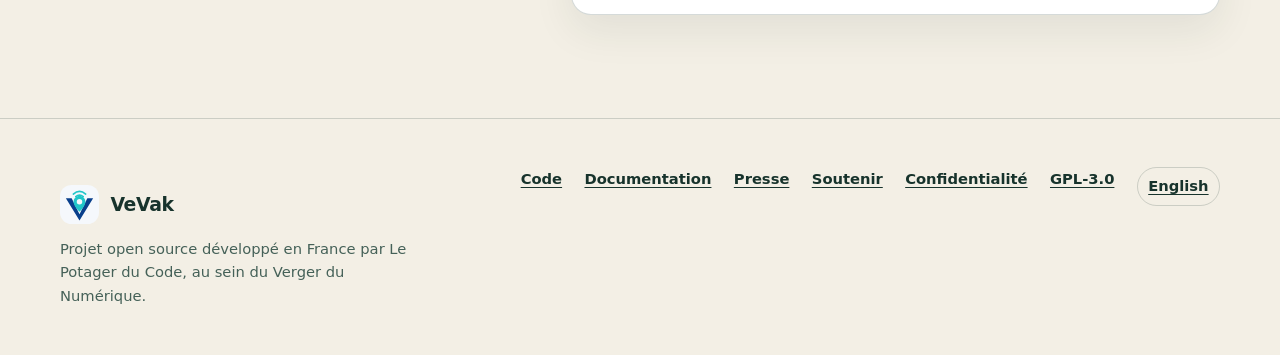
==== commit d0791281: "En-tête : œil accessible et mise à jour des ressources" ====
--- a/index.html
+++ b/index.html
@@ -9,13 +9,13 @@
   <title>VeVak — Une position par SMS, sous votre contrôle</title>
   <link rel="canonical" href="https://vevak.lepotager.org/">
   <link rel="icon" href="assets/favicon.svg" type="image/svg+xml">
-  <link rel="stylesheet" href="assets/styles.css?v=20260918-a11y-v2">
+  <link rel="stylesheet" href="assets/styles.css?v=20261029-eye">
   <link rel="stylesheet" href="assets/header.css?v=20260918-a11y-v2" data-vevak-common-header>
   <link rel="stylesheet" href="assets/tester-form.css?v=20260927">
   <link rel="alternate" hreflang="fr" href="https://vevak.lepotager.org/">
   <link rel="alternate" hreflang="en" href="https://vevak.lepotager.org/en/">
   <script>try{if(localStorage.getItem("vevak-accessible-mode")==="true")document.documentElement.dataset.vevakAccessible="true"}catch(e){}</script>
-  <script defer src="assets/site.js?v=20260918-a11y-v2"></script>
+  <script defer src="assets/site.js?v=20261029-eye"></script>
   <script defer src="assets/tester-form.js?v=20260927"></script>
 </head>
 <body data-lang="fr">
@@ -40,10 +40,8 @@
         <a class="lang-link" data-lang-choice="en" href="./en/" lang="en">EN</a>
         <button class="a11y-toggle header-icon-button" type="button" data-vevak-accessibility-toggle aria-pressed="false" aria-label="Version accessible" title="Version accessible">
           <svg viewBox="0 0 24 24" aria-hidden="true" focusable="false">
-            <circle cx="12" cy="5.4" r="1.65"></circle>
-            <path d="M5.6 9.25c1.85 1 4.02 1.5 6.4 1.5s4.55-.5 6.4-1.5"></path>
-            <path d="M12 10.75v3.1"></path>
-            <path d="M9.15 19.25 12 13.85l2.85 5.4"></path>
+            <path d="M2 12s3.5-6 10-6 10 6 10 6-3.5 6-10 6S2 12 2 12Z" fill="none" stroke="currentColor" stroke-width="1.9" stroke-linecap="round" stroke-linejoin="round"></path>
+            <circle cx="12" cy="12" r="3" fill="none" stroke="currentColor" stroke-width="1.9"></circle>
           </svg>
           <span class="header-visually-hidden" data-a11y-label>Version accessible</span>
         </button>
--- a/assets/styles.css
+++ b/assets/styles.css
@@ -493,10 +493,12 @@
   margin-right:.4em;
   vertical-align:-.18em;
   background:#005fcc;
-  -webkit-mask:url("data:image/svg+xml,%3Csvg xmlns='http://www.w3.org/2000/svg' viewBox='0 0 24 24'%3E%3Ccircle cx='12' cy='12' r='10' fill='none' stroke='black' stroke-width='2'/%3E%3Ccircle cx='12' cy='6.2' r='1.8' fill='black'/%3E%3Cpath d='M6.7 9h10.6v2H13v2.5l3.1 5.2h-2.5L12 15.9l-1.6 2.8H7.9l3.1-5.2V11H6.7z' fill='black'/%3E%3C/svg%3E") center/contain no-repeat;
-  mask:url("data:image/svg+xml,%3Csvg xmlns='http://www.w3.org/2000/svg' viewBox='0 0 24 24'%3E%3Ccircle cx='12' cy='12' r='10' fill='none' stroke='black' stroke-width='2'/%3E%3Ccircle cx='12' cy='6.2' r='1.8' fill='black'/%3E%3Cpath d='M6.7 9h10.6v2H13v2.5l3.1 5.2h-2.5L12 15.9l-1.6 2.8H7.9l3.1-5.2V11H6.7z' fill='black'/%3E%3C/svg%3E") center/contain no-repeat;
+  -webkit-mask:url("data:image/svg+xml,%3Csvg xmlns='http://www.w3.org/2000/svg' viewBox='0 0 24 24'%3E%3Cpath d='M2 12s3.5-6 10-6 10 6 10 6-3.5 6-10 6S2 12 2 12Z' fill='none' stroke='black' stroke-width='2'/%3E%3Ccircle cx='12' cy='12' r='3' fill='none' stroke='black' stroke-width='2'/%3E%3C/svg%3E") center/contain no-repeat;
+  mask:url("data:image/svg+xml,%3Csvg xmlns='http://www.w3.org/2000/svg' viewBox='0 0 24 24'%3E%3Cpath d='M2 12s3.5-6 10-6 10 6 10 6-3.5 6-10 6S2 12 2 12Z' fill='none' stroke='black' stroke-width='2'/%3E%3Ccircle cx='12' cy='12' r='3' fill='none' stroke='black' stroke-width='2'/%3E%3C/svg%3E") center/contain no-repeat;
 }
 @media(max-width:520px){
   [class*="a11y-toggle"],[class*="accessibility-toggle"]{font-size:0!important}
   [class*="a11y-toggle"]::before,[class*="accessibility-toggle"]::before{width:20px;height:20px;flex-basis:20px;margin:0;vertical-align:middle}
 }
+
+[class*="a11y-toggle"]:has(svg)::before,[class*="accessibility-toggle"]:has(svg)::before{content:none!important;display:none!important}
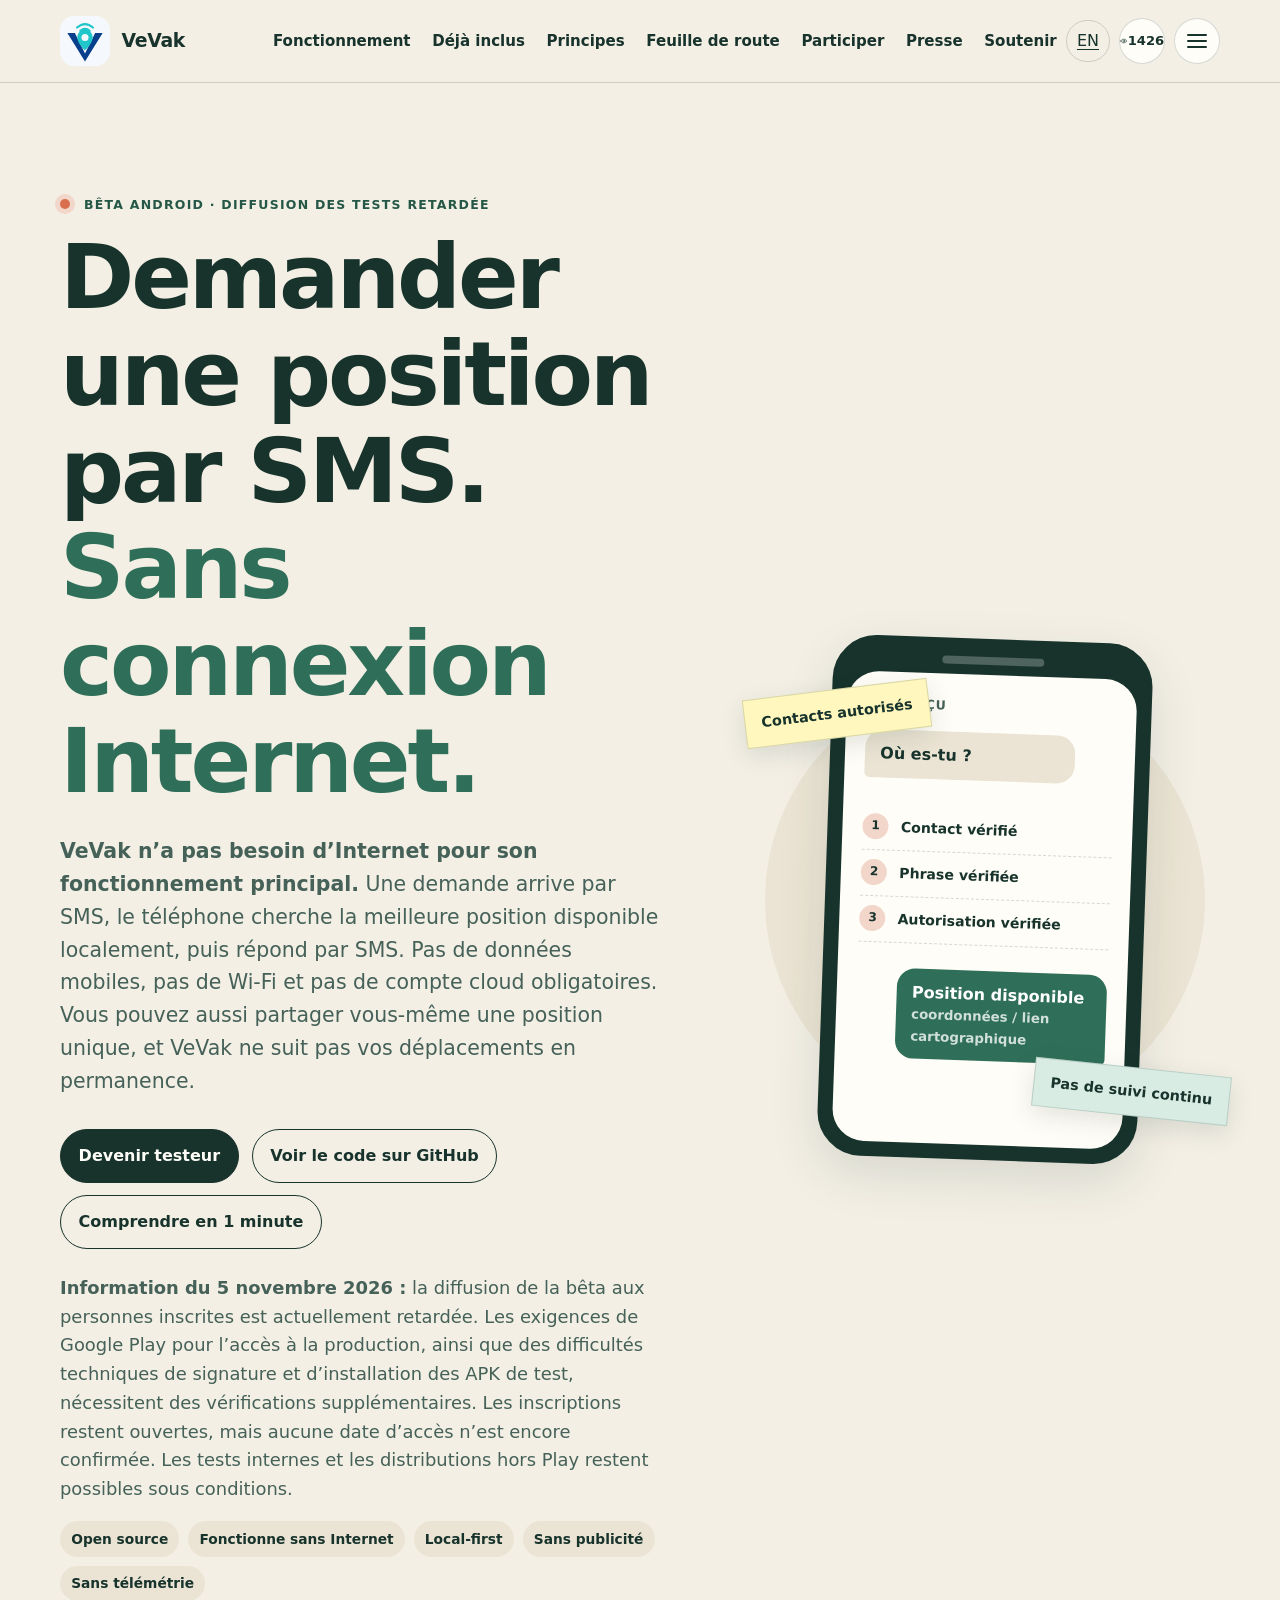
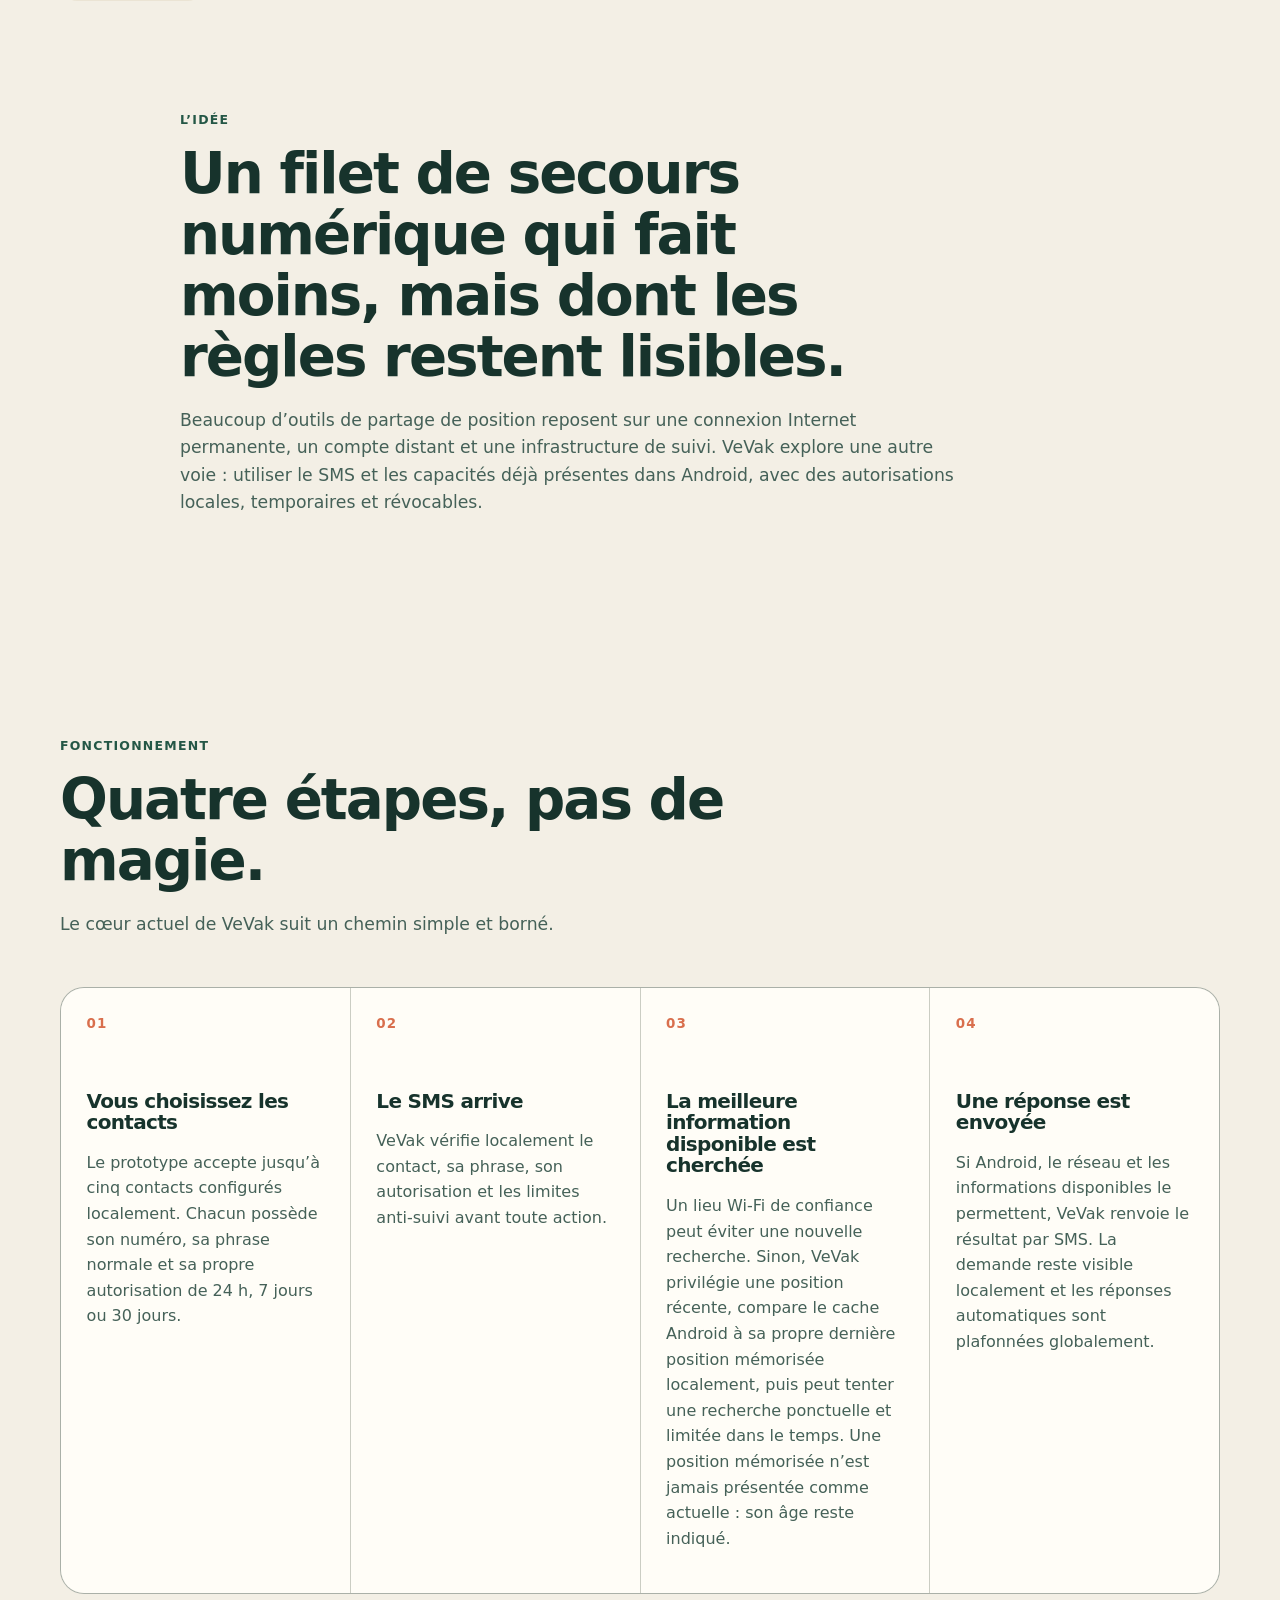
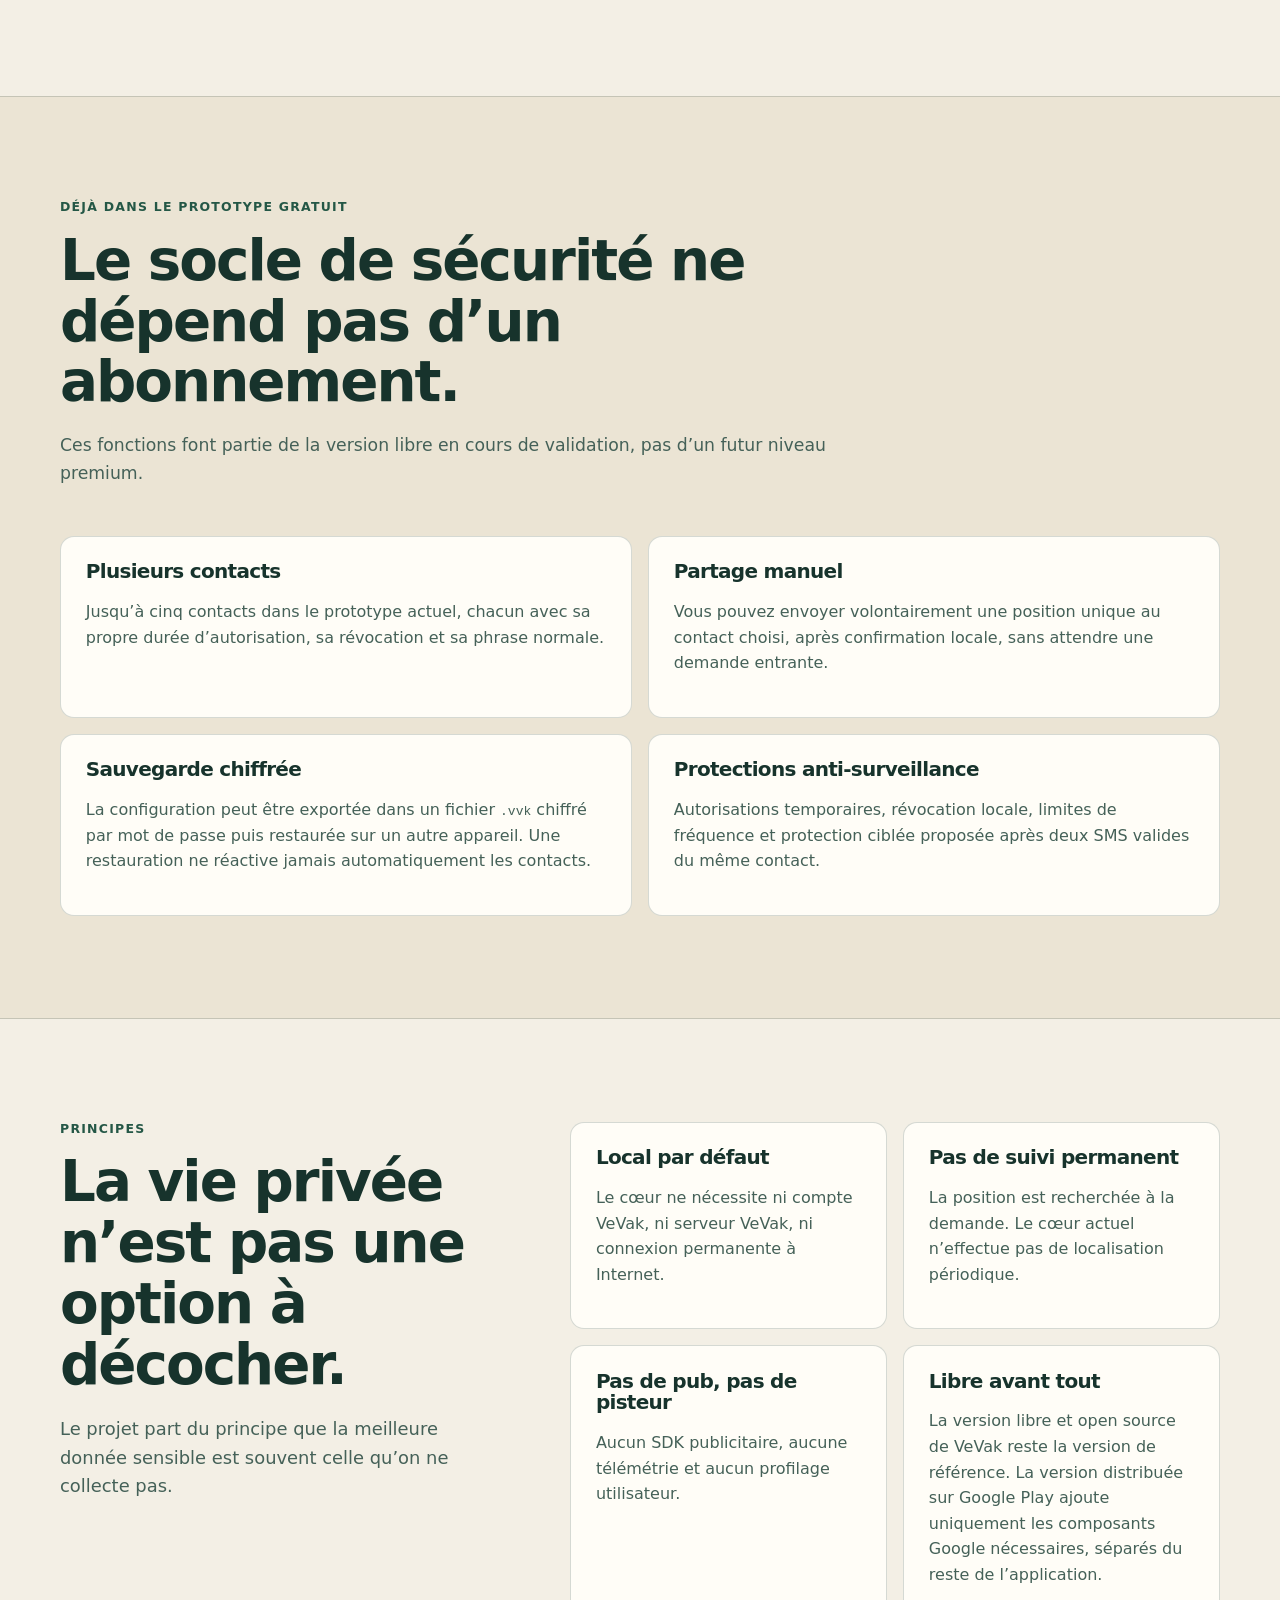
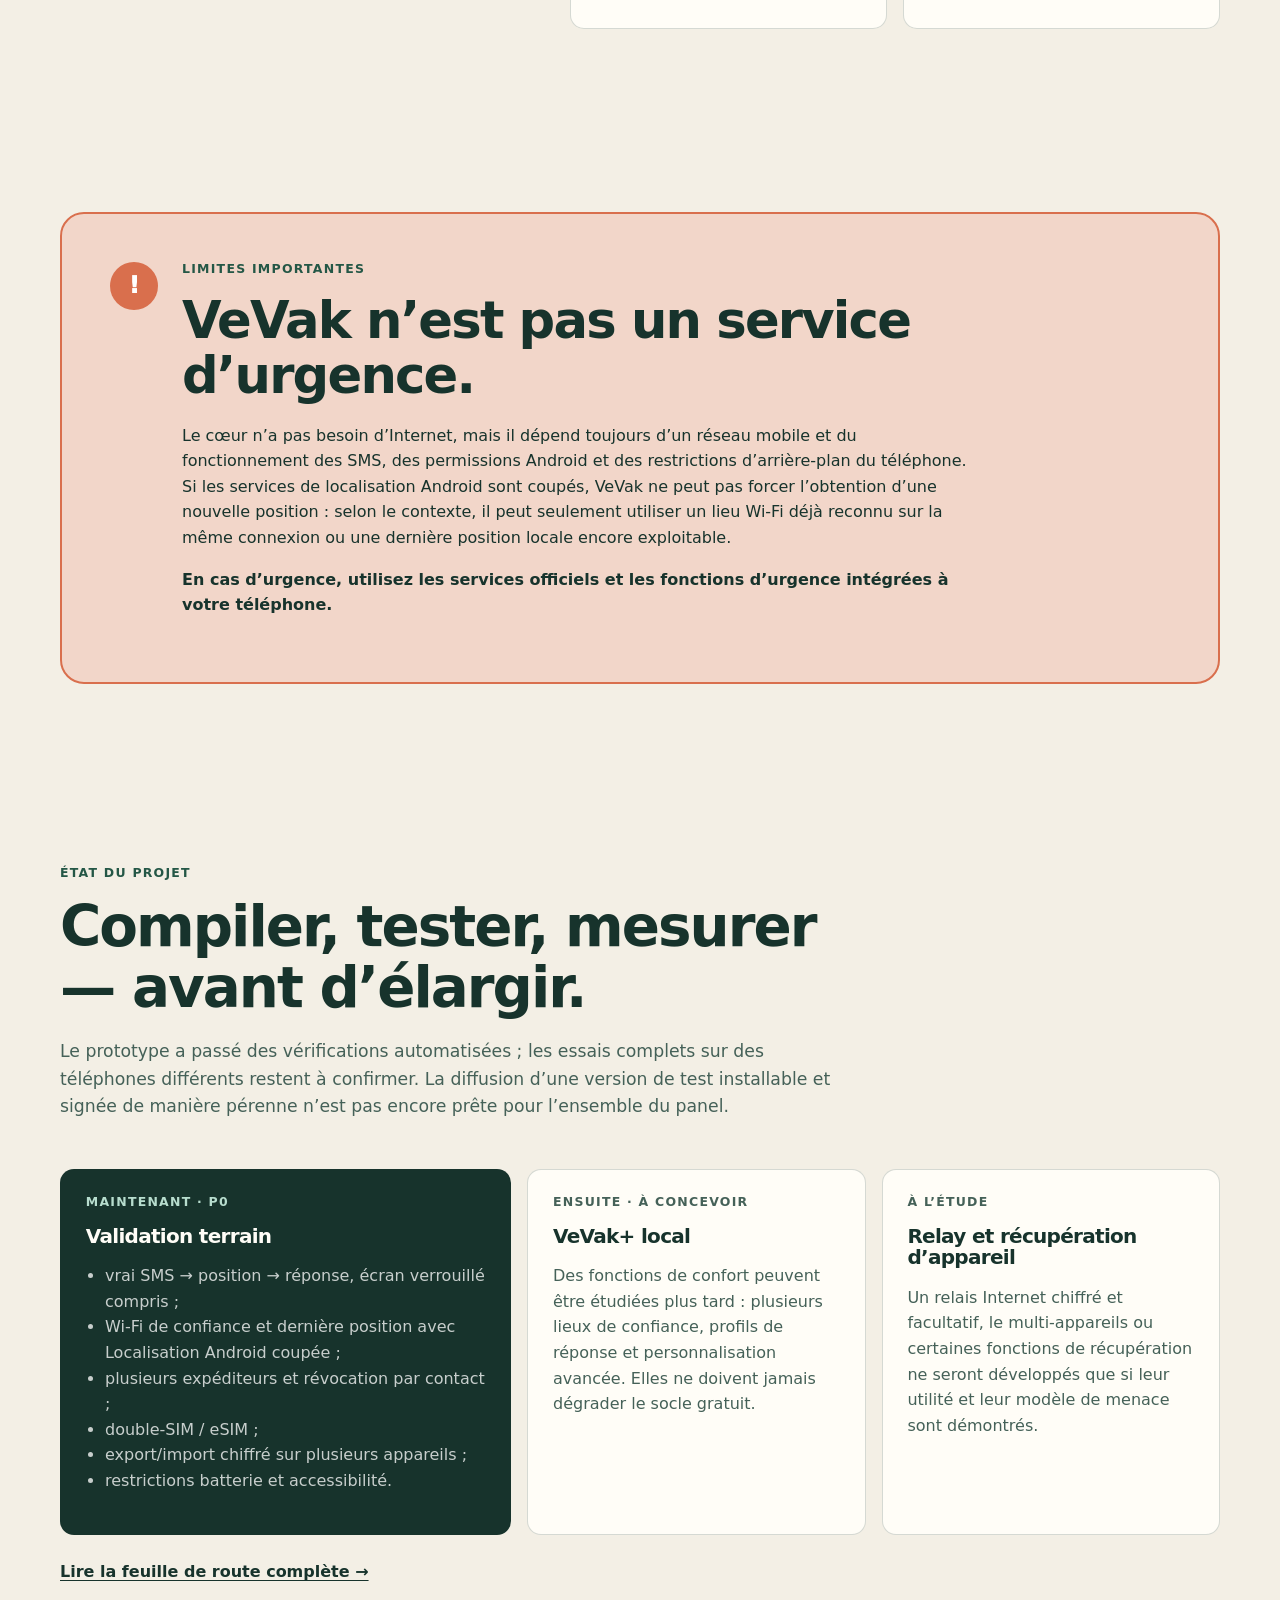
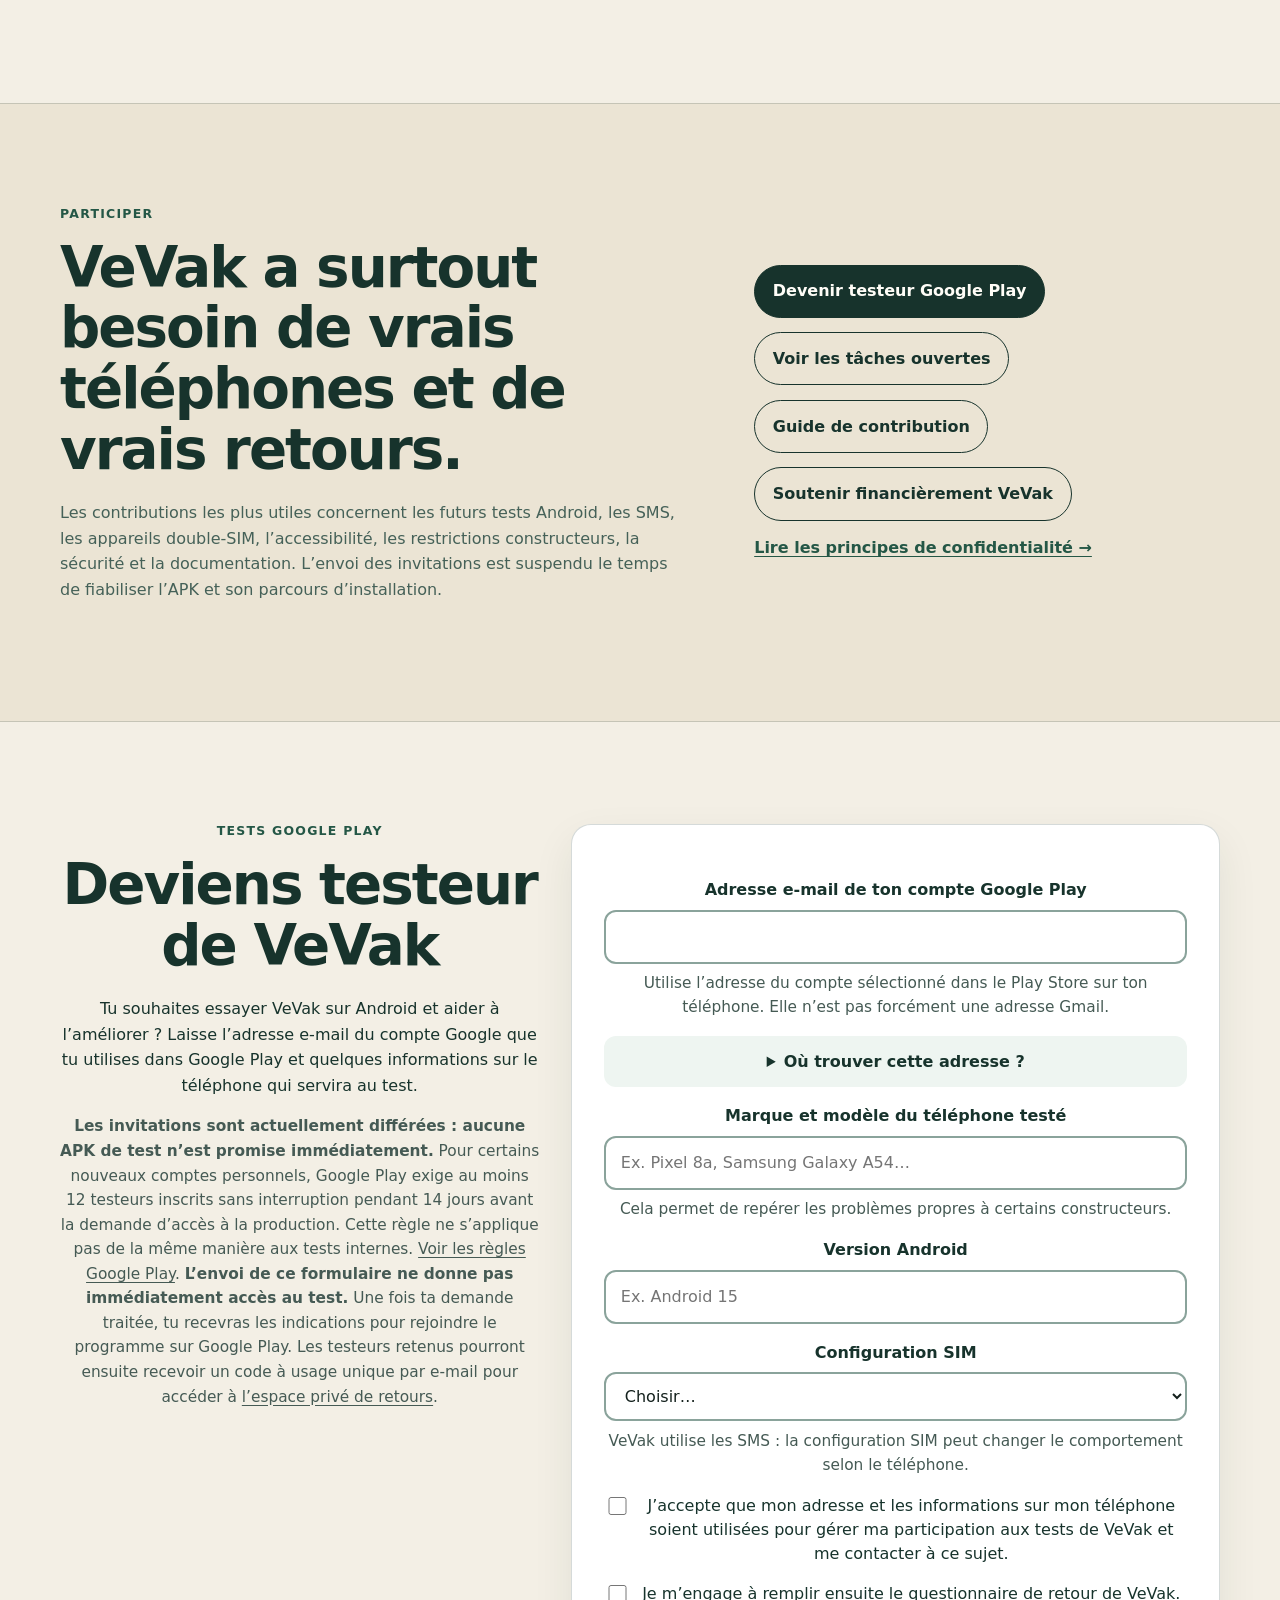
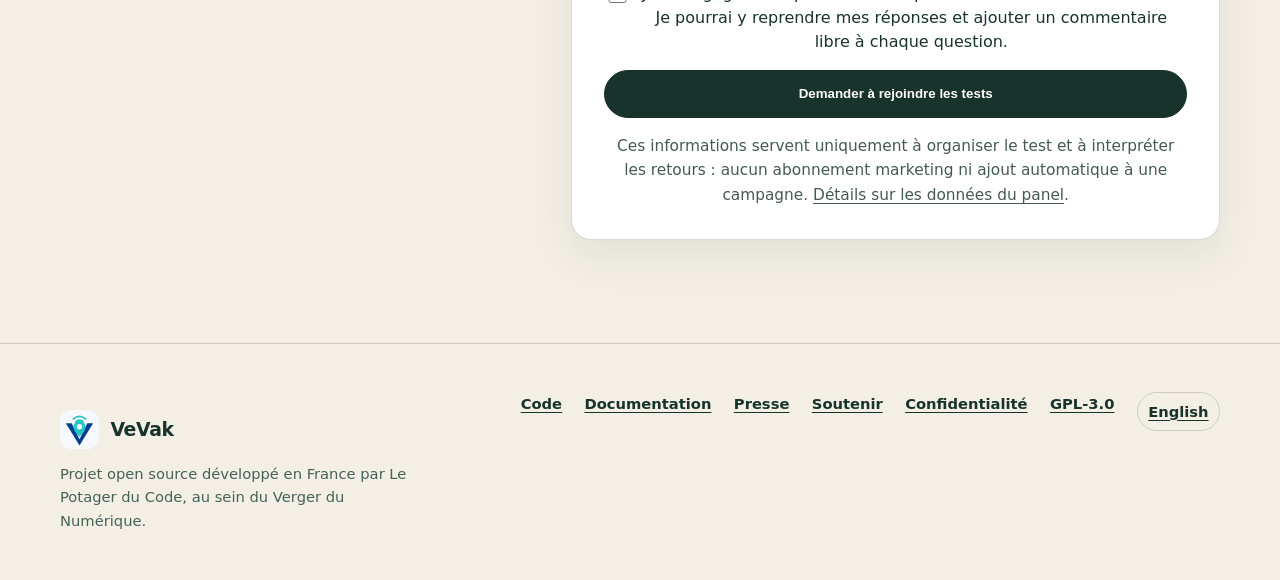
==== commit 270311ac: "docs: clarify verified project and beta distribution status [skip ci]" ====
--- a/index.html
+++ b/index.html
@@ -56,7 +56,7 @@
     <section class="hero">
       <div class="wrap hero-grid">
         <div class="hero-copy">
-          <p class="eyebrow"><span class="status-dot"></span> Bêta Android · validation terrain en cours</p>
+          <p class="eyebrow"><span class="status-dot"></span> Bêta Android · diffusion des tests retardée</p>
           <h1>Demander une position par SMS.<br><span>Sans connexion Internet.</span></h1>
           <p class="lead"><strong>VeVak n’a pas besoin d’Internet pour son fonctionnement principal.</strong> Une demande arrive par SMS, le téléphone cherche la meilleure position disponible localement, puis répond par SMS. Pas de données mobiles, pas de Wi-Fi et pas de compte cloud obligatoires. Vous pouvez aussi partager vous-même une position unique, et VeVak ne suit pas vos déplacements en permanence.</p>
           <div class="actions">
@@ -64,7 +64,7 @@
             <a class="button secondary" href="https://github.com/jasmin-abernathy/vevak">Voir le code sur GitHub</a>
             <a class="button secondary" href="#fonctionnement">Comprendre en 1 minute</a>
           </div>
-          <p class="lead-small">VeVak entre dans une phase de tests sur Google Play. L’inscription au panel se fait directement plus bas sur cette page.</p>
+          <p class="lead-small"><strong>Information du 5 novembre 2026 :</strong> la diffusion de la bêta aux personnes inscrites est actuellement retardée. Les exigences de Google Play pour l’accès à la production, ainsi que des difficultés techniques de signature et d’installation des APK de test, nécessitent des vérifications supplémentaires. Les inscriptions restent ouvertes, mais aucune date d’accès n’est encore confirmée. Les tests internes et les distributions hors Play restent possibles sous conditions.</p>
           <ul class="chips" aria-label="Principes clés">
             <li>Open source</li>
             <li>Fonctionne sans Internet</li>
@@ -205,7 +205,7 @@
         <div class="section-heading">
           <p class="kicker">État du projet</p>
           <h2>Compiler, tester, mesurer — avant d’élargir.</h2>
-          <p>Le prototype passe les vérifications automatisées et sa validation sur de vrais téléphones est maintenant en cours.</p>
+          <p>Le prototype a passé des vérifications automatisées ; les essais complets sur des téléphones différents restent à confirmer. La diffusion d’une version de test installable et signée de manière pérenne n’est pas encore prête pour l’ensemble du panel.</p>
         </div>
         <div class="roadmap-grid">
           <article class="roadmap-card current">
@@ -240,7 +240,7 @@
         <div>
           <p class="kicker">Participer</p>
           <h2>VeVak a surtout besoin de vrais téléphones et de vrais retours.</h2>
-          <p>Les contributions les plus utiles aujourd’hui concernent les tests Android, les SMS, les appareils double-SIM, l’accessibilité, les restrictions constructeurs, la sécurité et la documentation.</p>
+          <p>Les contributions les plus utiles concernent les futurs tests Android, les SMS, les appareils double-SIM, l’accessibilité, les restrictions constructeurs, la sécurité et la documentation. L’envoi des invitations est suspendu le temps de fiabiliser l’APK et son parcours d’installation.</p>
         </div>
         <div class="participate-actions">
           <a class="button primary" href="#devenir-testeur" data-play-panel-signup>Devenir testeur Google Play</a>
@@ -258,7 +258,7 @@
           <p class="kicker">Tests Google Play</p>
           <h2>Deviens testeur de VeVak</h2>
           <p>Tu souhaites essayer VeVak sur Android et aider à l’améliorer ? Laisse l’adresse e-mail du compte Google que tu utilises dans Google Play et quelques informations sur le téléphone qui servira au test.</p>
-          <p class="tester-followup"><strong>L’envoi de ce formulaire ne donne pas immédiatement accès au test.</strong> Une fois ta demande traitée, tu recevras les indications pour rejoindre le programme sur Google Play. Les testeurs retenus pourront ensuite recevoir un code à usage unique par e-mail pour accéder à <a href="./retours/">l’espace privé de retours</a>.</p>
+          <p class="tester-followup"><strong>Les invitations sont actuellement différées : aucune APK de test n’est promise immédiatement.</strong> Pour certains nouveaux comptes personnels, Google Play exige au moins 12 testeurs inscrits sans interruption pendant 14 jours avant la demande d’accès à la production. Cette règle ne s’applique pas de la même manière aux tests internes. <a href="https://support.google.com/googleplay/android-developer/answer/14151465?hl=fr">Voir les règles Google Play</a>. <strong>L’envoi de ce formulaire ne donne pas immédiatement accès au test.</strong> Une fois ta demande traitée, tu recevras les indications pour rejoindre le programme sur Google Play. Les testeurs retenus pourront ensuite recevoir un code à usage unique par e-mail pour accéder à <a href="./retours/">l’espace privé de retours</a>.</p>
         </div>
 
         <div class="tester-card">
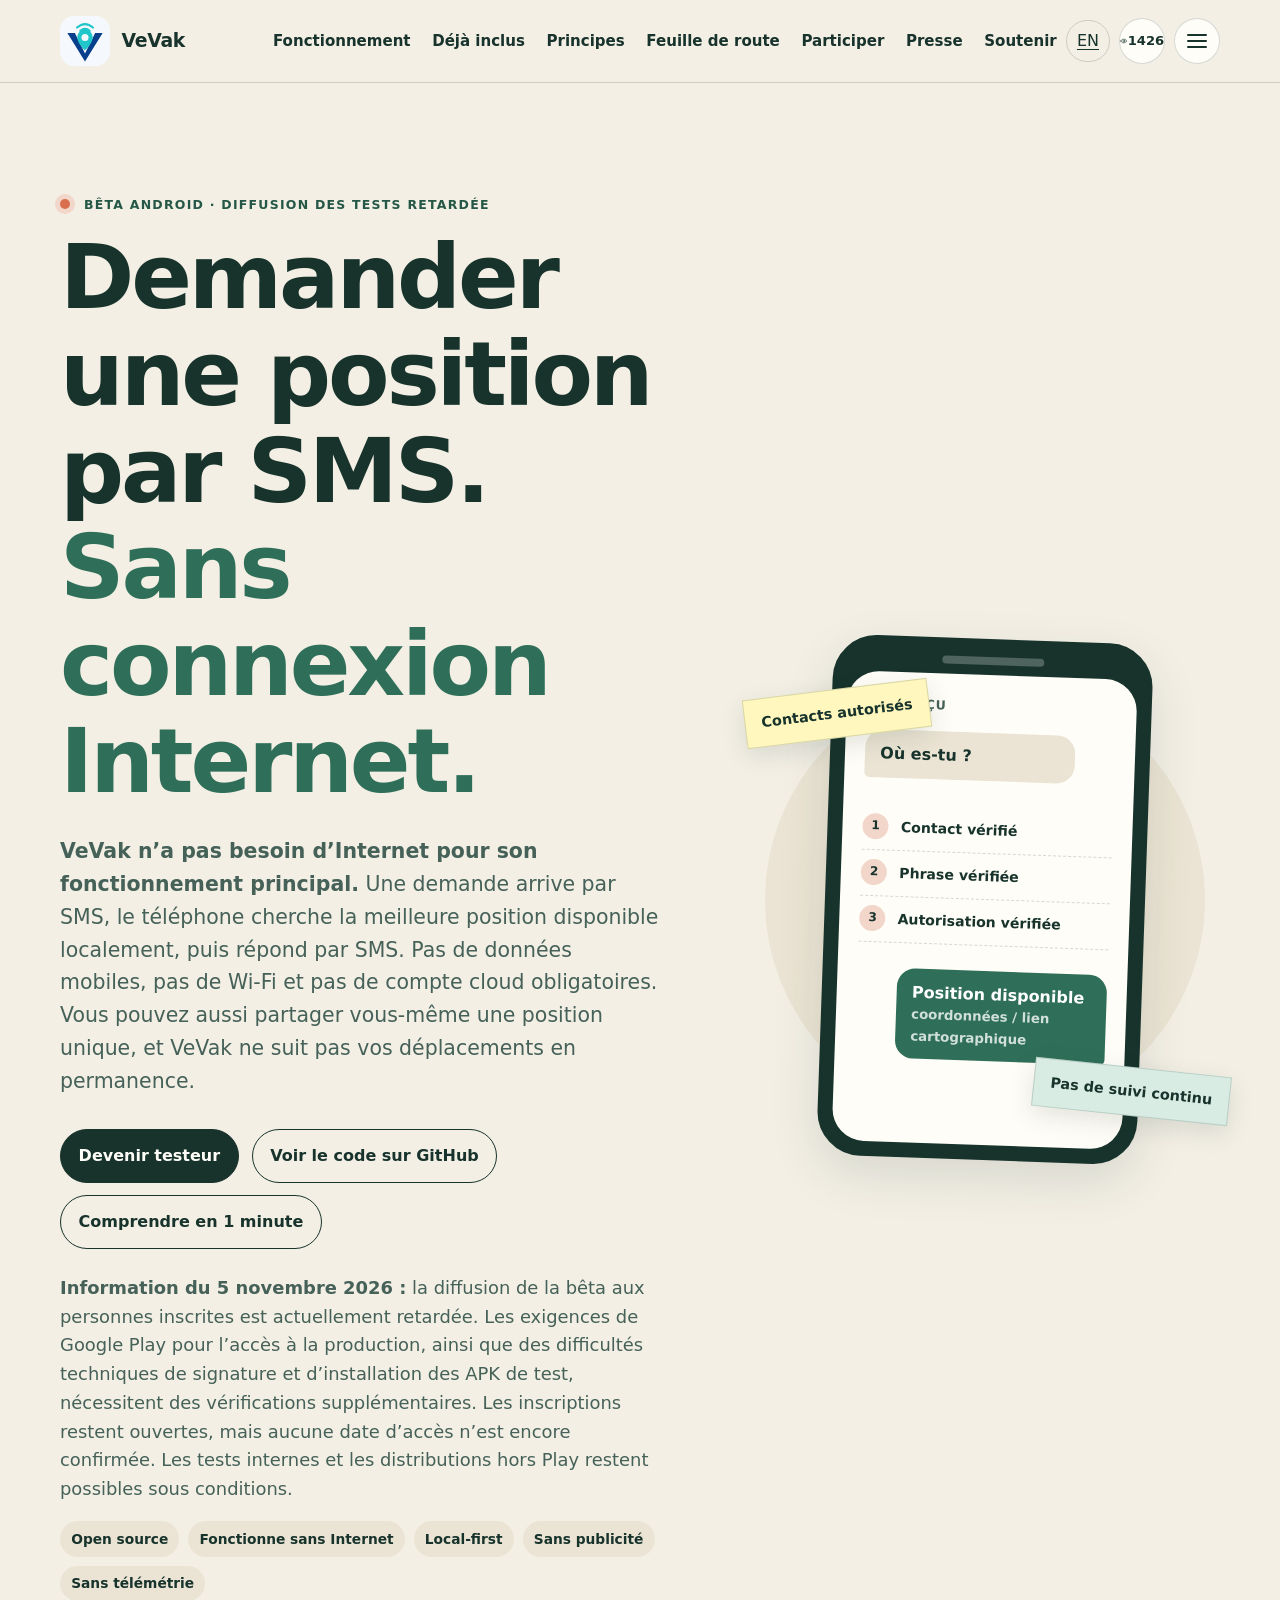
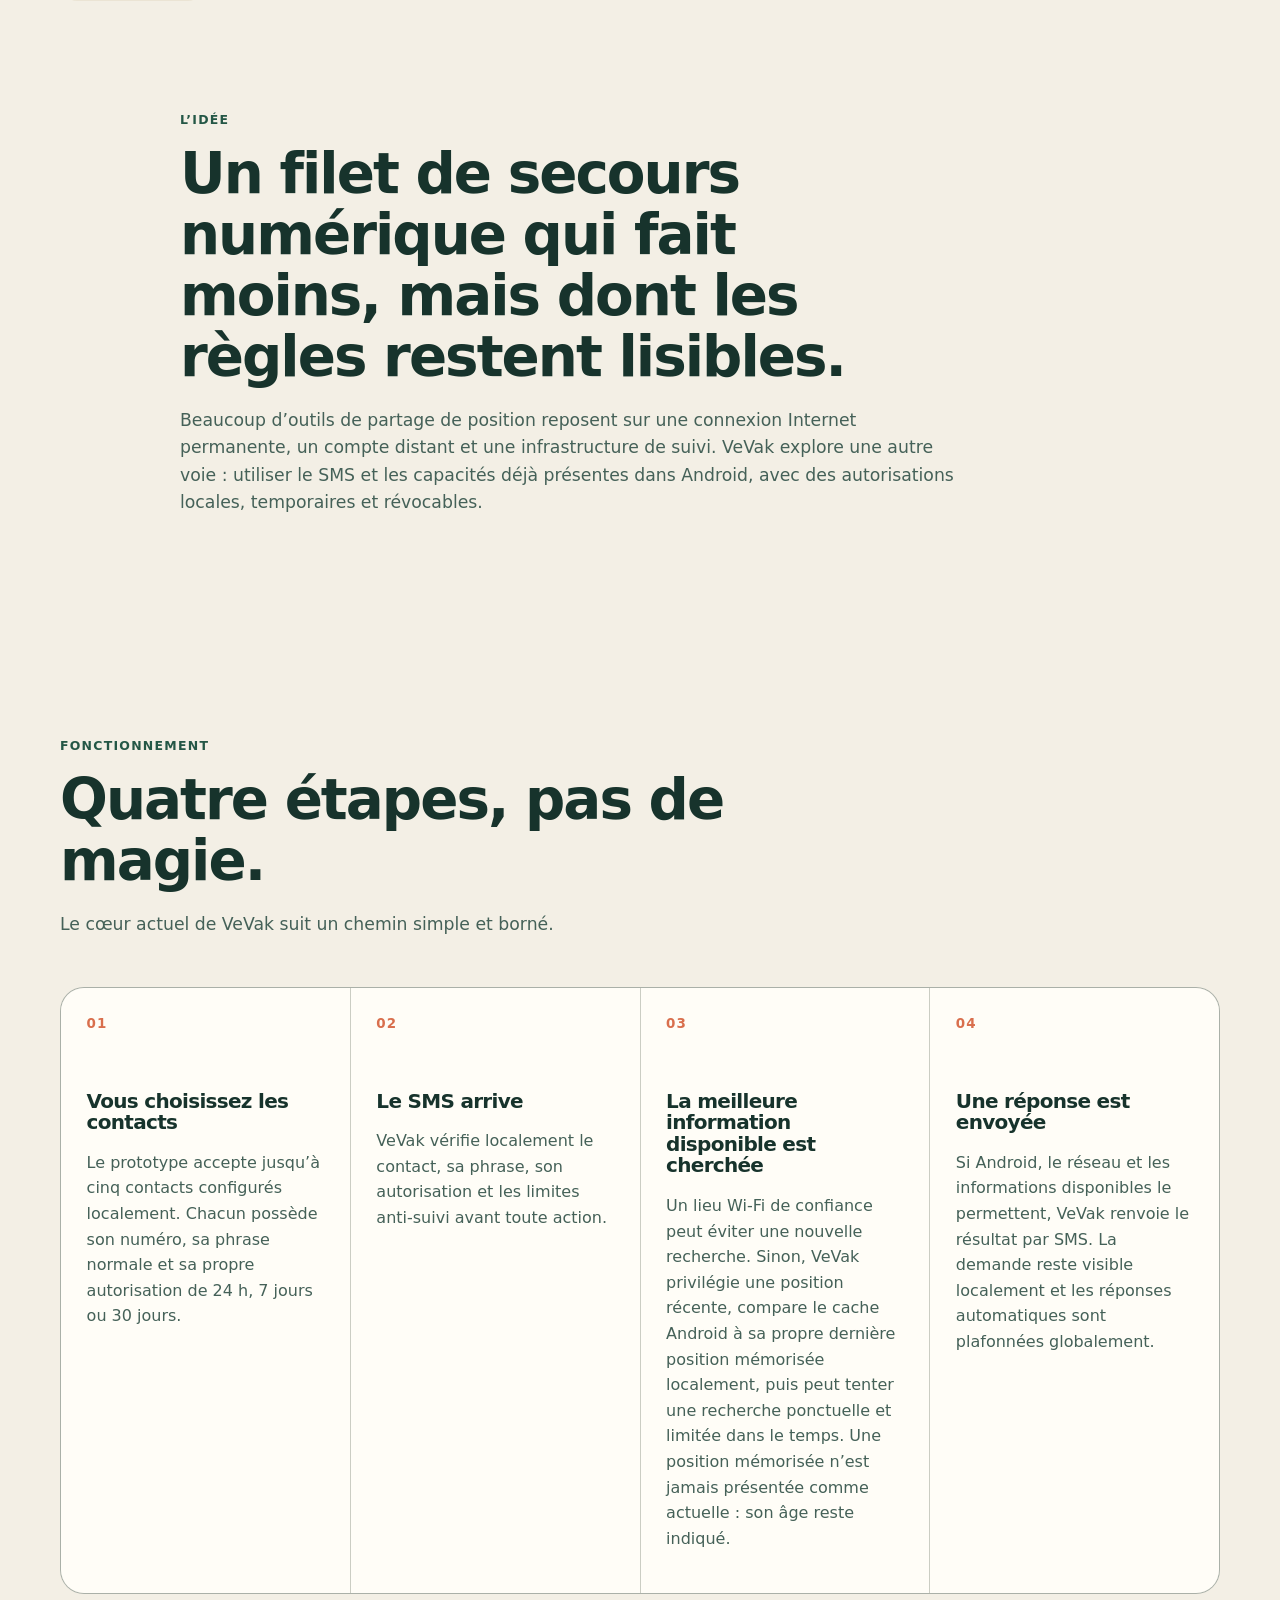
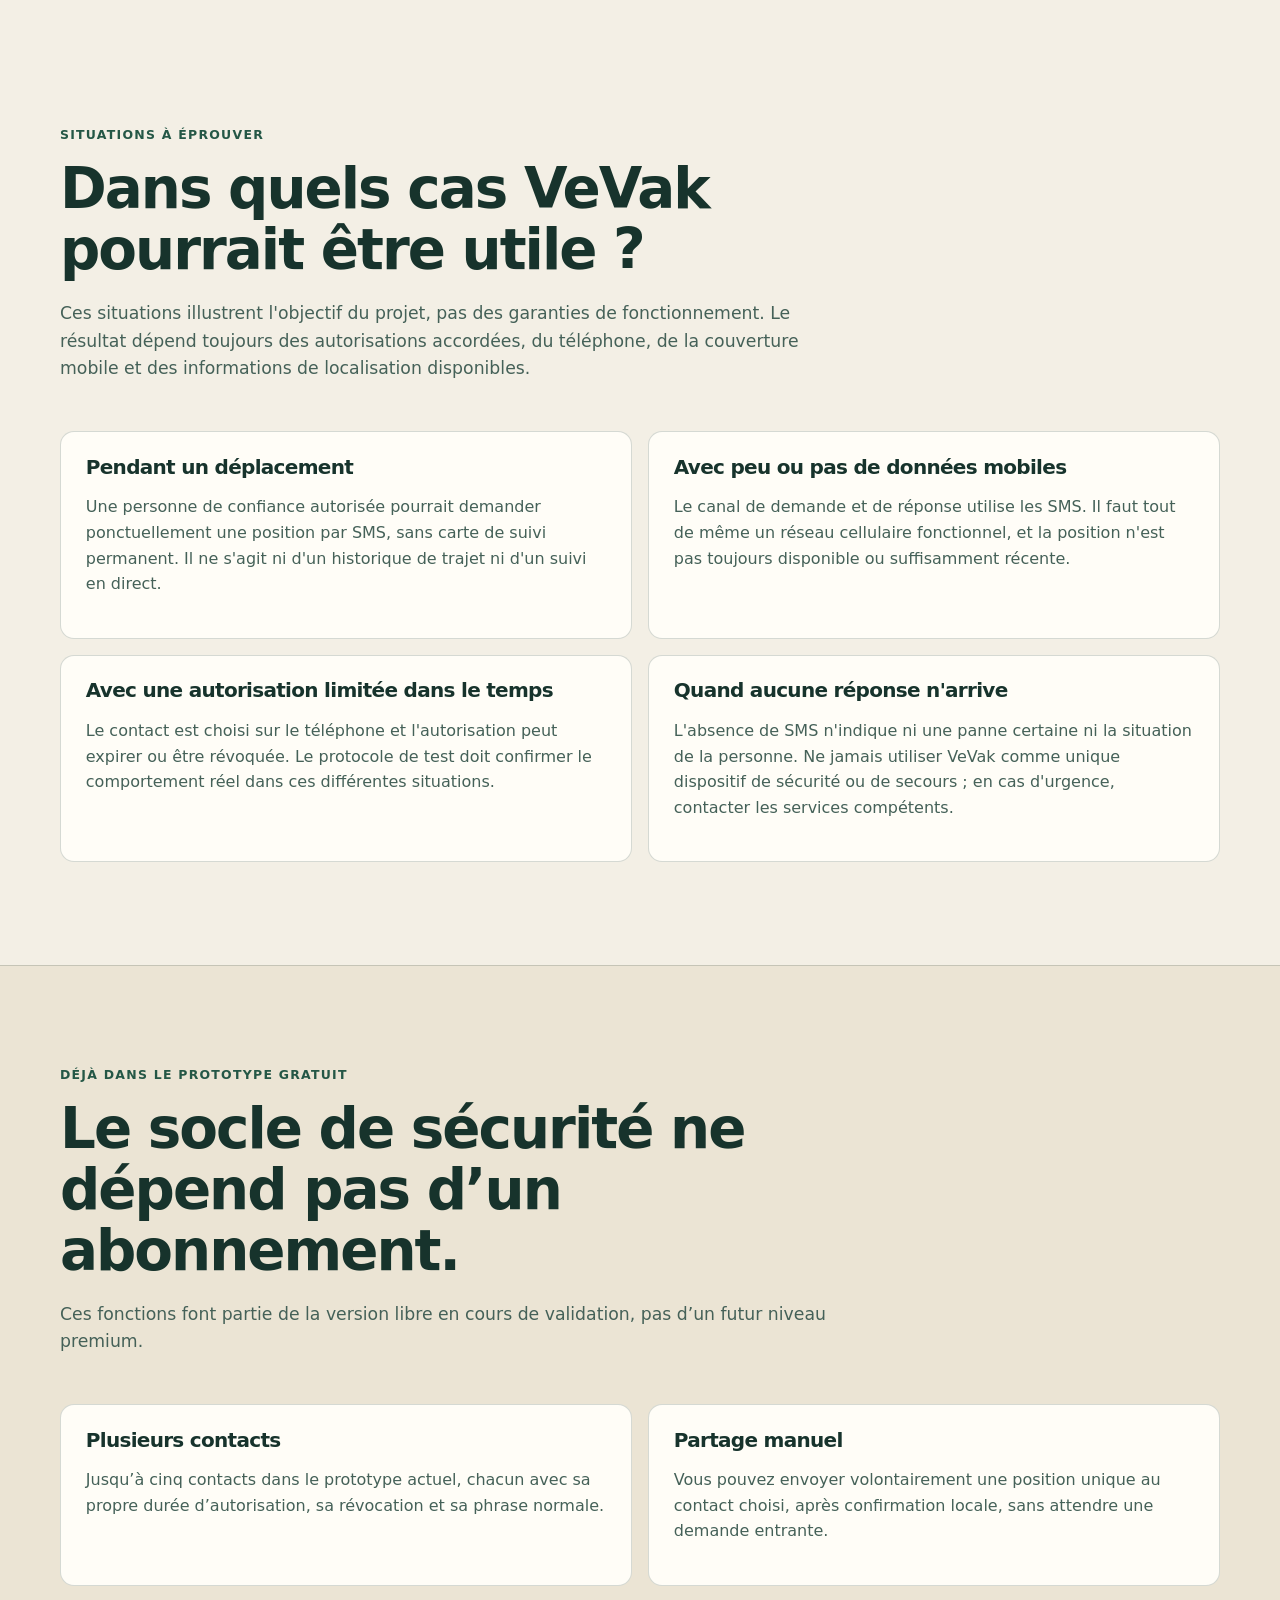
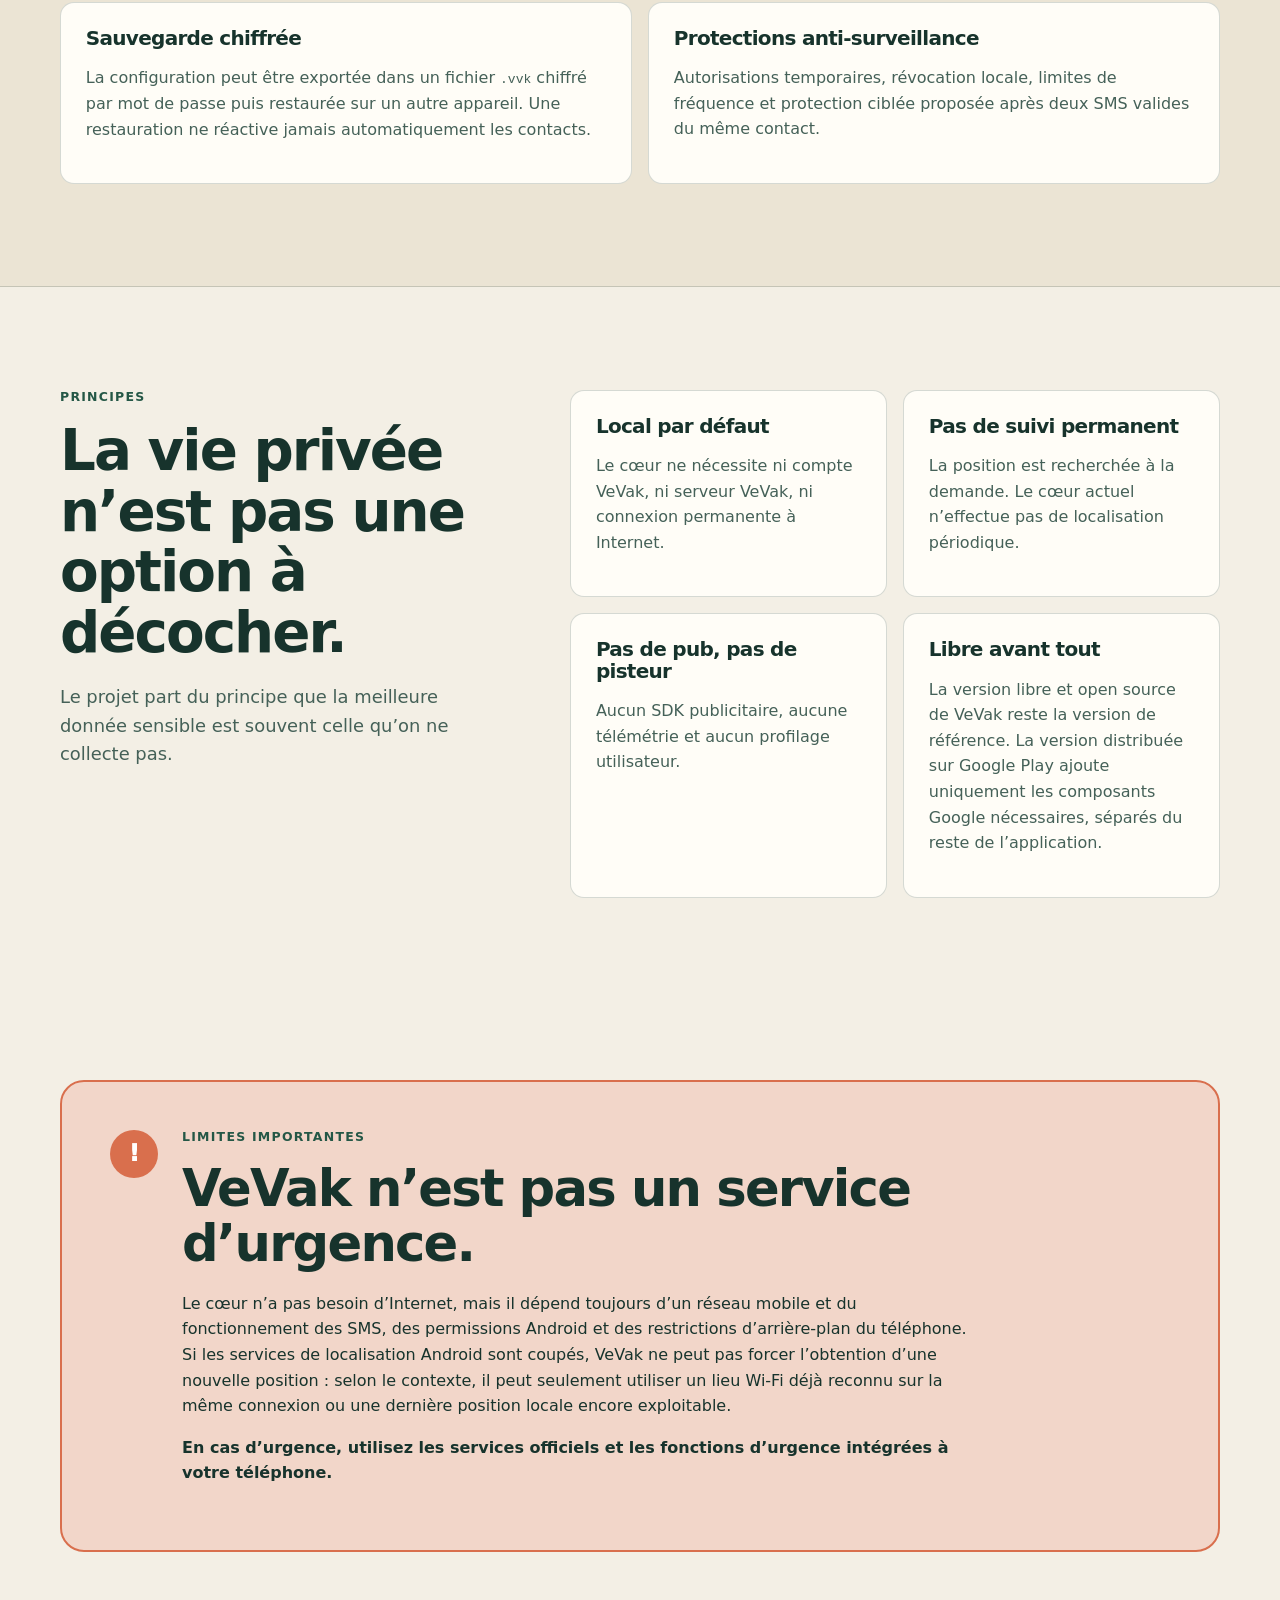
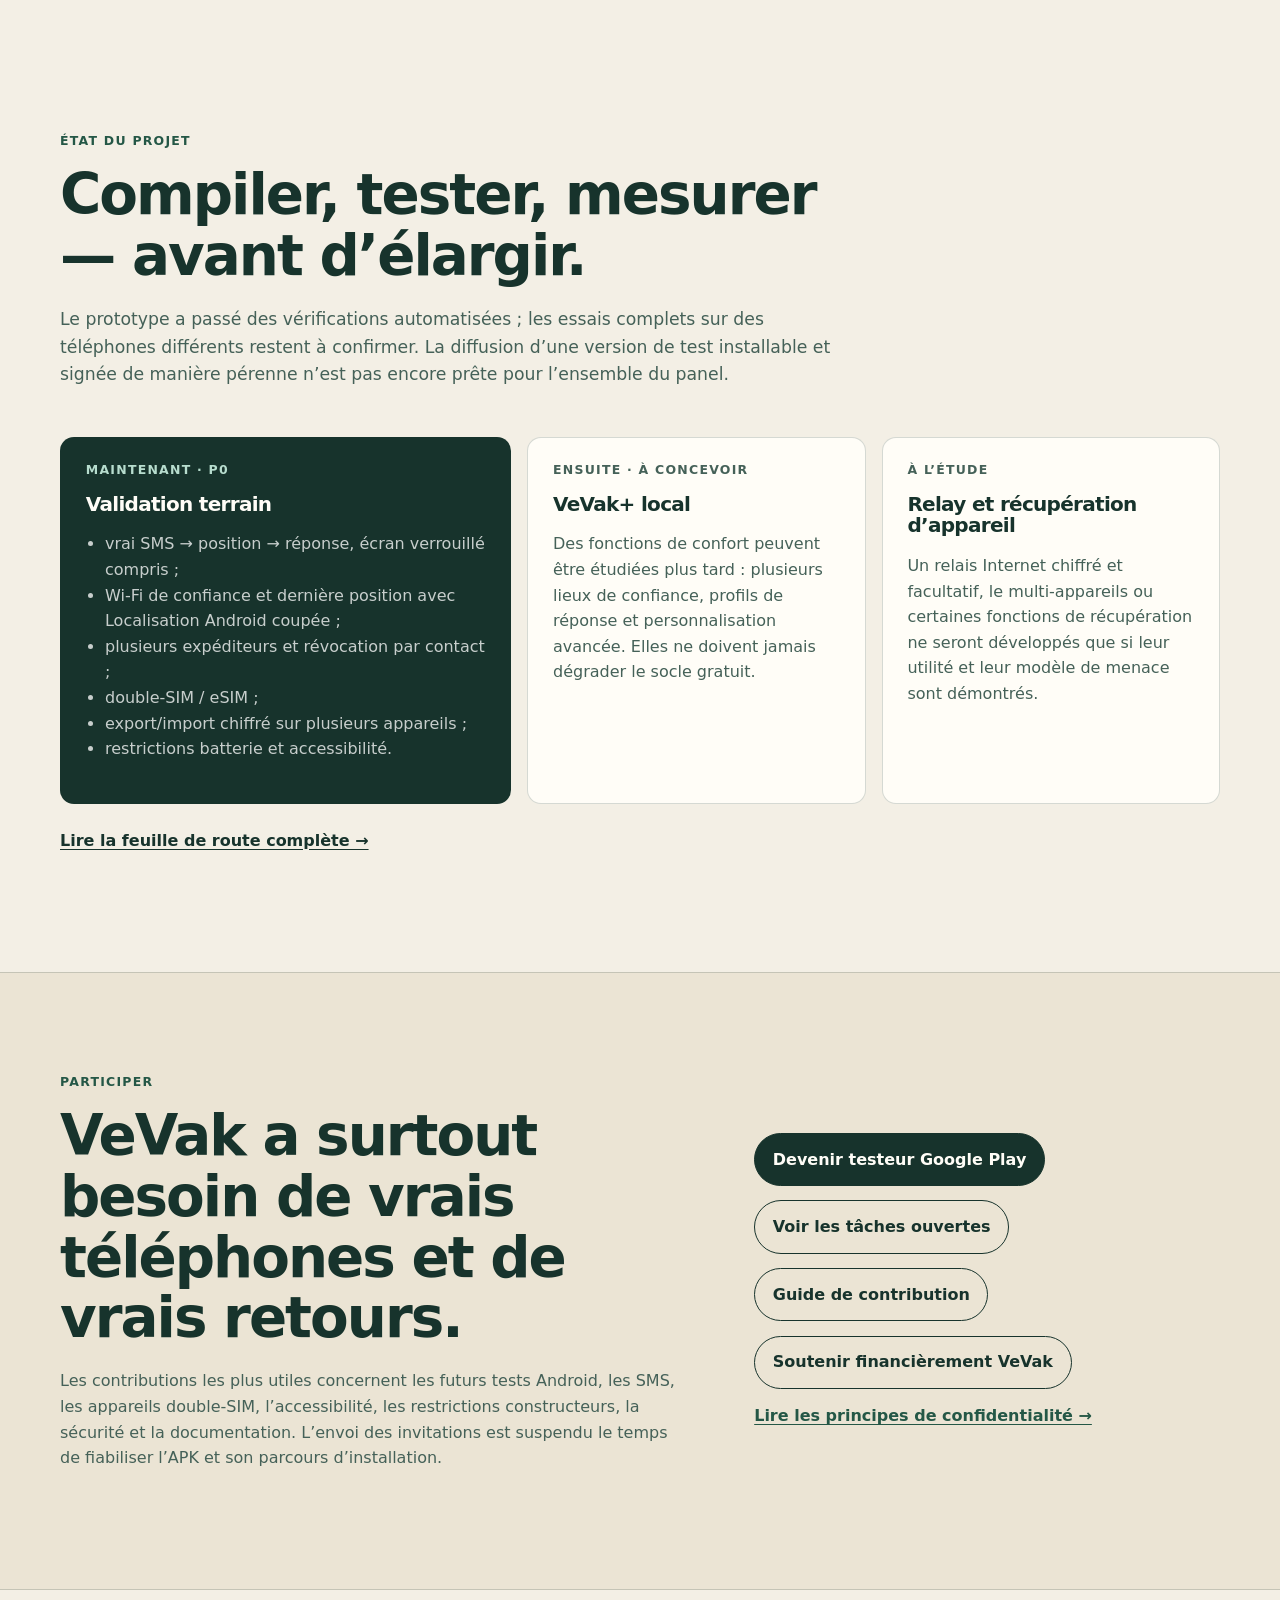
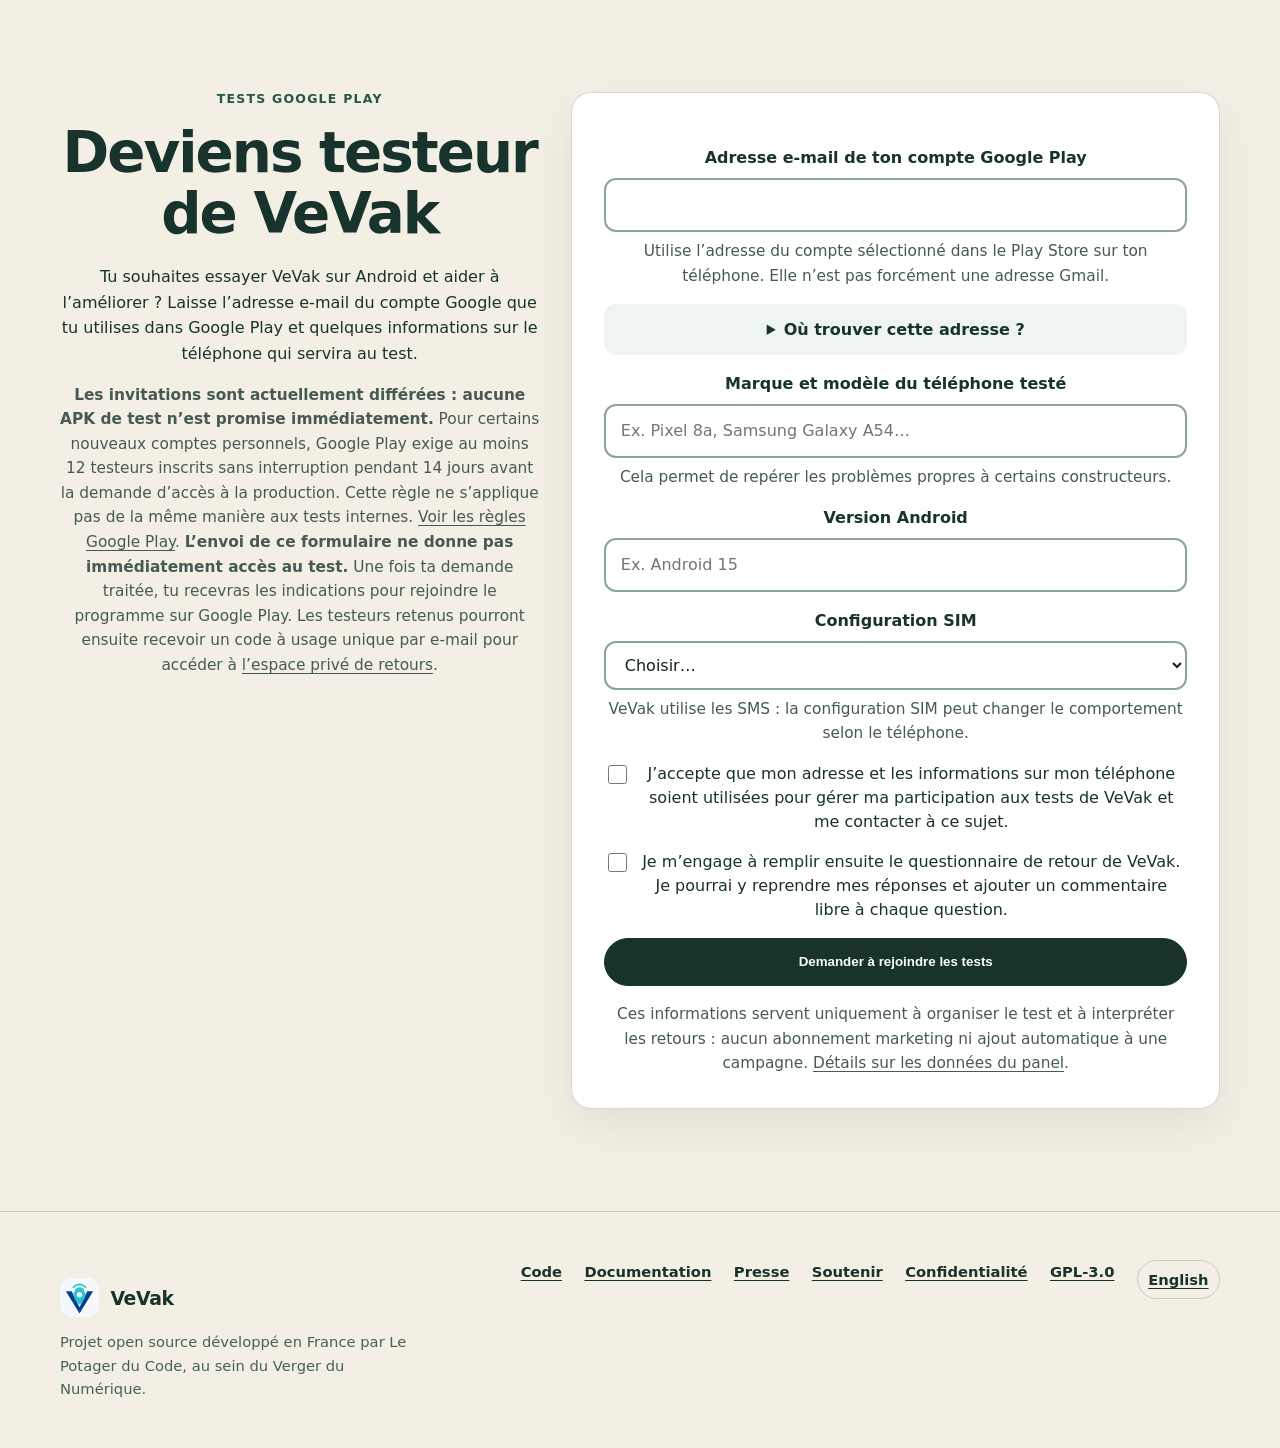
==== commit 4e332e4c: "Présenter des cas d’usage VeVak avec limites et conditions réelles FR/EN [skip ci]" ====
--- a/index.html
+++ b/index.html
@@ -14,8 +14,9 @@
   <link rel="stylesheet" href="assets/tester-form.css?v=20260927">
   <link rel="alternate" hreflang="fr" href="https://vevak.lepotager.org/">
   <link rel="alternate" hreflang="en" href="https://vevak.lepotager.org/en/">
+  <link rel="alternate" hreflang="x-default" href="https://vevak.lepotager.org/">
   <script>try{if(localStorage.getItem("vevak-accessible-mode")==="true")document.documentElement.dataset.vevakAccessible="true"}catch(e){}</script>
-  <script defer src="assets/site.js?v=20261029-eye"></script>
+  <script defer src="assets/site.js?v=20261109-seo"></script>
   <script defer src="assets/tester-form.js?v=20260927"></script>
 </head>
 <body data-lang="fr">
@@ -132,6 +133,22 @@
       </div>
     </section>
 
+    <section class="section compact" id="exemples" aria-labelledby="exemples-titre">
+      <div class="wrap">
+        <div class="section-heading">
+          <p class="kicker">Situations à éprouver</p>
+          <h2 id="exemples-titre">Dans quels cas VeVak pourrait être utile&nbsp;?</h2>
+          <p>Ces situations illustrent l'objectif du projet, pas des garanties de fonctionnement. Le résultat dépend toujours des autorisations accordées, du téléphone, de la couverture mobile et des informations de localisation disponibles.</p>
+        </div>
+        <div class="principle-grid">
+          <article class="card"><h3>Pendant un déplacement</h3><p>Une personne de confiance autorisée pourrait demander ponctuellement une position par SMS, sans carte de suivi permanent. Il ne s'agit ni d'un historique de trajet ni d'un suivi en direct.</p></article>
+          <article class="card"><h3>Avec peu ou pas de données mobiles</h3><p>Le canal de demande et de réponse utilise les SMS. Il faut tout de même un réseau cellulaire fonctionnel, et la position n'est pas toujours disponible ou suffisamment récente.</p></article>
+          <article class="card"><h3>Avec une autorisation limitée dans le temps</h3><p>Le contact est choisi sur le téléphone et l'autorisation peut expirer ou être révoquée. Le protocole de test doit confirmer le comportement réel dans ces différentes situations.</p></article>
+          <article class="card"><h3>Quand aucune réponse n'arrive</h3><p>L'absence de SMS n'indique ni une panne certaine ni la situation de la personne. Ne jamais utiliser VeVak comme unique dispositif de sécurité ou de secours ; en cas d'urgence, contacter les services compétents.</p></article>
+        </div>
+      </div>
+    </section>
+
     <section class="section tinted" id="inclus">
       <div class="wrap">
         <div class="section-heading">
